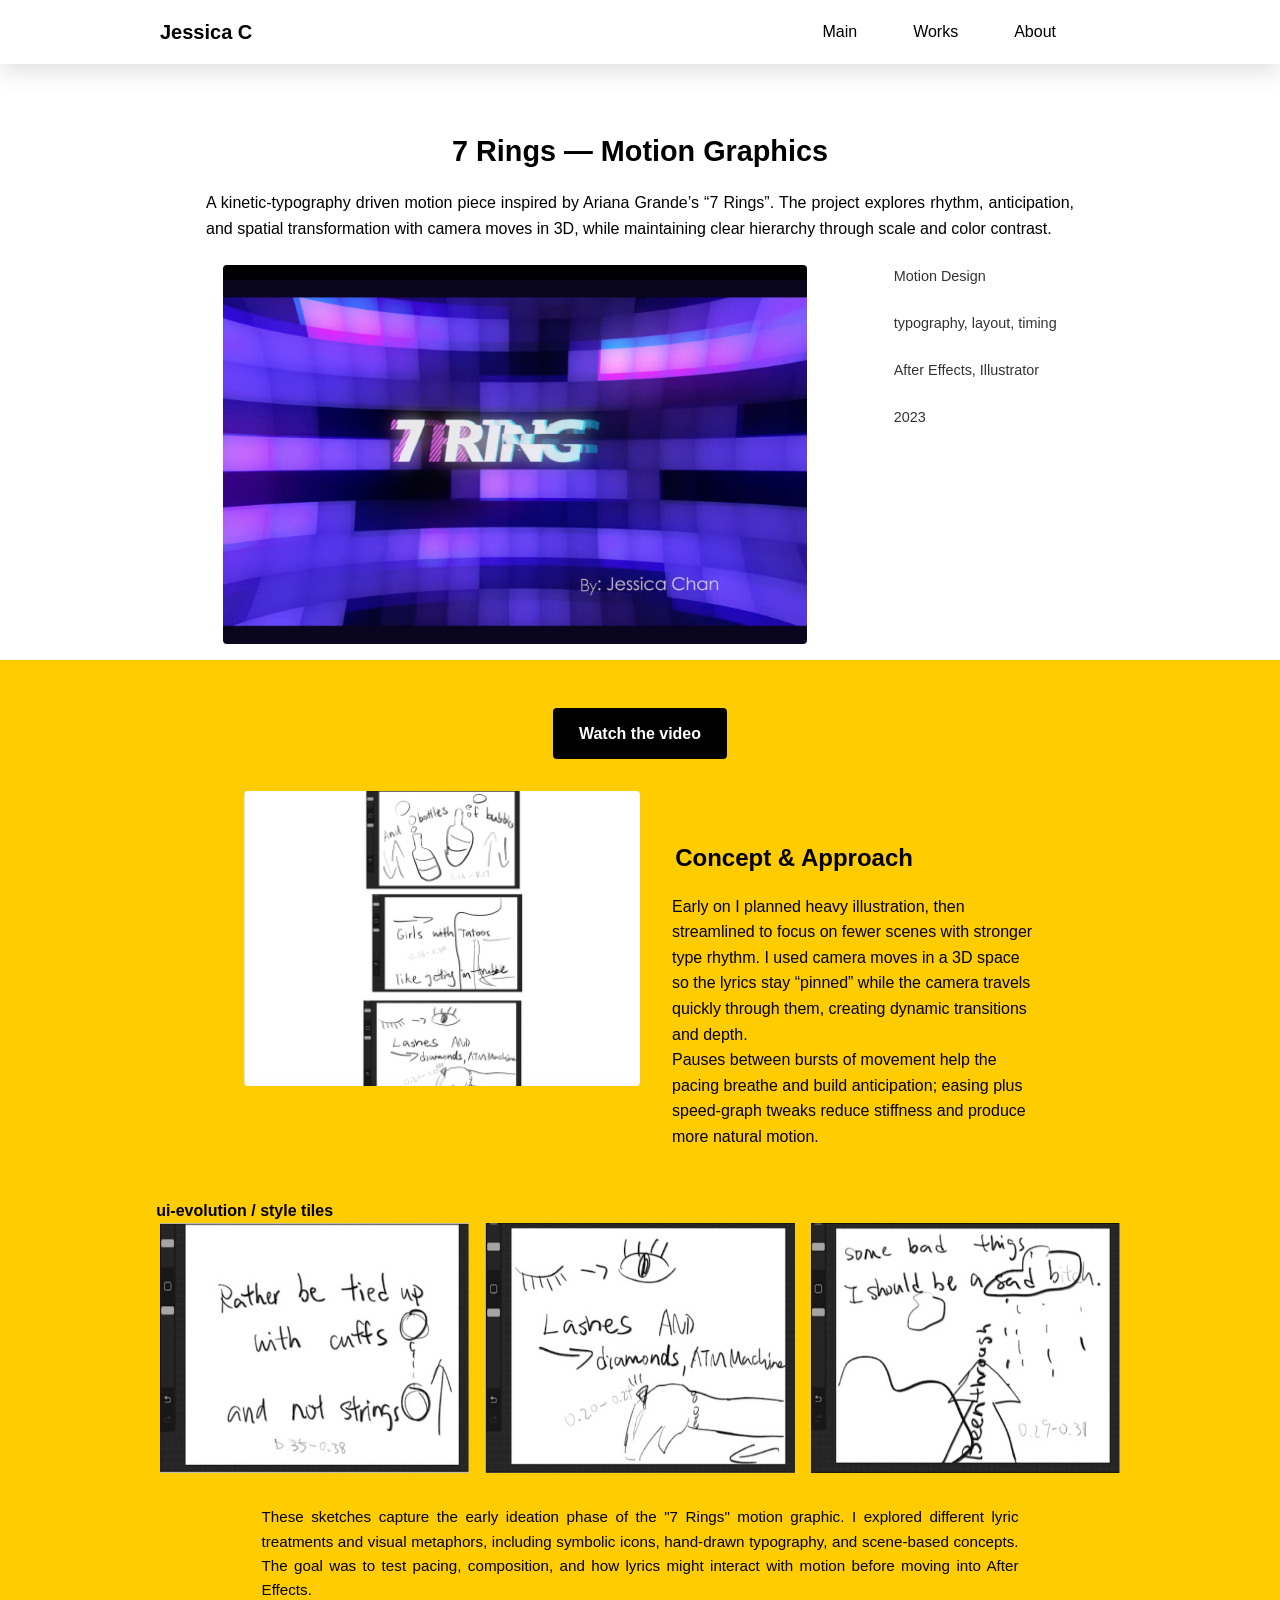
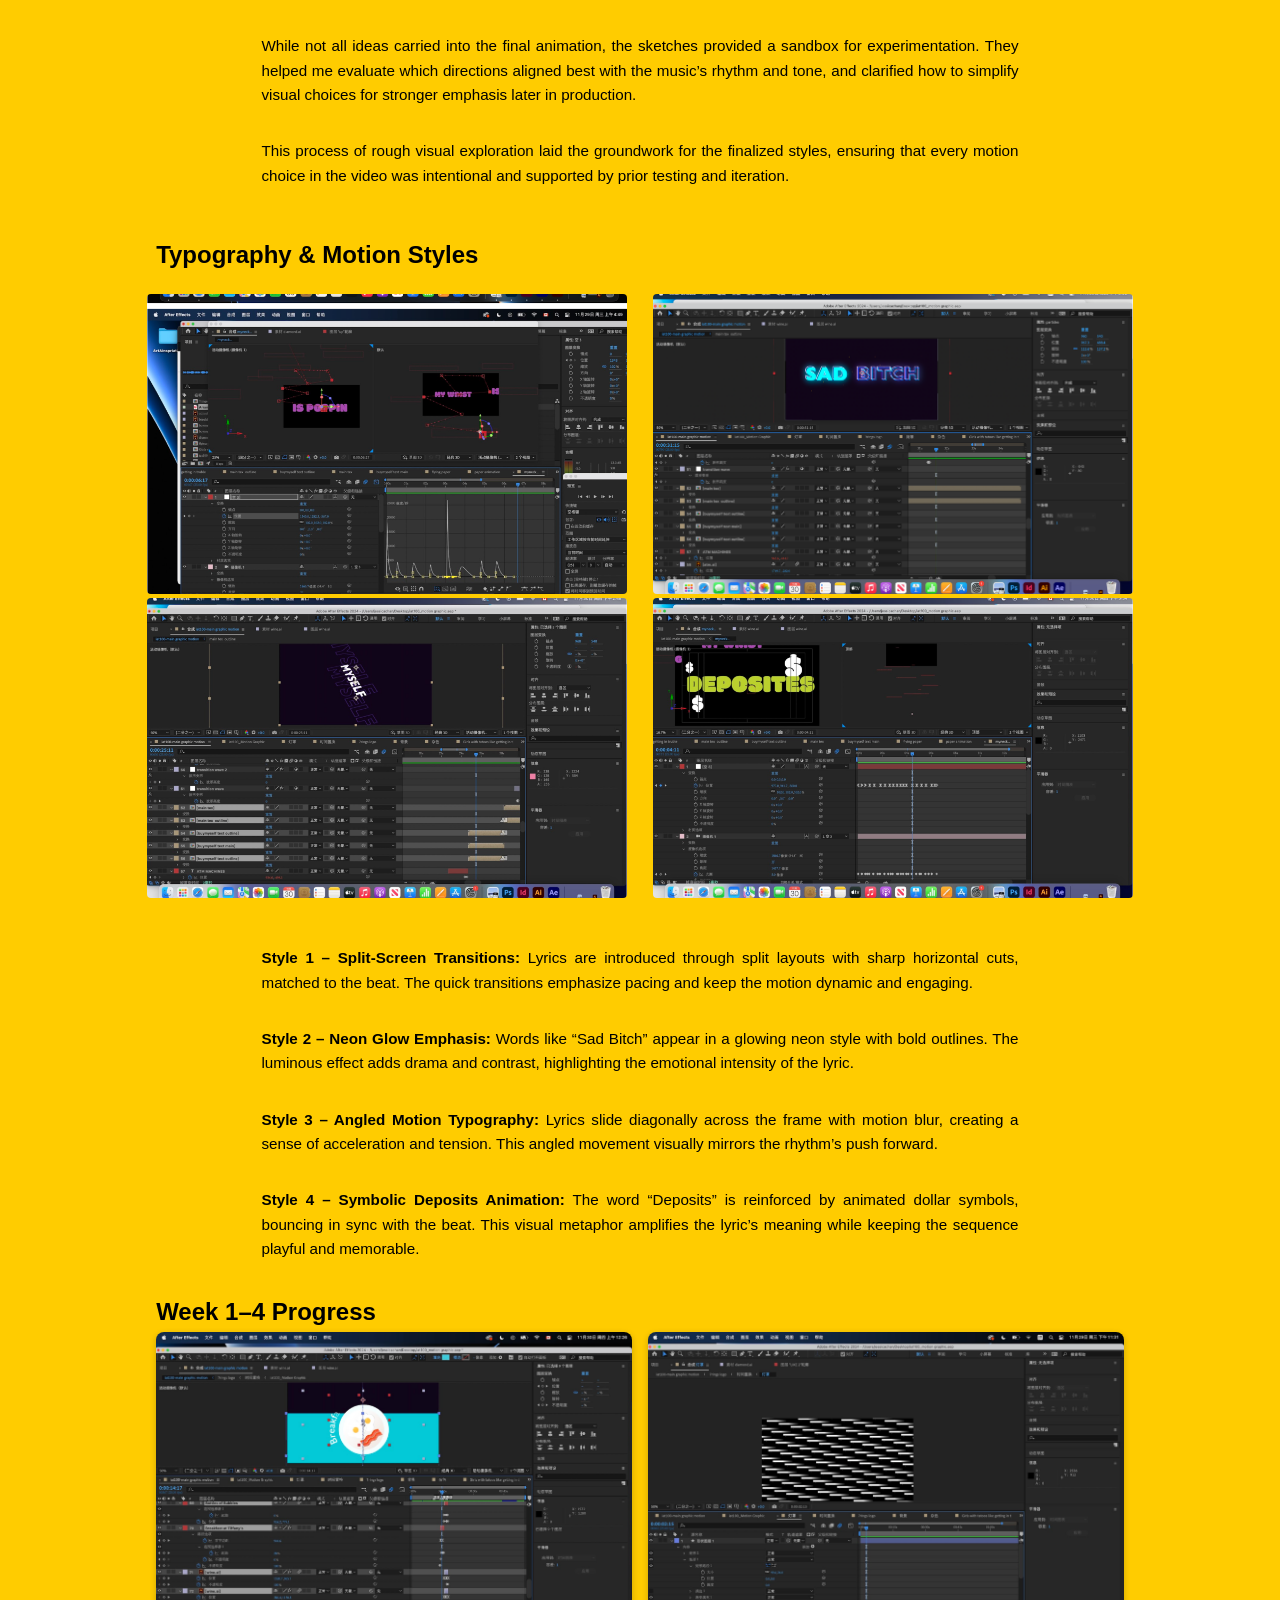
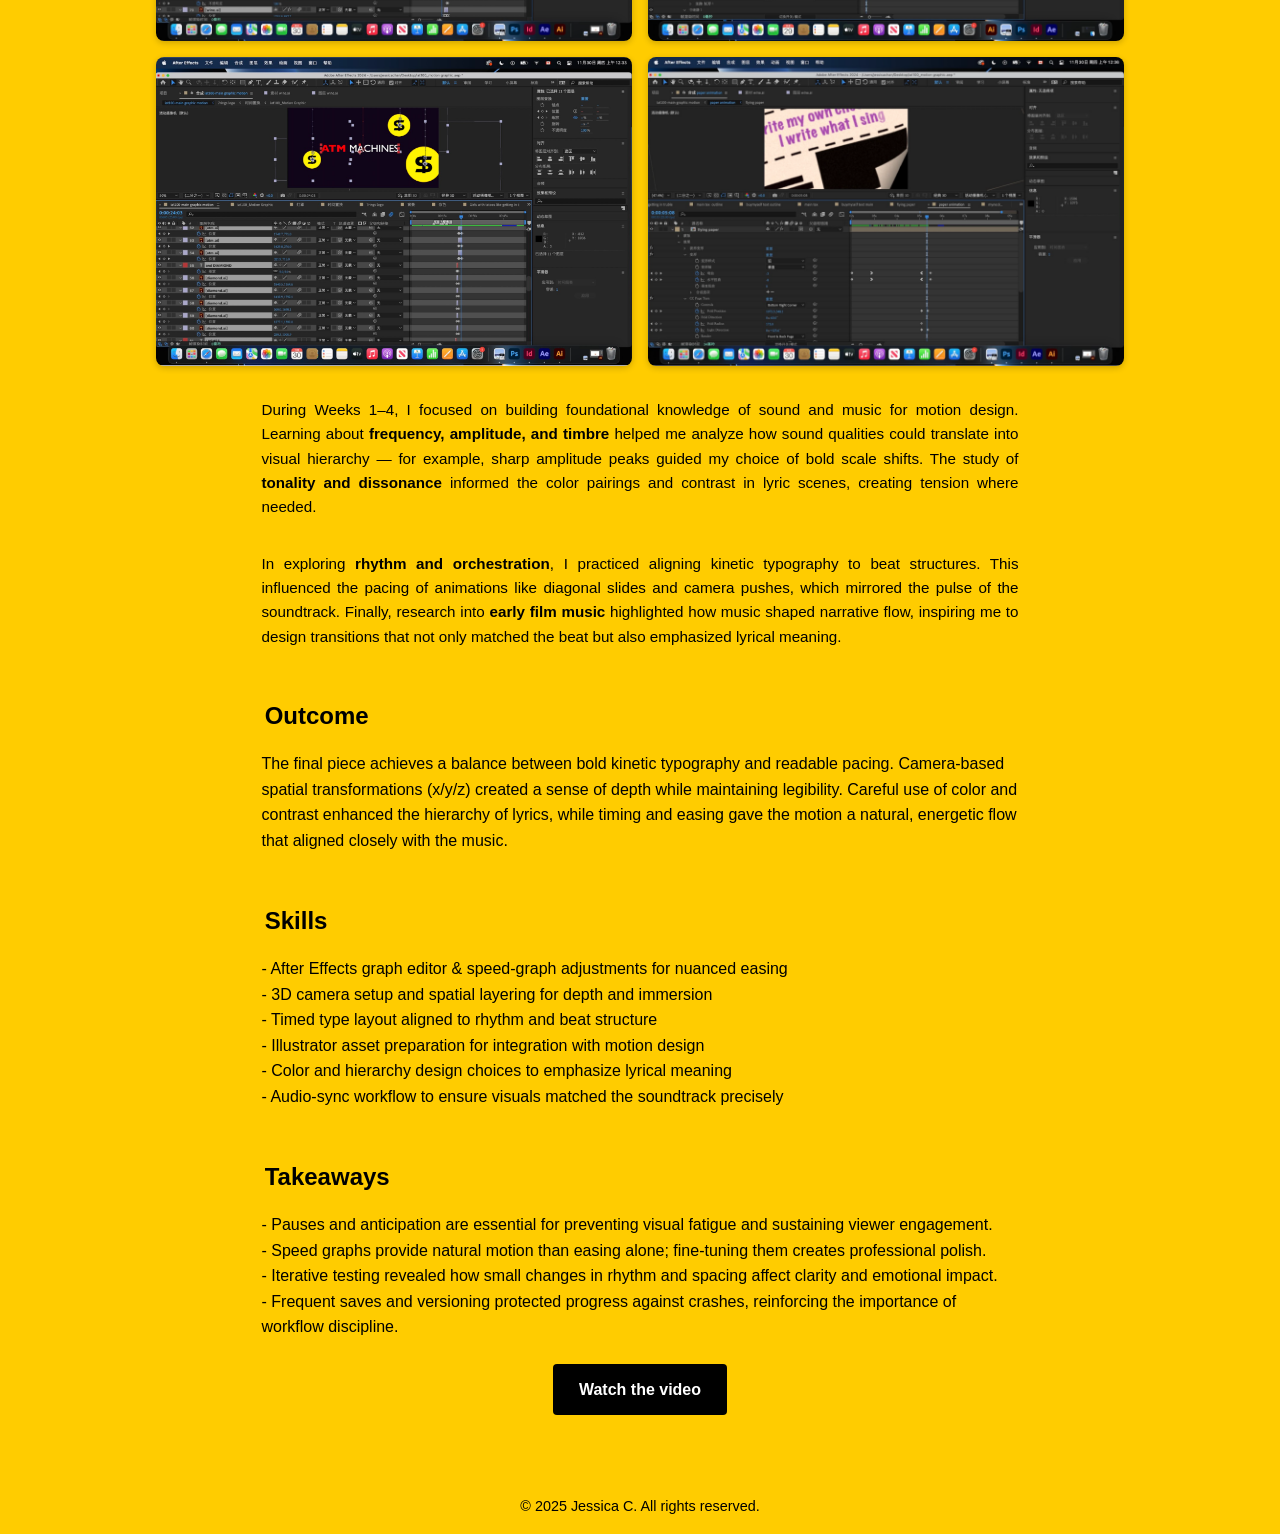
==== 7rings.html @ ba1b7e4e "Publish design portfolio" ====
<!DOCTYPE html>
<html lang="en">
<head>
  <meta charset="UTF-8" />
  <meta name="viewport" content="width=device-width, initial-scale=1.0"/>
  <title>7 Rings – Motion Graphics | Jessica C</title>
  <link rel="stylesheet" href="style.css" />
</head>

<body class="dessert-page">
  <!-- Header -->
  <header>
    <a href="index.html" class="logo">Jessica C</a>

    <!-- Desktop nav -->
    <nav class="desktop-nav" aria-label="Primary">
      <ul>
        <li><a href="index.html">Main</a></li>
        <li><a href="index.html#projects">Works</a></li>
        <li><a href="about.html">About</a></li>
      </ul>
    </nav>

    <!-- CSS-only mobile nav -->
    <input type="checkbox" id="menu-toggle" class="nav-toggle" />
    <label for="menu-toggle" class="hamburger">☰</label>
    <nav id="mobileMenu" class="mobile-menu" aria-label="Mobile">
      <ul>
        <li><a href="index.html">Main</a></li>
        <li><a href="index.html#projects">Works</a></li>
        <li><a href="about.html">About</a></li>
      </ul>
    </nav>
  </header>

  <!-- Intro -->
  <section class="intro">
    <h1>7 Rings — Motion Graphics</h1>
    <p>
      A kinetic-typography driven motion piece inspired by Ariana Grande’s
      “7 Rings”. The project explores rhythm, anticipation, and spatial
      transformation with camera moves in 3D, while maintaining clear
      hierarchy through scale and color contrast.
    </p>

    <div class="hero-visual">
      <img
        src="images/7ringscover.png"
        alt="Still frame from 7 Rings motion graphics project"
      />
      <div class="project-info">
        <p> Motion Design</p>
        <p> typography, layout, timing</p>
        <p> After Effects, Illustrator</p>
        <p>2023</p>
      </div>
    </div>

  </section>

  <!-- Yellow band: process/story -->
  <section class="yellow-bg">
    <!-- Center image (optional poster) -->
    <div class="links">
      <a class="visit" href="https://youtu.be/ZcKabuxy4lc" target="_blank" rel="noopener">Watch the video</a>
    </div>

    <!-- Storyboard / concept -->
    <div class="storyboard">
      <img
        src="images/7ringsbrainstorm.png"
        alt="Early brainstorming map for the motion piece"
      />
      <div class="story-text">
        <h2>Concept &amp; Approach</h2>
        <p>
          Early on I planned heavy illustration, then streamlined to focus on
          fewer scenes with stronger type rhythm. I used camera moves in a 3D
          space so the lyrics stay “pinned” while the camera travels quickly
          through them, creating dynamic transitions and depth.
        </p>
        <p>
          Pauses between bursts of movement help the pacing breathe and build
          anticipation; easing plus speed-graph tweaks reduce stiffness and
          produce more natural motion. <!-- Source: process doc -->
        </p>
      </div>
    </div>

    <!-- UI evolution / style tiles -->
    <p class="section-title"><strong>ui-evolution / style tiles</strong></p>
    <div class="ui-evolution">

        <img
            src="images/7ringsstyle1.png"
            alt="Typography exploration 1"
            width="900"
            height="600"
      />
        <img
            src="images/7ringsstyle2.png"
            alt="Typography exploration 2"
            width="900"
            height="600"
      />
        <img
            src="images/7ringsstyle3.png"
            alt="Typography exploration 3"
            width="900"
            height="600"
      />
    </div>

    <p class="ui-description">
      These sketches capture the early ideation phase of the "7 Rings" motion graphic. 
      I explored different lyric treatments and visual metaphors, including symbolic icons, 
      hand-drawn typography, and scene-based concepts. The goal was to test pacing, 
      composition, and how lyrics might interact with motion before moving into After Effects.
    </p>

    <p class="ui-description">
      While not all ideas carried into the final animation, the sketches provided 
      a sandbox for experimentation. They helped me evaluate which directions 
      aligned best with the music’s rhythm and tone, and clarified how to simplify 
      visual choices for stronger emphasis later in production.
    </p>

    <p class="ui-description">
      This process of rough visual exploration laid the groundwork for the 
      finalized styles, ensuring that every motion choice in the video was 
      intentional and supported by prior testing and iteration.
    </p>


    <!-- Typography & Motion Styles Section -->
    <h2 id="ui-styles-title" class="tools-title">Typography &amp; Motion Styles</h2>
    <section class="ui-screens" aria-labelledby="ui-styles-title">

    <img
      src="images/7ringsscreen01.png"
      alt="Lyric screen: bold condensed type with rapid camera push"
      width="1200"
      height="300"
    />
    <img
      src="images/7ringsscreen02.png"
      alt="Lyric screen: staggered layout with color accents"
      width="1200"
      height="300"
    />
    <img
      src="images/7ringsscreen03.png"
      alt="Lyric screen: angled baseline and motion blur"
      width="1200"
      height="300"
    />
    <img
      src="images/7ringsscreen04.png"
      alt="Lyric screen: deep z-space layering"
      width="1200"
      height="300"
    />

    </section>

    <p class="ui-description">
      <strong>Style 1 – Split-Screen Transitions:</strong>  
      Lyrics are introduced through split layouts with sharp horizontal cuts, matched to the beat. 
      The quick transitions emphasize pacing and keep the motion dynamic and engaging.
    </p>

    <p class="ui-description">
      <strong>Style 2 – Neon Glow Emphasis:</strong>  
      Words like “Sad Bitch” appear in a glowing neon style with bold outlines. 
      The luminous effect adds drama and contrast, highlighting the emotional intensity of the lyric.
    </p>

    <p class="ui-description">
      <strong>Style 3 – Angled Motion Typography:</strong>  
      Lyrics slide diagonally across the frame with motion blur, 
      creating a sense of acceleration and tension. This angled movement visually mirrors the rhythm’s push forward.
    </p>

    <p class="ui-description">
      <strong>Style 4 – Symbolic Deposits Animation:</strong>  
      The word “Deposits” is reinforced by animated dollar symbols, bouncing in sync with the beat. 
      This visual metaphor amplifies the lyric’s meaning while keeping the sequence playful and memorable.
    </p>



    <!-- Process rows -->
    <h2 class="section-title">Week 1–4 Progress</h2>
    <div class="progress-gallery">
      <img
        src="images/7ringsweek1.png"
        alt="Week 1 exploration in AE"
      />
      <img
        src="images/7ringsweek2.png"
        alt="Week 2 exploration in AE"
      />
      <img
        src="images/7ringsweek3.png"
        alt="Week 3 style and layout iteration"
      />
      <img
        src="images/7ringsweek4.png"
        alt="Week 4 polish with camera moves"
      />
    </div>

    <p class="ui-description">
      During Weeks 1–4, I focused on building foundational knowledge of sound and music for motion design. 
      Learning about <strong>frequency, amplitude, and timbre</strong> helped me analyze how sound qualities 
      could translate into visual hierarchy — for example, sharp amplitude peaks guided my choice of bold 
      scale shifts. The study of <strong>tonality and dissonance</strong> informed the color pairings and 
      contrast in lyric scenes, creating tension where needed.  
    </p>

    <p class="ui-description">
      In exploring <strong>rhythm and orchestration</strong>, I practiced aligning kinetic typography to 
      beat structures. This influenced the pacing of animations like diagonal slides and camera pushes, 
      which mirrored the pulse of the soundtrack. Finally, research into <strong>early film music</strong> 
      highlighted how music shaped narrative flow, inspiring me to design transitions that not only 
      matched the beat but also emphasized lyrical meaning.  
    </p>

    <!-- Outcome -->
    <div class="outcome">
      <h2>Outcome</h2>
      <p>
        The final piece achieves a balance between bold kinetic typography and readable pacing. Camera-based spatial 
        transformations (x/y/z) created a sense of depth while maintaining legibility. Careful use of color and contrast 
        enhanced the hierarchy of lyrics, while timing and easing gave the motion a natural, energetic flow that aligned 
        closely with the music.     <!-- Source: process doc -->
      </p>
    </div>

    <!-- Skills / takeaways -->
    <div class="skills">
      <h2>Skills</h2>
      <p>
        - After Effects graph editor & speed-graph adjustments for nuanced easing<br>

        - 3D camera setup and spatial layering for depth and immersion<br>

        - Timed type layout aligned to rhythm and beat structure<br>

        - Illustrator asset preparation for integration with motion design<br>

        - Color and hierarchy design choices to emphasize lyrical meaning<br>

        - Audio-sync workflow to ensure visuals matched the soundtrack precisely<br>
      </p>
    </div>

    <div class="takeaways">
      <h2>Takeaways</h2>
      <p>
        - Pauses and anticipation are essential for preventing visual fatigue and sustaining viewer engagement.<br>

        - Speed graphs provide natural motion than easing alone; fine-tuning them creates professional polish.<br>

        - Iterative testing revealed how small changes in rhythm and spacing affect clarity and emotional impact.<br>

        - Frequent saves and versioning protected progress against crashes, reinforcing the importance of workflow discipline.<br>
      </p>
    </div>

    <div class="links">
      <a class="visit" href="https://youtu.be/ZcKabuxy4lc" target="_blank" rel="noopener">Watch the video</a>
    </div>
  </section>

  <!-- Footer -->
  <footer>
    <p>© 2025 Jessica C. All rights reserved.</p>
  </footer>
</body>
</html>
---- style.css ----
* {
  margin: 0;
  padding: 0;
  box-sizing: border-box;
}

/* Global Styles */
body {
  font-family: 'Open Sans', Arial, sans-serif;
  line-height: 1.6;
  color: #000;
  background: #f5f5f5;
  font-size: 1rem; 
}

body.main-page {
  background: white !important;
}


header {
  display: flex;
  justify-content: space-between;
  align-items: center;
  padding: 1rem 8rem;   
  background: white;
  box-shadow: 0 0.5rem 1.5rem rgba(0, 0, 0, 0.12); /* shadow */
  position: sticky;
  top: 0;
  z-index: 100;
}

header nav ul {
  list-style: none;
  display: flex;
  gap: 3.5rem; 
  margin-right: 6rem; 
}

/* Link*/
header nav a {
  text-decoration: none;
  color: #000;
  font-weight: 500;
  position: relative;
  padding-bottom: 0.3rem;
  transition: color 0.3s ease;
}

/* Hover effect*/
header nav a::after {
  content: '';
  position: absolute;
  width: 0;
  height: 0.2rem;    
  left: 0;
  bottom: -0.1rem;
  background: #000;
  transition: width 0.3s ease;
}

header nav a:hover::after {
  width: 100%;
}

header nav a:hover {
  color: #000;
}

header .logo {
  font-size: 1.25rem;
  font-weight: bold;
  color: #000;
  text-decoration: none;  
  margin-left: 2rem;
  position: relative;
}

header .logo:hover {
  color: #333;
}

header .logo::after {
  content: none !important;
}


/* Hero */
.hero {
  text-align: center;
  padding: 6.2rem 1rem;
}

.hero img {
  max-width: 18rem;
}

.hero h1 {
  margin-top: 1.2rem;
  font-size: 1.75rem;
}

.hero span {
  color: #000000;
  font-weight: bold;
}

/* Projects */
.projects {
  display: flex;
  justify-content: center;
  gap: 2.5rem;
  flex-wrap: wrap;
  padding: 0.5rem;
}

.project {
  width: 19rem;
  background: white;
  padding: 1.25rem;
  border-radius: 0.6rem;
  box-shadow: 0 0.3rem 0.8rem rgba(0,0,0,0.1);
  text-align: center;
  margin-bottom: 5rem;
  transition: transform 0.3s ease, box-shadow 0.3s ease; 
}

.sr-only {
  position: absolute;
  width: 0.0625rem;
  height: 0.0625rem;
  padding: 0;
  overflow: hidden;
  clip: rect(0, 0, 0, 0);
  white-space: nowrap;
  border: 0;
}


.project:hover {
  transform: scale(1.05); 
  box-shadow: 0 0.6rem 1.5rem rgba(0,0,0,0.2); 
}

.project img {
  max-width: 100%;
  border-radius: 0.3rem;
  margin-bottom: 0.6rem;
}

/* Contact Section  */
.contact {
  background: #00c3ff;
  color: #000;
  width: 100%;
  margin: 0 auto;        
  display: flex;         
  justify-content: space-between;
  align-items: flex-start;
  padding: 6rem 4rem;
  gap: 5rem;
  flex-wrap: wrap;
}

.contact-info {
  flex: 1;
  min-width: 15rem;
}

.contact-info h2 {
  font-size: 2rem;
  margin-bottom: 1rem;
  font-weight: bold;
}

.contact-info p {
  font-size: 1rem;
  line-height: 1.5;
}

.contact form {
  display: flex;
  flex-direction: column;
  gap: 1rem;
  flex: 1;
  max-width: 25rem;
}

.contact input, 
.contact textarea {
  padding: 0.6rem;
  border: none;
  border-radius: 0.3rem;
}
.contact form label {
  font-size: 1rem;
  margin-bottom: -1rem;  
  margin-top: 0.5rem;   
}

.contact button {
  background: transparent;
  border: 0.125rem solid #000;
  padding: 0.6rem;
  cursor: pointer;
  font-weight: bold;
  border-radius: 0.3rem;
  transition: all 0.3s ease;
}

.contact button:hover {
  background: #000;
  color: #fff;
}

a {
  text-decoration: none; 
  color: #000;
}

/* Dessert Simulator Page */
.dessert-page {
  background: white;
  padding: 0; 
  width:100%;
  margin: 0;
}

/* Intro */
.dessert-page .intro {
  max-width: 56.25rem;
  margin: 0 auto;
  padding: 1rem;
}

.dessert-page .intro h1 {
  margin-top: 3rem;
  text-align: center;
  font-size: 1.8rem;
  margin-bottom: 1rem;
}

.dessert-page .intro p {
  line-height: 1.6;
  text-align: justify;
  margin-bottom: 1.5rem;
}

/* Hero Visual */
.hero-visual {
  display: flex;
  justify-content: space-between;
  gap: 1rem;
  padding: 0 2%; 
}

.hero-visual img {
  max-width: 70%;
  border-radius: 0.25rem;
}

.hero-visual .project-info {
  font-size: 0.9rem;
  color: #333;
  line-height: 1.4;
}

/* Yellow Background Section */
.yellow-bg {
  background: #ffcc00;
  width: 100vw;
  padding: 2rem 8%;   
  margin-left: calc(-50vw + 50%); 
}

.yellow-bg > * {
  max-width: 75rem;  
  margin: 0 auto;    
  padding: 0 5%;   
  box-sizing: border-box;
}

body {
  margin: 0;
  font-family: 'Open Sans', Arial, sans-serif;
  background: white; 
  color: #000;
  line-height: 1.6;
}

body.about-page {
  background: #FFD500;
}


/* Center image */
.center-img {
  text-align: center;
  margin-bottom: 2rem;
}

.center-img img {
  max-width: 80%;
  border-radius: 0.25rem;
}

.center-img .caption {
  margin-top: 0.5rem;
  font-size: 0.9rem;
}

/* Storyboard */
.storyboard {
  display: flex;
  gap: 2rem;
  align-items: flex-start;
  max-width: 56.25rem;
  margin: 0 auto 3rem;
}

.storyboard img {
  width: 50%;
  border-radius: 0.25rem;
}

.story-text {
  width: 50%;
}

/* UI Evolution */
.ui-evolution {
  display: flex;
  justify-content: center;
  gap: 1rem;
  margin-bottom: 2rem;
  padding: 0 2%;
}

.ui-evolution img {
  width: 30%;
  height: 15.625rem; 
}

.ui-description {
  max-width: 50rem;
  margin: 2rem auto 2rem;
  text-align: justify;
  font-size: 0.95rem;
  padding: 0 2%;
}

.tools-description {
  max-width: 50rem;       
  margin: 1.5rem auto;    
  text-align: justify;    
  font-size: 0.95rem;     
  padding: 0 2%;         
  line-height: 1.6;     
}

/* UI Screens */
.ui-screens {
  display: grid;   
  grid-template-columns: repeat(2, 1fr);
  gap: 0.3rem;   
  max-width: 65.625rem;
  margin: 0 auto 3rem auto; 
  padding: 0 2%;
}

.ui-screens img {
  width: 100%;             
  max-width: 30rem;       
  justify-self: center;   
  border-radius: 0.25rem;
  object-fit: cover;
}


/* Process Screens */
.process-row {
  display: flex;
  justify-content: center;
  gap: 1rem;
  margin: 1.5rem 0;
  padding: 0 2%;
}

.process-row img {
  width: 45%;
}

.process-small {
  display: flex;
  justify-content: center;
  gap: 0.5rem;
  margin-bottom: 3rem;
  padding: 0 2%;
}

.process-small img {
  width: 18%;
}

h2 {
  font-weight: bold;
  margin-top: 3rem;
  margin-bottom: 1rem;
  padding-left: 0.2rem;
}

h2.tools-title {
  margin-top: 3rem;
  margin-bottom: 1.2rem;
  font-weight: bold;
}

/* Outcome */
.outcome {
  max-width: 50rem;
  margin: 0 auto 2rem;
  padding: 0 2%;
}

.outcome h2 {
  margin-bottom: 1rem;
}

/* Skills & Takeaways */
.skills, .takeaways {
  max-width: 50rem;
  margin: 0 auto 1.5rem;
  padding: 0 2%;
}

.takeaways ul {
  padding-left: 1.2rem;
  list-style: disc;
}

/* Links */
.links {
  text-align: center;
  margin: 1rem 0 2rem;
}

.links .visit {
  display: inline-block;
  padding: 0.8rem 1.6rem;
  background: #000;
  color: #fff;
  font-weight: bold;
  border-radius: 0.25rem;
  transition: all 0.3s ease;
  cursor: pointer;
}

.links .visit:hover {
  background: #ffcc00;
  color: #000;
}


/* Responsive */
@media (max-width: 48rem) {
  .about {
    flex-direction: column;
    padding: 3rem 2rem;
    text-align: center;
  }
}


/* About Page */
body {
  margin: 0;
  font-family: 'Open Sans', Arial, sans-serif;
  background: #FFD500; 
  color: #000;
  line-height: 1.6;
}

.about {
  display: flex;
  justify-content: center; 
  align-items: center; 
  gap: 5rem;  
  width: 100%;
  min-height: 100vh;  
  padding: 8rem 10rem;  
  box-sizing: border-box;
}

.about-left {
  text-align: center;
  max-width: 18.75rem;
}

.about-left img {
  width: 11.25rem;
  border-radius: 0;      
  margin-bottom: 1rem;
}

.about-left h2 {
  font-size: 1.8rem;
  font-weight: bold;
}

.about-right {
  max-width: 34.37rem;
}

.about-right h3 {
  font-size: 1.3rem;
  font-weight: bold;
  margin-bottom: 1rem;
}

.about-right p {
  margin-bottom: 1rem;
}

.about-links {
  margin-top: 1.5rem;
}

.about-links a {
  background: #fff;
  color: #000;
  padding: 0.5rem 1rem;
  border-radius: 0.3rem;
  text-decoration: none;
  margin-right: 0.5rem;
  box-shadow: 0 0.3rem 0.6rem rgba(0,0,0,0.1);
  transition: all 0.3s ease;
}

.about-links a:hover {
  background: #000;
  color: #fff;
}

/* Responsive-phone*/
@media (max-width: 48rem) {
  .about {
    flex-direction: column;
    text-align: center;
    padding: 4rem 2rem;
  }

  .about-left {
    margin-bottom: 2rem;
  }
}

/* Responsive*/

/* mobile*/
@media (max-width: 48rem) {
  body {
    font-size: 0.875rem;
    padding: 0 1rem;
  }

  /* Header*/
  header {
    flex-direction: column;
    align-items: flex-start;
    padding: 1rem 2rem;
  }

  header nav ul {
    flex-direction: column;
    gap: 1rem;
    margin: 1rem 0 0 0;
  }

  .hero {
    padding: 4rem 1rem;
    text-align: center;
  }

  .hero h2 {
    font-size: 1.4rem;
  }

  .projects {
    flex-direction: column;
    align-items: center;
    gap: 1.5rem;
  }

  .project {
    width: 90%;
    max-width: 25rem;
  }

  /* Dessert Page - UI Screens*/
  .ui-screens {
    flex-direction: column;
    max-width: 95%;
    gap: 1rem;
  }

  .ui-screens img {
    width: 100%;
    max-width: 100%;
  }

  /* UI Evolution*/
  .ui-evolution {
    flex-direction: column;
    gap: 1rem;
  }

  .ui-evolution img {
    width: 100%;
    height: auto;
  }

  /* About Page*/
  .about {
    flex-direction: column;
    padding: 4rem 2rem;
    text-align: center;
  }

  .about-left {
    max-width: 100%;
  }

  .about-right {
    max-width: 100%;
  }
}

/* Ipad */
@media (min-width: 49.06rem) and (max-width: 64rem) {
  body {
    font-size: 1rem;
    padding: 0 2rem;
  }

  header {
    padding: 1rem 3rem;
  }

  header nav ul {
    gap: 2rem;
  }

  .projects {
    gap: 2rem;
    flex-wrap: wrap;
    justify-content: center;
  }

  .project {
    width: 45%;
    max-width: 21.875rem;
  }

  .ui-screens {
    max-width: 90%;
    gap: 0.8rem;
  }

  .ui-screens img {
    max-width: 48%;
  }
}

/* web*/
@media (min-width: 75rem) {
  body {
    font-size: 1rem;
    padding: 0;
  }

  .projects {
    gap: 3rem;
  }

  .ui-screens {
    max-width: 65.625rem;
  }
}

@media (max-width: 48rem) {
  .storyboard {
    flex-direction: column;
    align-items: center; 
    gap: 1rem;           
    text-align: center;   
  }

  .storyboard img {
    width: 90%;           
    max-width: 21.875rem;     
    margin-bottom: 1rem;
  }

  .story-text {
    width: 100%;
    max-width: 21.875rem;     
    font-size: 0.95rem;    
    text-align: justify;  
  }
}

@media (max-width: 48rem) {
  .ui-evolution {
    display: grid;
    grid-template-columns: repeat(3, 1fr);  
    gap: 0.5rem;           
    justify-items: center;    
  }

  .ui-evolution img {
    width: 100%;  
    max-width: 7.5rem;  
    height: auto;  
    border-radius: 0.25rem;
  }
}
@media (max-width: 48rem) {
  body {
    padding: 0 !important;  
  }
  .yellow-bg {
    width: 100% !important;  
    margin: 0 !important;    
    padding: 2rem 0 !important; 
    box-sizing: border-box;
  }
}

/*Hambergerrr*/

.hamburger {
  font-size: 0.875rem;
  cursor: pointer;
  position: absolute;
  top: 1.25rem;
  right: 1.25rem;
  z-index: 2000;
}

.mobile-menu {
  display: none;
  position: absolute;
  top: 3.75rem;
  right: 1.25rem;
  background: white;
  border-radius: 0.3125rem;
  box-shadow: 0 0.25rem 0.5rem rgba(0,0,0,0.1);
  padding: 0.625rem;
}



@media (max-width: 48rem) {
  nav {
    display: none; 
  }
  .hamburger {
    display: block; 
  }
  .mobile-menu {
    display: none;
  }
  .mobile-menu.active {
    display: block;
  }
}

/* Footer */
footer {
  background: #ffcc00;
  width: 100%;
  text-align: center;
  padding: 1rem;
  font-size: 0.9rem;
}

.playground-title a{
  position: relative;
  display: inline-block;  
  z-index: 9999;          
  cursor: pointer;        
  pointer-events: auto;    
  color: #000;
  text-decoration: none;
}

.playground-title a::after{
  pointer-events: none;   
  text-decoration: none;
}


.playground-title .highlight-link{
  position: relative;
  display: inline-block;
  z-index: 9999;             
  cursor: pointer !important;  
  pointer-events: auto !important;
  color: #000; text-decoration: none;
}


.playground-title .highlight-link::after{
  content:'';
  position:absolute; left:0; bottom:.1rem;
  height:2rem; width:0; background:#45d3fe;
  z-index:-1; animation: slideBar 1.2s ease forwards;
  pointer-events: none !important;  
}

html { scroll-behavior: smooth; }
#projects { scroll-margin-top: 6rem; }  

.playground-title a,
.playground-title .highlight-link {
  text-decoration: none !important; 
}

@keyframes slideBar {
  0% { width: 0; }
  100% { width: 100%; }
}

/* hide checkbox */
.nav-toggle {
  position: absolute;
  opacity: 0;
  pointer-events: none;
}

/* hide humberger */
.hamburger {
  font-size: 1rem;
  cursor: pointer;
  display: none;
  user-select: none;
}


.mobile-menu {
  display: none;
  position: absolute;
  right: 2rem;
  top: 3.5rem;
  background: #fff;
  border-radius: 0.3rem;
  box-shadow: 0 0.25rem 0.5rem rgba(0,0,0,.1);
  padding: 0.6rem;
}

.mobile-menu ul {
  list-style: none;
  margin: 0;
  padding: 0;
}

.mobile-menu li { padding: 0.6rem; }
.mobile-menu a { color: #000; text-decoration: none; }


@media (max-width: 48rem) {
  .desktop-nav { display: none; }
  .hamburger { display: block; }
  header { padding: 1rem 2rem; } 
}

#menu-toggle:checked ~ .mobile-menu {
  display: block;
}

header{
  position: sticky;
  top: 0;
  z-index: 10000;      
  isolation: isolate;  
  overflow: visible;
}

.mobile-menu{
  position: absolute;
  top: 3rem;           
  right: 2rem;
  z-index: 10001;      
}


.playground-title,
.playground-title a,
.playground-title .highlight-link{
  z-index: auto !important;  
}


.playground-title .highlight-link::after{
  z-index: -1;
  pointer-events: none;
}


header{
  width: 100vw;
  margin-left: calc(50% - 50vw);
  margin-right: calc(50% - 50vw);
  padding-left: max(2rem, env(safe-area-inset-left));
  padding-right: max(2rem, env(safe-area-inset-right));
}


@media (min-width: 64rem){
  header{
    padding-left: 8rem;
    padding-right: 8rem;
  }
}


@media (max-width: 63.99rem){
  header{
    padding-left: 1.25rem;
    padding-right: 1.25rem;
  }
}


html, body { overflow-x: hidden; }

/* Contactfull-bleed*/
.contact{
  width: 100vw;
  margin-left: calc(50% - 50vw);
  margin-right: calc(50% - 50vw);

  padding-left: max(2rem, env(safe-area-inset-left));
  padding-right: max(2rem, env(safe-area-inset-right));
}

footer{
  width: 100vw;
  margin-left: calc(50% - 50vw);
  margin-right: calc(50% - 50vw);
  padding-left: max(2rem, env(safe-area-inset-left));
  padding-right: max(2rem, env(safe-area-inset-right));
}

.tools-title {
  font-size: 1.5rem;
  font-weight: bold;
  margin-bottom: 1rem;   
  text-align: left; 
}
/* Week Progress Section */
.week-progress {
  margin: 2rem 0;
}

.week-progress .section-title {
  font-size: 1.8rem;
  font-weight: bold;
  margin-bottom: 1rem;
}

.progress-gallery {
  display: grid;
  grid-template-columns: repeat(2, 1fr); /* 每行两张图 */
  gap: 1rem; /* 图片之间的间距 */
  margin-bottom: 1rem;
}

.progress-gallery img {
  width: 100%;   /* 自动适应容器 */
  height: auto;  /* 保持比例 */
  border-radius: 8px;
  box-shadow: 0 2px 6px rgba(0,0,0,0.2);
}

.progress-text {
  font-size: 1rem;
  line-height: 1.6;
}

/* ================================
   UniBazaar Portfolio Page
================================ */

/* Top hero image */
.unibazaar-page .hero-visual img {
  aspect-ratio: 16 / 9;
  object-fit: cover;
  background: #fff6f1;
}


/* ================================
   Project Overview Video
================================ */

.unibazaar-page .storyboard {
  display: flex;
  justify-content: center;
  align-items: flex-start;
  gap: 2rem;
}

.unibazaar-page .storyboard-video {
  width: 27%;
  max-width: 15rem;
  height: auto;

  display: block;
  align-self: flex-start;

  object-fit: contain;
  border-radius: 0.3rem;
}

.unibazaar-page .story-text {
  width: 58%;
}


/* ================================
   Core App Screens
================================ */

.unibazaar-page .ui-screens {
  display: grid;
  grid-template-columns: repeat(4, 10.5rem);
  justify-content: center;
  align-items: start;

  gap: 1.5rem;
  max-width: 60rem;
  margin: 0 auto 3rem;
  padding: 0 2%;
}

.unibazaar-page .ui-screens img {
  width: 10.5rem;
  max-width: none;

  aspect-ratio: 9 / 16;
  object-fit: cover;
  object-position: center;

  background: #fff;
  padding: 0.12rem;

  border-radius: 0.4rem;
  box-shadow: 0 0.2rem 0.6rem rgba(0, 0, 0, 0.14);
}


/* ================================
   Profile & Personalisation
================================ */

.unibazaar-page .ui-evolution {
  display: flex;
  justify-content: center;
  align-items: flex-start;

  gap: 1.5rem;
  margin-bottom: 2rem;
}

.unibazaar-page .ui-evolution img {
  width: 17rem;
  max-width: 38%;
  height: auto;

  object-fit: contain;

  background: #fff;
  padding: 0.15rem;

  border-radius: 0.4rem;
  box-shadow: 0 0.2rem 0.6rem rgba(0, 0, 0, 0.14);
}


/* ================================
   Tablet
================================ */

@media (max-width: 64rem) {
  .unibazaar-page .ui-screens {
    grid-template-columns: repeat(2, 10.5rem);
  }

  .unibazaar-page .ui-evolution img {
    width: 16rem;
    max-width: 42%;
  }
}


/* ================================
   Mobile
================================ */

@media (max-width: 48rem) {
  .unibazaar-page .hero-visual {
    flex-direction: column;
  }

  .unibazaar-page .hero-visual img {
    max-width: 100%;
  }

  .unibazaar-page .storyboard {
    flex-direction: column;
    align-items: center;
  }

  .unibazaar-page .storyboard-video {
    width: 65%;
    max-width: 15rem;
    height: auto;

    object-fit: contain;
  }

  .unibazaar-page .story-text {
    width: 100%;
    max-width: 22rem;
  }

  .unibazaar-page .ui-screens {
    grid-template-columns: repeat(2, 8.5rem);
    gap: 1rem;
  }

  .unibazaar-page .ui-screens img {
    width: 8.5rem;
  }

  .unibazaar-page .ui-evolution {
    flex-direction: column;
    align-items: center;
  }

  .unibazaar-page .ui-evolution img {
    width: 16rem;
    max-width: 90%;
  }
}


/* Very small phones */
@media (max-width: 25rem) {
  .unibazaar-page .ui-screens {
    grid-template-columns: 1fr;
    justify-items: center;
  }
}

/* Align all UniBazaar section headings */
.unibazaar-page .section-title,
.unibazaar-page .tools-title {
  max-width: 50rem;
  margin: 3rem auto 1rem;
  padding-left: 2%;
  padding-right: 2%;
  box-sizing: border-box;
  text-align: left;
}

/* =================================
   Animated Illustrations Page
================================= */

/* Hero video */
.motion-work-page .motion-hero-video {
  width: 70%;
  height: auto;
  display: block;
  object-fit: contain;
  border-radius: 0.3rem;
}


/* Main text sections */
.motion-work-page .motion-overview,
.motion-work-page .motion-text-section {
  width: calc(100% - 2rem);
  max-width: 50rem;
  margin: 0 auto 2rem;
  padding: 0;
  box-sizing: border-box;
}


/* Keep all major headings consistent */
.motion-work-page .motion-overview h2,
.motion-work-page .motion-text-section h2,
.motion-work-page .motion-section-title,
.motion-work-page .skills h2,
.motion-work-page .outcome h2 {
  font-size: 1.5rem;
  line-height: 1.25;
  font-weight: bold;

  margin-top: 3rem;
  margin-bottom: 1rem;
  padding: 0;
}


/* Selected Motion Samples heading */
.motion-work-page .motion-section-title {
  width: calc(100% - 2rem);
  max-width: 50rem;

  margin-left: auto;
  margin-right: auto;

  text-align: left;
  box-sizing: border-box;
}


/* Motion sample gallery */
.motion-work-page .motion-gallery {
  display: grid;
  grid-template-columns: repeat(2, minmax(0, 1fr));

  column-gap: 1.5rem;
  row-gap: 1.5rem;

  width: calc(100% - 2rem);
  max-width: 50rem;

  margin: 0 auto 3rem;
  padding: 0;

  box-sizing: border-box;
}


/* Individual motion cards */
.motion-work-page .motion-sample {
  width: 100%;
  min-width: 0;

  background: #fff;
  padding: 0.45rem;

  border-radius: 0.5rem;
  box-shadow: 0 0.25rem 0.7rem rgba(0, 0, 0, 0.14);

  box-sizing: border-box;
}


/* Motion videos */
.motion-work-page .motion-sample video {
  width: 100%;
  height: auto;

  display: block;
  object-fit: contain;

  border-radius: 0.3rem;
}


/* Card titles */
.motion-work-page .motion-sample h3 {
  margin: 1rem 0 0.5rem;
  padding: 0 0.45rem;

  font-size: 1.15rem;
  line-height: 1.35;
}


/* Card descriptions */
.motion-work-page .motion-sample p {
  margin: 0;
  padding: 0 0.45rem 0.8rem;

  font-size: 0.95rem;
  line-height: 1.55;
}


/* =================================
   Animated Illustrations Mobile
================================= */

@media (max-width: 48rem) {
  .motion-work-page .hero-visual {
    flex-direction: column;
  }

  .motion-work-page .motion-hero-video {
    width: 100%;
  }

  .motion-work-page .motion-gallery {
    grid-template-columns: 1fr;

    width: calc(100% - 2rem);
    max-width: 25rem;

    row-gap: 1.5rem;
  }

  .motion-work-page .motion-section-title,
  .motion-work-page .motion-overview,
  .motion-work-page .motion-text-section {
    width: calc(100% - 2rem);
    max-width: 25rem;
  }
}


/* =================================
   Homepage Projects: 2 Cards Per Row
================================= */

.main-page .projects {
  display: grid;
  grid-template-columns: repeat(2, 19rem);

  justify-content: center;
  align-items: stretch;

  column-gap: 3rem;
  row-gap: 2.5rem;

  max-width: 44rem;
  margin: 0 auto;
  padding: 0.5rem 1rem 5rem;
}


/* Homepage project card */
.main-page .project {
  width: 100%;
  height: 100%;
  margin-bottom: 0;

  display: flex;
  flex-direction: column;
}


/* Homepage images and video previews */
.main-page .project img,
.main-page .project-preview {
  width: 100%;
  height: 11rem;

  display: block;
  object-fit: cover;

  border-radius: 0.3rem;
  margin-bottom: 0.8rem;
}


/* Homepage project titles */
.main-page .project h3 {
  margin-top: 0;
  line-height: 1.45;
}


/* =================================
   Homepage Mobile: 1 Card Per Row
================================= */

@media (max-width: 48rem) {
  .main-page .projects {
    grid-template-columns: 1fr;

    width: calc(100% - 2rem);
    max-width: 25rem;

    row-gap: 1.5rem;
    padding: 0.5rem 0 4rem;
  }

  .main-page .project {
    width: 100%;
  }
}
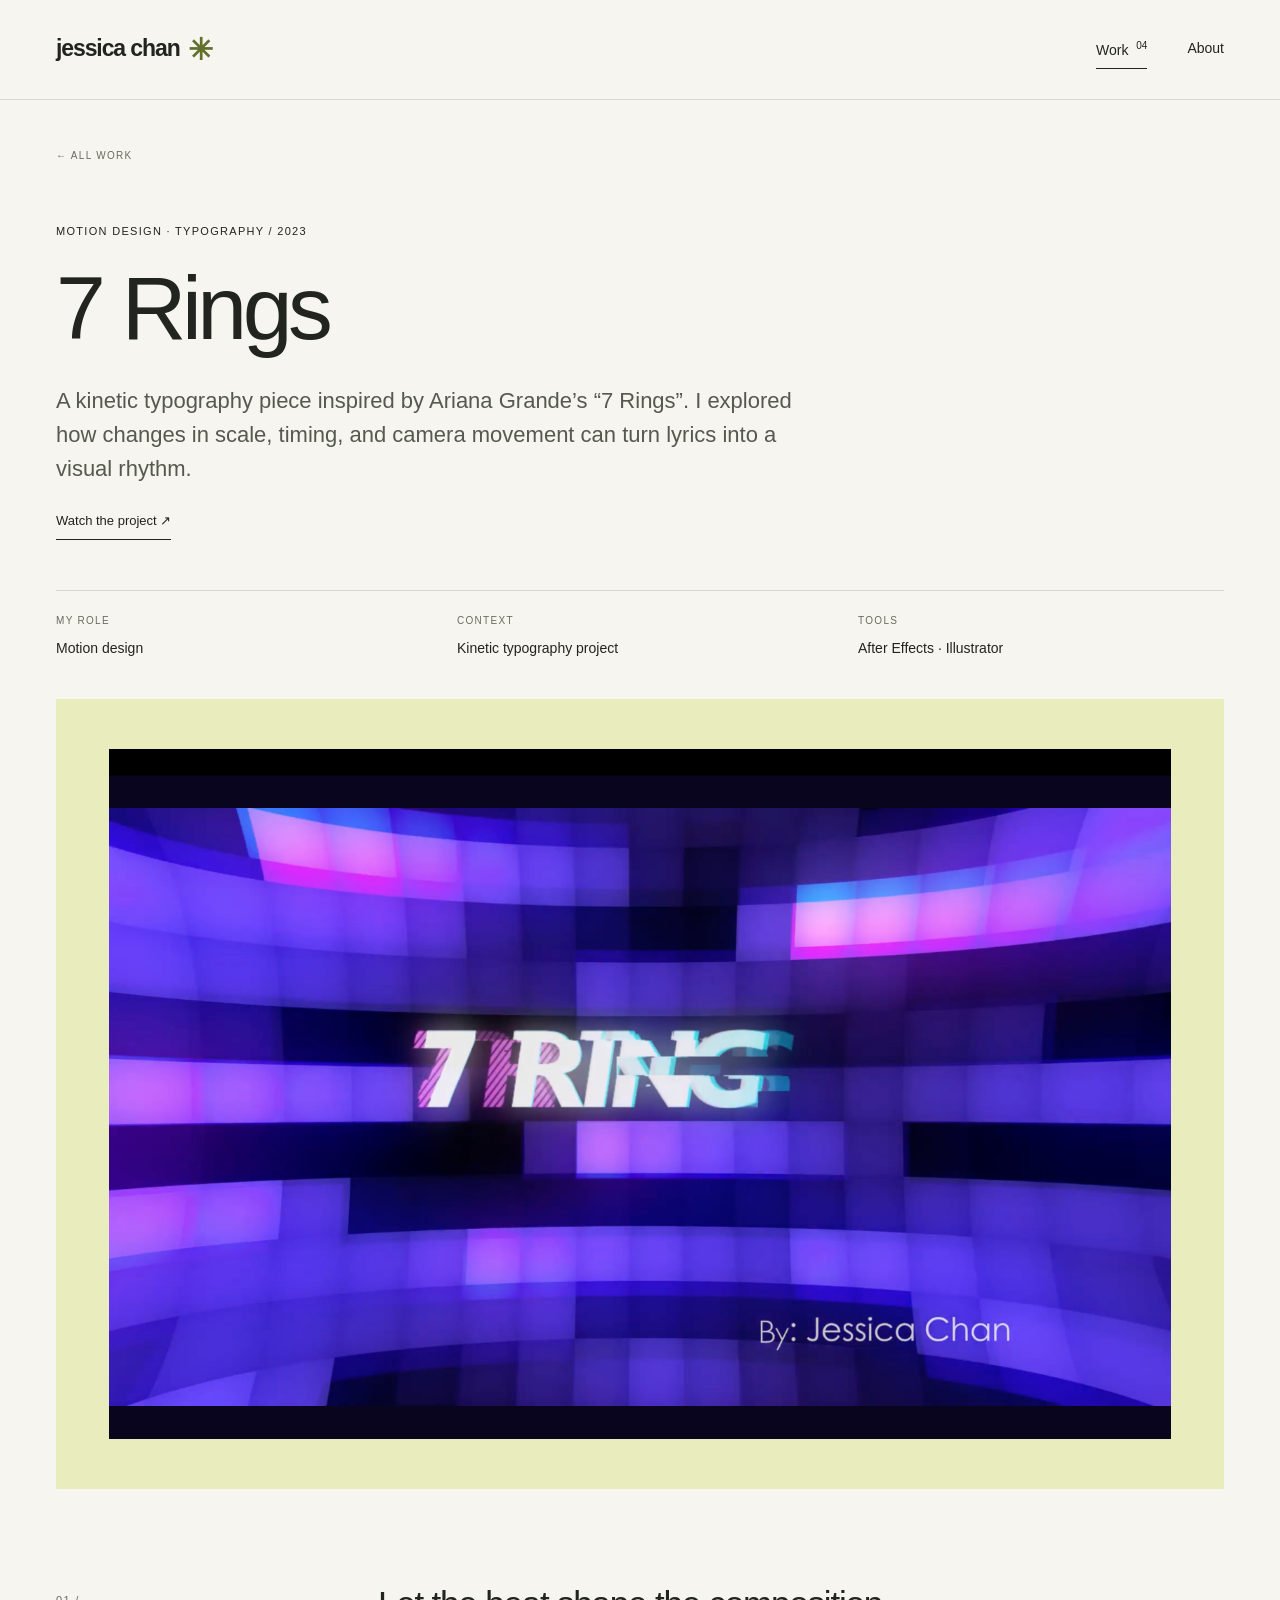
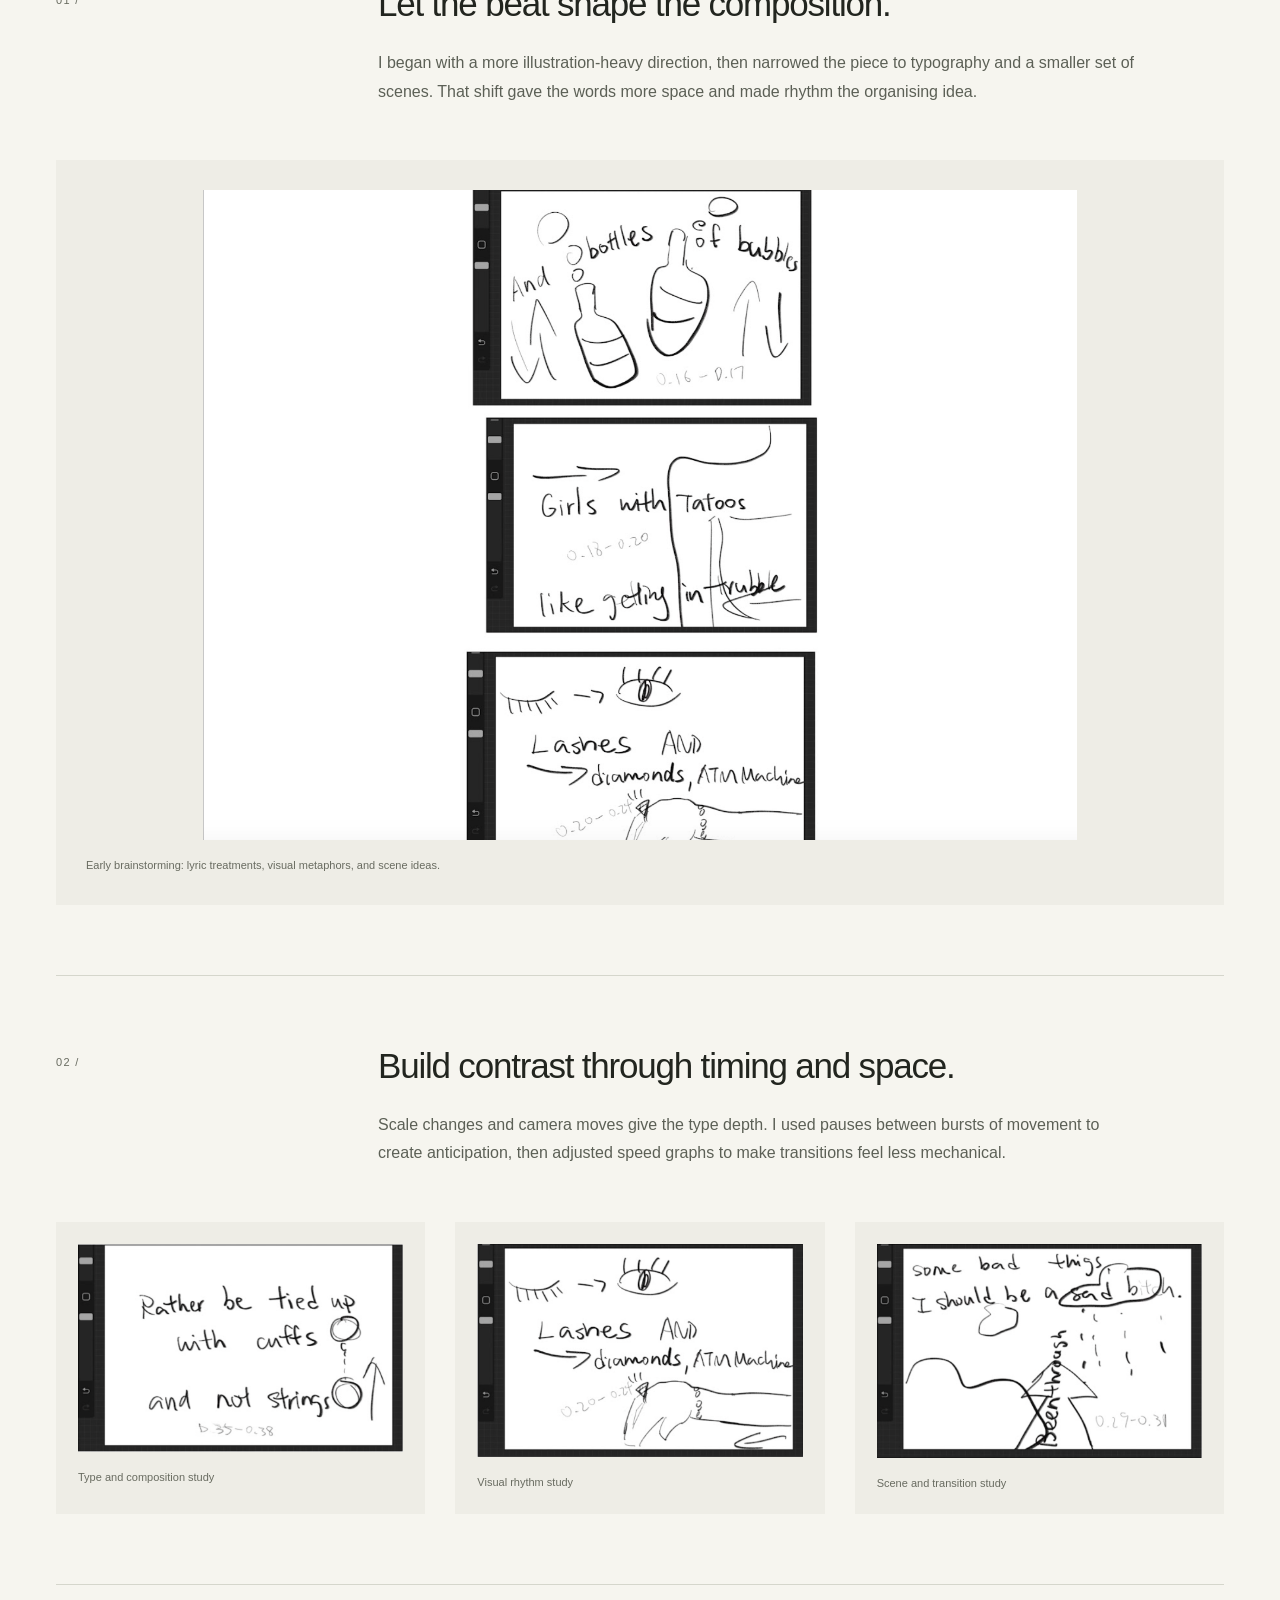
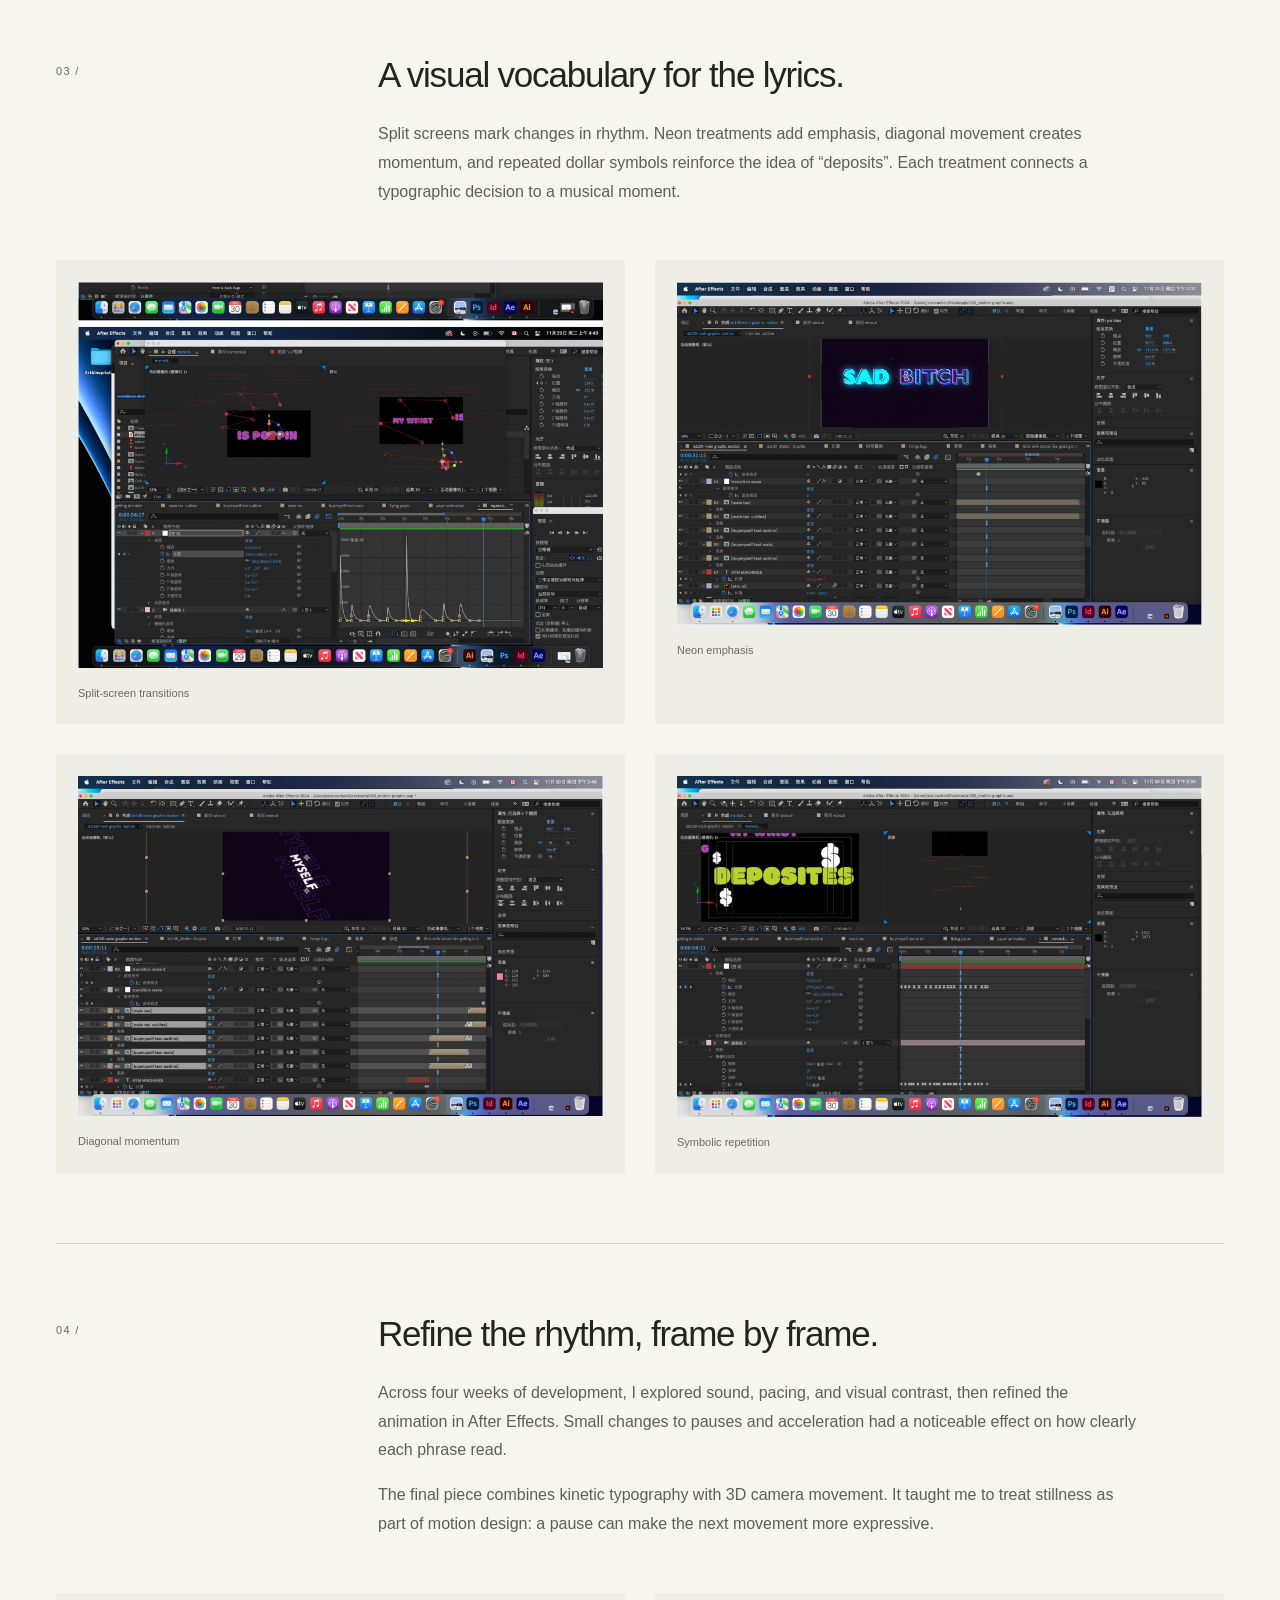
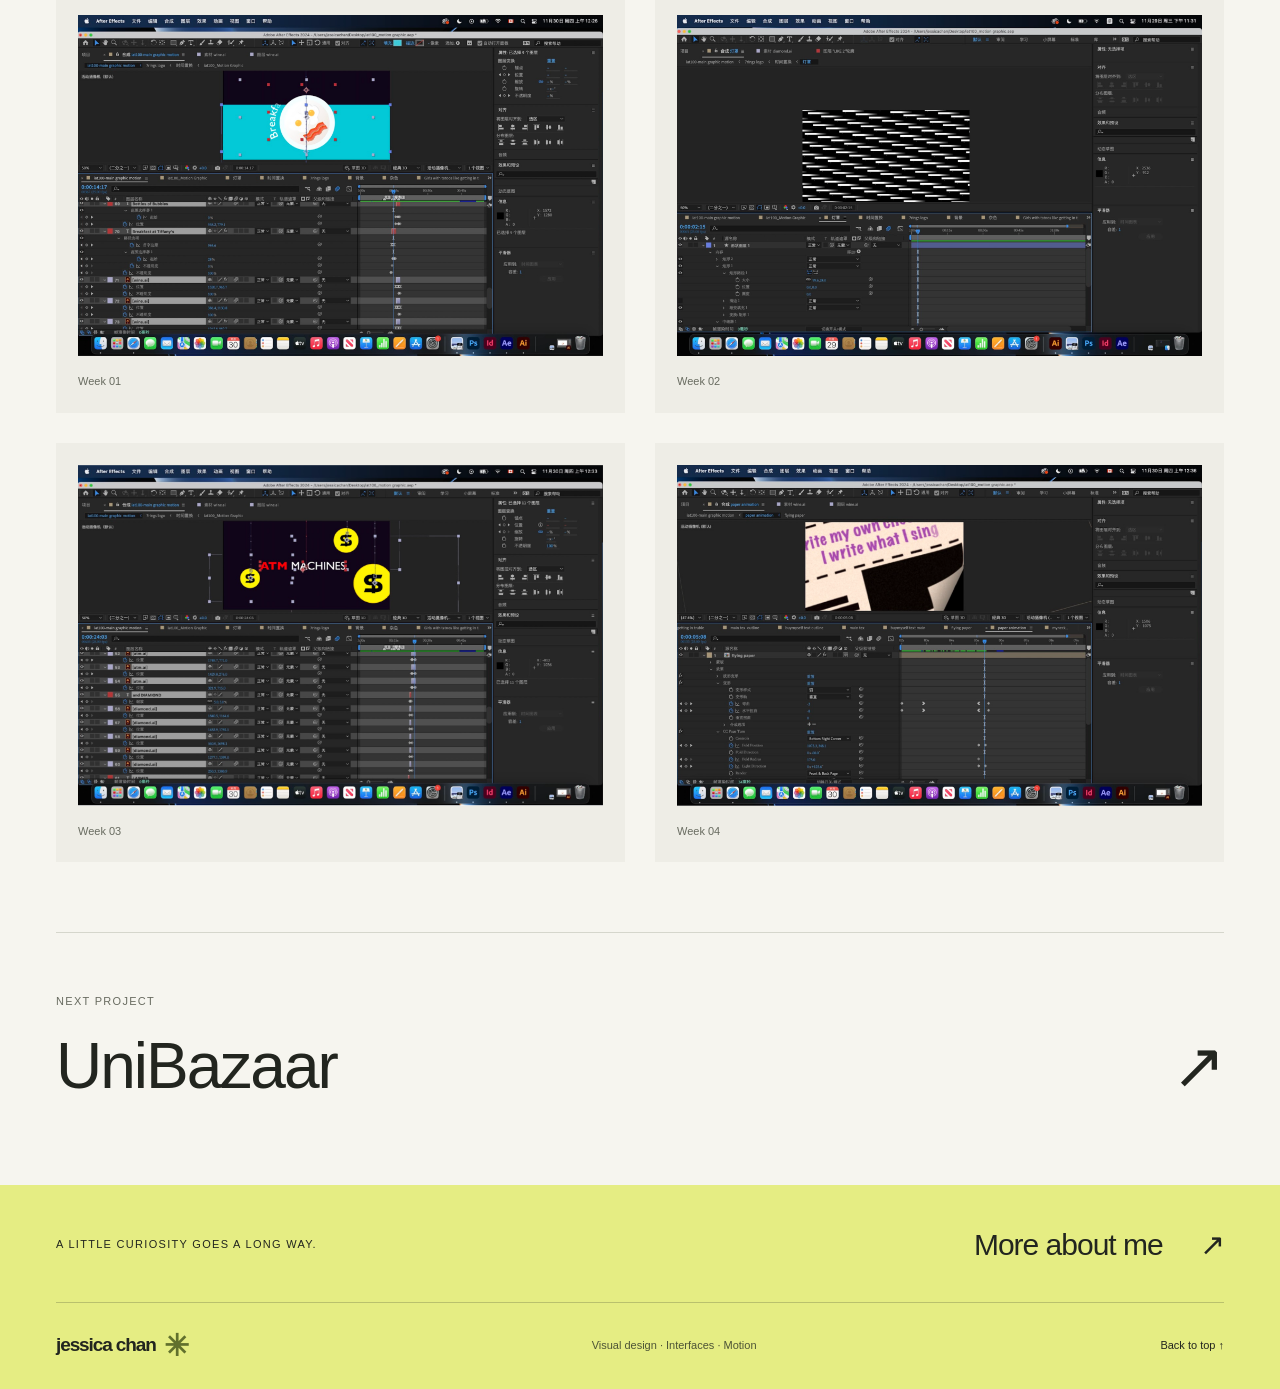
==== commit 6ad0d164: "Redesign portfolio and rewrite all four project case studies" ====
--- a/7rings.html
+++ b/7rings.html
@@ -1,281 +1 @@
-<!DOCTYPE html>
-<html lang="en">
-<head>
-  <meta charset="UTF-8" />
-  <meta name="viewport" content="width=device-width, initial-scale=1.0"/>
-  <title>7 Rings – Motion Graphics | Jessica C</title>
-  <link rel="stylesheet" href="style.css" />
-</head>
-
-<body class="dessert-page">
-  <!-- Header -->
-  <header>
-    <a href="index.html" class="logo">Jessica C</a>
-
-    <!-- Desktop nav -->
-    <nav class="desktop-nav" aria-label="Primary">
-      <ul>
-        <li><a href="index.html">Main</a></li>
-        <li><a href="index.html#projects">Works</a></li>
-        <li><a href="about.html">About</a></li>
-      </ul>
-    </nav>
-
-    <!-- CSS-only mobile nav -->
-    <input type="checkbox" id="menu-toggle" class="nav-toggle" />
-    <label for="menu-toggle" class="hamburger">☰</label>
-    <nav id="mobileMenu" class="mobile-menu" aria-label="Mobile">
-      <ul>
-        <li><a href="index.html">Main</a></li>
-        <li><a href="index.html#projects">Works</a></li>
-        <li><a href="about.html">About</a></li>
-      </ul>
-    </nav>
-  </header>
-
-  <!-- Intro -->
-  <section class="intro">
-    <h1>7 Rings — Motion Graphics</h1>
-    <p>
-      A kinetic-typography driven motion piece inspired by Ariana Grande’s
-      “7 Rings”. The project explores rhythm, anticipation, and spatial
-      transformation with camera moves in 3D, while maintaining clear
-      hierarchy through scale and color contrast.
-    </p>
-
-    <div class="hero-visual">
-      <img
-        src="images/7ringscover.png"
-        alt="Still frame from 7 Rings motion graphics project"
-      />
-      <div class="project-info">
-        <p> Motion Design</p>
-        <p> typography, layout, timing</p>
-        <p> After Effects, Illustrator</p>
-        <p>2023</p>
-      </div>
-    </div>
-
-  </section>
-
-  <!-- Yellow band: process/story -->
-  <section class="yellow-bg">
-    <!-- Center image (optional poster) -->
-    <div class="links">
-      <a class="visit" href="https://youtu.be/ZcKabuxy4lc" target="_blank" rel="noopener">Watch the video</a>
-    </div>
-
-    <!-- Storyboard / concept -->
-    <div class="storyboard">
-      <img
-        src="images/7ringsbrainstorm.png"
-        alt="Early brainstorming map for the motion piece"
-      />
-      <div class="story-text">
-        <h2>Concept &amp; Approach</h2>
-        <p>
-          Early on I planned heavy illustration, then streamlined to focus on
-          fewer scenes with stronger type rhythm. I used camera moves in a 3D
-          space so the lyrics stay “pinned” while the camera travels quickly
-          through them, creating dynamic transitions and depth.
-        </p>
-        <p>
-          Pauses between bursts of movement help the pacing breathe and build
-          anticipation; easing plus speed-graph tweaks reduce stiffness and
-          produce more natural motion. <!-- Source: process doc -->
-        </p>
-      </div>
-    </div>
-
-    <!-- UI evolution / style tiles -->
-    <p class="section-title"><strong>ui-evolution / style tiles</strong></p>
-    <div class="ui-evolution">
-
-        <img
-            src="images/7ringsstyle1.png"
-            alt="Typography exploration 1"
-            width="900"
-            height="600"
-      />
-        <img
-            src="images/7ringsstyle2.png"
-            alt="Typography exploration 2"
-            width="900"
-            height="600"
-      />
-        <img
-            src="images/7ringsstyle3.png"
-            alt="Typography exploration 3"
-            width="900"
-            height="600"
-      />
-    </div>
-
-    <p class="ui-description">
-      These sketches capture the early ideation phase of the "7 Rings" motion graphic. 
-      I explored different lyric treatments and visual metaphors, including symbolic icons, 
-      hand-drawn typography, and scene-based concepts. The goal was to test pacing, 
-      composition, and how lyrics might interact with motion before moving into After Effects.
-    </p>
-
-    <p class="ui-description">
-      While not all ideas carried into the final animation, the sketches provided 
-      a sandbox for experimentation. They helped me evaluate which directions 
-      aligned best with the music’s rhythm and tone, and clarified how to simplify 
-      visual choices for stronger emphasis later in production.
-    </p>
-
-    <p class="ui-description">
-      This process of rough visual exploration laid the groundwork for the 
-      finalized styles, ensuring that every motion choice in the video was 
-      intentional and supported by prior testing and iteration.
-    </p>
-
-
-    <!-- Typography & Motion Styles Section -->
-    <h2 id="ui-styles-title" class="tools-title">Typography &amp; Motion Styles</h2>
-    <section class="ui-screens" aria-labelledby="ui-styles-title">
-
-    <img
-      src="images/7ringsscreen01.png"
-      alt="Lyric screen: bold condensed type with rapid camera push"
-      width="1200"
-      height="300"
-    />
-    <img
-      src="images/7ringsscreen02.png"
-      alt="Lyric screen: staggered layout with color accents"
-      width="1200"
-      height="300"
-    />
-    <img
-      src="images/7ringsscreen03.png"
-      alt="Lyric screen: angled baseline and motion blur"
-      width="1200"
-      height="300"
-    />
-    <img
-      src="images/7ringsscreen04.png"
-      alt="Lyric screen: deep z-space layering"
-      width="1200"
-      height="300"
-    />
-
-    </section>
-
-    <p class="ui-description">
-      <strong>Style 1 – Split-Screen Transitions:</strong>  
-      Lyrics are introduced through split layouts with sharp horizontal cuts, matched to the beat. 
-      The quick transitions emphasize pacing and keep the motion dynamic and engaging.
-    </p>
-
-    <p class="ui-description">
-      <strong>Style 2 – Neon Glow Emphasis:</strong>  
-      Words like “Sad Bitch” appear in a glowing neon style with bold outlines. 
-      The luminous effect adds drama and contrast, highlighting the emotional intensity of the lyric.
-    </p>
-
-    <p class="ui-description">
-      <strong>Style 3 – Angled Motion Typography:</strong>  
-      Lyrics slide diagonally across the frame with motion blur, 
-      creating a sense of acceleration and tension. This angled movement visually mirrors the rhythm’s push forward.
-    </p>
-
-    <p class="ui-description">
-      <strong>Style 4 – Symbolic Deposits Animation:</strong>  
-      The word “Deposits” is reinforced by animated dollar symbols, bouncing in sync with the beat. 
-      This visual metaphor amplifies the lyric’s meaning while keeping the sequence playful and memorable.
-    </p>
-
-
-
-    <!-- Process rows -->
-    <h2 class="section-title">Week 1–4 Progress</h2>
-    <div class="progress-gallery">
-      <img
-        src="images/7ringsweek1.png"
-        alt="Week 1 exploration in AE"
-      />
-      <img
-        src="images/7ringsweek2.png"
-        alt="Week 2 exploration in AE"
-      />
-      <img
-        src="images/7ringsweek3.png"
-        alt="Week 3 style and layout iteration"
-      />
-      <img
-        src="images/7ringsweek4.png"
-        alt="Week 4 polish with camera moves"
-      />
-    </div>
-
-    <p class="ui-description">
-      During Weeks 1–4, I focused on building foundational knowledge of sound and music for motion design. 
-      Learning about <strong>frequency, amplitude, and timbre</strong> helped me analyze how sound qualities 
-      could translate into visual hierarchy — for example, sharp amplitude peaks guided my choice of bold 
-      scale shifts. The study of <strong>tonality and dissonance</strong> informed the color pairings and 
-      contrast in lyric scenes, creating tension where needed.  
-    </p>
-
-    <p class="ui-description">
-      In exploring <strong>rhythm and orchestration</strong>, I practiced aligning kinetic typography to 
-      beat structures. This influenced the pacing of animations like diagonal slides and camera pushes, 
-      which mirrored the pulse of the soundtrack. Finally, research into <strong>early film music</strong> 
-      highlighted how music shaped narrative flow, inspiring me to design transitions that not only 
-      matched the beat but also emphasized lyrical meaning.  
-    </p>
-
-    <!-- Outcome -->
-    <div class="outcome">
-      <h2>Outcome</h2>
-      <p>
-        The final piece achieves a balance between bold kinetic typography and readable pacing. Camera-based spatial 
-        transformations (x/y/z) created a sense of depth while maintaining legibility. Careful use of color and contrast 
-        enhanced the hierarchy of lyrics, while timing and easing gave the motion a natural, energetic flow that aligned 
-        closely with the music.     <!-- Source: process doc -->
-      </p>
-    </div>
-
-    <!-- Skills / takeaways -->
-    <div class="skills">
-      <h2>Skills</h2>
-      <p>
-        - After Effects graph editor & speed-graph adjustments for nuanced easing<br>
-
-        - 3D camera setup and spatial layering for depth and immersion<br>
-
-        - Timed type layout aligned to rhythm and beat structure<br>
-
-        - Illustrator asset preparation for integration with motion design<br>
-
-        - Color and hierarchy design choices to emphasize lyrical meaning<br>
-
-        - Audio-sync workflow to ensure visuals matched the soundtrack precisely<br>
-      </p>
-    </div>
-
-    <div class="takeaways">
-      <h2>Takeaways</h2>
-      <p>
-        - Pauses and anticipation are essential for preventing visual fatigue and sustaining viewer engagement.<br>
-
-        - Speed graphs provide natural motion than easing alone; fine-tuning them creates professional polish.<br>
-
-        - Iterative testing revealed how small changes in rhythm and spacing affect clarity and emotional impact.<br>
-
-        - Frequent saves and versioning protected progress against crashes, reinforcing the importance of workflow discipline.<br>
-      </p>
-    </div>
-
-    <div class="links">
-      <a class="visit" href="https://youtu.be/ZcKabuxy4lc" target="_blank" rel="noopener">Watch the video</a>
-    </div>
-  </section>
-
-  <!-- Footer -->
-  <footer>
-    <p>© 2025 Jessica C. All rights reserved.</p>
-  </footer>
-</body>
-</html>
+<!doctype html><html lang="en"><head><meta charset="utf-8"><meta name="viewport" content="width=device-width,initial-scale=1"><meta name="description" content="Turning a musical rhythm into a visual one."><meta name="theme-color" content="#f6f5ef"><title>7 Rings — Jessica Chan</title><link rel="stylesheet" href="style.css"><script src="hamburger.js" defer></script></head><body id="top"><a class="skip-link" href="#main">Skip to content</a><header class="site-header"><a class="wordmark" href="index.html" aria-label="Jessica Chan, home">jessica chan<span class="brand-dot">✳</span></a><nav aria-label="Primary"><a href="index.html#work" aria-current="page">Work <span>04</span></a><a href="about.html" >About</a></nav></header><main id="main"><div class="wrap"><section class="case-hero"><a class="back-link" href="index.html#work">← All work</a><p class="eyebrow">Motion design · Typography / 2023</p><h1>7 Rings</h1><p class="case-deck">A kinetic typography piece inspired by Ariana Grande’s “7 Rings”. I explored how changes in scale, timing, and camera movement can turn lyrics into a visual rhythm.</p><a class="text-link" href="https://youtu.be/ZcKabuxy4lc" target="_blank" rel="noopener noreferrer">Watch the project ↗</a><dl class="project-facts"><div><dt>My role</dt><dd>Motion design</dd></div><div><dt>Context</dt><dd>Kinetic typography project</dd></div><div><dt>Tools</dt><dd>After Effects · Illustrator</dd></div></dl></section><div class="case-cover yellow"><img src="images/7ringscover.png" alt="Typography composition from the 7 Rings motion graphics project" class="" decoding="async" fetchpriority="high"></div><div id="case-content"><section class="case-section reveal"><div class="section-index">01 /</div><div class="section-copy"><h2>Let the beat shape the composition.</h2><p>I began with a more illustration-heavy direction, then narrowed the piece to typography and a smaller set of scenes. That shift gave the words more space and made rhythm the organising idea.</p></div><figure><img src="images/7ringsbrainstorm.png" alt="Brainstorming notes for 7 Rings" class="" decoding="async" loading="lazy"><figcaption>Early brainstorming: lyric treatments, visual metaphors, and scene ideas.</figcaption></figure></section><section class="case-section reveal"><div class="section-index">02 /</div><div class="section-copy"><h2>Build contrast through timing and space.</h2><p>Scale changes and camera moves give the type depth. I used pauses between bursts of movement to create anticipation, then adjusted speed graphs to make transitions feel less mechanical.</p></div><div class="case-gallery three"><figure><img src="images/7ringsstyle1.png" alt="First visual exploration" class="" decoding="async" loading="lazy"><figcaption>Type and composition study</figcaption></figure><figure><img src="images/7ringsstyle2.png" alt="Second visual exploration" class="" decoding="async" loading="lazy"><figcaption>Visual rhythm study</figcaption></figure><figure><img src="images/7ringsstyle3.png" alt="Third visual exploration" class="" decoding="async" loading="lazy"><figcaption>Scene and transition study</figcaption></figure></div></section><section class="case-section reveal"><div class="section-index">03 /</div><div class="section-copy"><h2>A visual vocabulary for the lyrics.</h2><p>Split screens mark changes in rhythm. Neon treatments add emphasis, diagonal movement creates momentum, and repeated dollar symbols reinforce the idea of “deposits”. Each treatment connects a typographic decision to a musical moment.</p></div><div class="case-gallery "><figure><img src="images/7ringsscreen01.png" alt="Split-screen lyric treatment" class="" decoding="async" loading="lazy"><figcaption>Split-screen transitions</figcaption></figure><figure><img src="images/7ringsscreen02.png" alt="Neon typography treatment" class="" decoding="async" loading="lazy"><figcaption>Neon emphasis</figcaption></figure><figure><img src="images/7ringsscreen03.png" alt="Angled typography treatment" class="" decoding="async" loading="lazy"><figcaption>Diagonal momentum</figcaption></figure><figure><img src="images/7ringsscreen04.png" alt="Symbolic typography treatment" class="" decoding="async" loading="lazy"><figcaption>Symbolic repetition</figcaption></figure></div></section><section class="case-section reveal"><div class="section-index">04 /</div><div class="section-copy"><h2>Refine the rhythm, frame by frame.</h2><p>Across four weeks of development, I explored sound, pacing, and visual contrast, then refined the animation in After Effects. Small changes to pauses and acceleration had a noticeable effect on how clearly each phrase read.</p><p>The final piece combines kinetic typography with 3D camera movement. It taught me to treat stillness as part of motion design: a pause can make the next movement more expressive.</p></div><div class="case-gallery "><figure><img src="images/7ringsweek1.png" alt="First week motion exploration" class="" decoding="async" loading="lazy"><figcaption>Week 01</figcaption></figure><figure><img src="images/7ringsweek2.png" alt="Second week motion exploration" class="" decoding="async" loading="lazy"><figcaption>Week 02</figcaption></figure><figure><img src="images/7ringsweek3.png" alt="Third week iteration" class="" decoding="async" loading="lazy"><figcaption>Week 03</figcaption></figure><figure><img src="images/7ringsweek4.png" alt="Fourth week refinement" class="" decoding="async" loading="lazy"><figcaption>Week 04</figcaption></figure></div></section></div><a class="next-project" href="unibazaar.html"><span class="eyebrow">Next project</span><span>UniBazaar <span aria-hidden="true">↗</span></span></a></div></main><footer class="footer"><div class="footer-top"><p class="eyebrow">A little curiosity goes a long way.</p><a href="about.html">More about me <span aria-hidden="true">↗</span></a></div><div class="footer-bottom"><a class="wordmark" href="index.html">jessica chan<span>✳</span></a><p>Visual design · Interfaces · Motion</p><a href="#top">Back to top ↑</a></div></footer></body></html>
--- a/style.css
+++ b/style.css
@@ -1,1398 +1,9 @@
-* {
-  margin: 0;
-  padding: 0;
-  box-sizing: border-box;
-}
-
-/* Global Styles */
-body {
-  font-family: 'Open Sans', Arial, sans-serif;
-  line-height: 1.6;
-  color: #000;
-  background: #f5f5f5;
-  font-size: 1rem; 
-}
-
-body.main-page {
-  background: white !important;
-}
-
-
-header {
-  display: flex;
-  justify-content: space-between;
-  align-items: center;
-  padding: 1rem 8rem;   
-  background: white;
-  box-shadow: 0 0.5rem 1.5rem rgba(0, 0, 0, 0.12); /* shadow */
-  position: sticky;
-  top: 0;
-  z-index: 100;
-}
-
-header nav ul {
-  list-style: none;
-  display: flex;
-  gap: 3.5rem; 
-  margin-right: 6rem; 
-}
-
-/* Link*/
-header nav a {
-  text-decoration: none;
-  color: #000;
-  font-weight: 500;
-  position: relative;
-  padding-bottom: 0.3rem;
-  transition: color 0.3s ease;
-}
-
-/* Hover effect*/
-header nav a::after {
-  content: '';
-  position: absolute;
-  width: 0;
-  height: 0.2rem;    
-  left: 0;
-  bottom: -0.1rem;
-  background: #000;
-  transition: width 0.3s ease;
-}
-
-header nav a:hover::after {
-  width: 100%;
-}
-
-header nav a:hover {
-  color: #000;
-}
-
-header .logo {
-  font-size: 1.25rem;
-  font-weight: bold;
-  color: #000;
-  text-decoration: none;  
-  margin-left: 2rem;
-  position: relative;
-}
-
-header .logo:hover {
-  color: #333;
-}
-
-header .logo::after {
-  content: none !important;
-}
-
-
-/* Hero */
-.hero {
-  text-align: center;
-  padding: 6.2rem 1rem;
-}
-
-.hero img {
-  max-width: 18rem;
-}
-
-.hero h1 {
-  margin-top: 1.2rem;
-  font-size: 1.75rem;
-}
-
-.hero span {
-  color: #000000;
-  font-weight: bold;
-}
-
-/* Projects */
-.projects {
-  display: flex;
-  justify-content: center;
-  gap: 2.5rem;
-  flex-wrap: wrap;
-  padding: 0.5rem;
-}
-
-.project {
-  width: 19rem;
-  background: white;
-  padding: 1.25rem;
-  border-radius: 0.6rem;
-  box-shadow: 0 0.3rem 0.8rem rgba(0,0,0,0.1);
-  text-align: center;
-  margin-bottom: 5rem;
-  transition: transform 0.3s ease, box-shadow 0.3s ease; 
-}
-
-.sr-only {
-  position: absolute;
-  width: 0.0625rem;
-  height: 0.0625rem;
-  padding: 0;
-  overflow: hidden;
-  clip: rect(0, 0, 0, 0);
-  white-space: nowrap;
-  border: 0;
-}
-
-
-.project:hover {
-  transform: scale(1.05); 
-  box-shadow: 0 0.6rem 1.5rem rgba(0,0,0,0.2); 
-}
-
-.project img {
-  max-width: 100%;
-  border-radius: 0.3rem;
-  margin-bottom: 0.6rem;
-}
-
-/* Contact Section  */
-.contact {
-  background: #00c3ff;
-  color: #000;
-  width: 100%;
-  margin: 0 auto;        
-  display: flex;         
-  justify-content: space-between;
-  align-items: flex-start;
-  padding: 6rem 4rem;
-  gap: 5rem;
-  flex-wrap: wrap;
-}
-
-.contact-info {
-  flex: 1;
-  min-width: 15rem;
-}
-
-.contact-info h2 {
-  font-size: 2rem;
-  margin-bottom: 1rem;
-  font-weight: bold;
-}
-
-.contact-info p {
-  font-size: 1rem;
-  line-height: 1.5;
-}
-
-.contact form {
-  display: flex;
-  flex-direction: column;
-  gap: 1rem;
-  flex: 1;
-  max-width: 25rem;
-}
-
-.contact input, 
-.contact textarea {
-  padding: 0.6rem;
-  border: none;
-  border-radius: 0.3rem;
-}
-.contact form label {
-  font-size: 1rem;
-  margin-bottom: -1rem;  
-  margin-top: 0.5rem;   
-}
-
-.contact button {
-  background: transparent;
-  border: 0.125rem solid #000;
-  padding: 0.6rem;
-  cursor: pointer;
-  font-weight: bold;
-  border-radius: 0.3rem;
-  transition: all 0.3s ease;
-}
-
-.contact button:hover {
-  background: #000;
-  color: #fff;
-}
-
-a {
-  text-decoration: none; 
-  color: #000;
-}
-
-/* Dessert Simulator Page */
-.dessert-page {
-  background: white;
-  padding: 0; 
-  width:100%;
-  margin: 0;
-}
-
-/* Intro */
-.dessert-page .intro {
-  max-width: 56.25rem;
-  margin: 0 auto;
-  padding: 1rem;
-}
-
-.dessert-page .intro h1 {
-  margin-top: 3rem;
-  text-align: center;
-  font-size: 1.8rem;
-  margin-bottom: 1rem;
-}
-
-.dessert-page .intro p {
-  line-height: 1.6;
-  text-align: justify;
-  margin-bottom: 1.5rem;
-}
-
-/* Hero Visual */
-.hero-visual {
-  display: flex;
-  justify-content: space-between;
-  gap: 1rem;
-  padding: 0 2%; 
-}
-
-.hero-visual img {
-  max-width: 70%;
-  border-radius: 0.25rem;
-}
-
-.hero-visual .project-info {
-  font-size: 0.9rem;
-  color: #333;
-  line-height: 1.4;
-}
-
-/* Yellow Background Section */
-.yellow-bg {
-  background: #ffcc00;
-  width: 100vw;
-  padding: 2rem 8%;   
-  margin-left: calc(-50vw + 50%); 
-}
-
-.yellow-bg > * {
-  max-width: 75rem;  
-  margin: 0 auto;    
-  padding: 0 5%;   
-  box-sizing: border-box;
-}
-
-body {
-  margin: 0;
-  font-family: 'Open Sans', Arial, sans-serif;
-  background: white; 
-  color: #000;
-  line-height: 1.6;
-}
-
-body.about-page {
-  background: #FFD500;
-}
-
-
-/* Center image */
-.center-img {
-  text-align: center;
-  margin-bottom: 2rem;
-}
-
-.center-img img {
-  max-width: 80%;
-  border-radius: 0.25rem;
-}
-
-.center-img .caption {
-  margin-top: 0.5rem;
-  font-size: 0.9rem;
-}
-
-/* Storyboard */
-.storyboard {
-  display: flex;
-  gap: 2rem;
-  align-items: flex-start;
-  max-width: 56.25rem;
-  margin: 0 auto 3rem;
-}
-
-.storyboard img {
-  width: 50%;
-  border-radius: 0.25rem;
-}
-
-.story-text {
-  width: 50%;
-}
-
-/* UI Evolution */
-.ui-evolution {
-  display: flex;
-  justify-content: center;
-  gap: 1rem;
-  margin-bottom: 2rem;
-  padding: 0 2%;
-}
-
-.ui-evolution img {
-  width: 30%;
-  height: 15.625rem; 
-}
-
-.ui-description {
-  max-width: 50rem;
-  margin: 2rem auto 2rem;
-  text-align: justify;
-  font-size: 0.95rem;
-  padding: 0 2%;
-}
-
-.tools-description {
-  max-width: 50rem;       
-  margin: 1.5rem auto;    
-  text-align: justify;    
-  font-size: 0.95rem;     
-  padding: 0 2%;         
-  line-height: 1.6;     
-}
-
-/* UI Screens */
-.ui-screens {
-  display: grid;   
-  grid-template-columns: repeat(2, 1fr);
-  gap: 0.3rem;   
-  max-width: 65.625rem;
-  margin: 0 auto 3rem auto; 
-  padding: 0 2%;
-}
-
-.ui-screens img {
-  width: 100%;             
-  max-width: 30rem;       
-  justify-self: center;   
-  border-radius: 0.25rem;
-  object-fit: cover;
-}
-
-
-/* Process Screens */
-.process-row {
-  display: flex;
-  justify-content: center;
-  gap: 1rem;
-  margin: 1.5rem 0;
-  padding: 0 2%;
-}
-
-.process-row img {
-  width: 45%;
-}
-
-.process-small {
-  display: flex;
-  justify-content: center;
-  gap: 0.5rem;
-  margin-bottom: 3rem;
-  padding: 0 2%;
-}
-
-.process-small img {
-  width: 18%;
-}
-
-h2 {
-  font-weight: bold;
-  margin-top: 3rem;
-  margin-bottom: 1rem;
-  padding-left: 0.2rem;
-}
-
-h2.tools-title {
-  margin-top: 3rem;
-  margin-bottom: 1.2rem;
-  font-weight: bold;
-}
-
-/* Outcome */
-.outcome {
-  max-width: 50rem;
-  margin: 0 auto 2rem;
-  padding: 0 2%;
-}
-
-.outcome h2 {
-  margin-bottom: 1rem;
-}
-
-/* Skills & Takeaways */
-.skills, .takeaways {
-  max-width: 50rem;
-  margin: 0 auto 1.5rem;
-  padding: 0 2%;
-}
-
-.takeaways ul {
-  padding-left: 1.2rem;
-  list-style: disc;
-}
-
-/* Links */
-.links {
-  text-align: center;
-  margin: 1rem 0 2rem;
-}
-
-.links .visit {
-  display: inline-block;
-  padding: 0.8rem 1.6rem;
-  background: #000;
-  color: #fff;
-  font-weight: bold;
-  border-radius: 0.25rem;
-  transition: all 0.3s ease;
-  cursor: pointer;
-}
-
-.links .visit:hover {
-  background: #ffcc00;
-  color: #000;
-}
-
-
-/* Responsive */
-@media (max-width: 48rem) {
-  .about {
-    flex-direction: column;
-    padding: 3rem 2rem;
-    text-align: center;
-  }
-}
-
-
-/* About Page */
-body {
-  margin: 0;
-  font-family: 'Open Sans', Arial, sans-serif;
-  background: #FFD500; 
-  color: #000;
-  line-height: 1.6;
-}
-
-.about {
-  display: flex;
-  justify-content: center; 
-  align-items: center; 
-  gap: 5rem;  
-  width: 100%;
-  min-height: 100vh;  
-  padding: 8rem 10rem;  
-  box-sizing: border-box;
-}
-
-.about-left {
-  text-align: center;
-  max-width: 18.75rem;
-}
-
-.about-left img {
-  width: 11.25rem;
-  border-radius: 0;      
-  margin-bottom: 1rem;
-}
-
-.about-left h2 {
-  font-size: 1.8rem;
-  font-weight: bold;
-}
-
-.about-right {
-  max-width: 34.37rem;
-}
-
-.about-right h3 {
-  font-size: 1.3rem;
-  font-weight: bold;
-  margin-bottom: 1rem;
-}
-
-.about-right p {
-  margin-bottom: 1rem;
-}
-
-.about-links {
-  margin-top: 1.5rem;
-}
-
-.about-links a {
-  background: #fff;
-  color: #000;
-  padding: 0.5rem 1rem;
-  border-radius: 0.3rem;
-  text-decoration: none;
-  margin-right: 0.5rem;
-  box-shadow: 0 0.3rem 0.6rem rgba(0,0,0,0.1);
-  transition: all 0.3s ease;
-}
-
-.about-links a:hover {
-  background: #000;
-  color: #fff;
-}
-
-/* Responsive-phone*/
-@media (max-width: 48rem) {
-  .about {
-    flex-direction: column;
-    text-align: center;
-    padding: 4rem 2rem;
-  }
-
-  .about-left {
-    margin-bottom: 2rem;
-  }
-}
-
-/* Responsive*/
-
-/* mobile*/
-@media (max-width: 48rem) {
-  body {
-    font-size: 0.875rem;
-    padding: 0 1rem;
-  }
-
-  /* Header*/
-  header {
-    flex-direction: column;
-    align-items: flex-start;
-    padding: 1rem 2rem;
-  }
-
-  header nav ul {
-    flex-direction: column;
-    gap: 1rem;
-    margin: 1rem 0 0 0;
-  }
-
-  .hero {
-    padding: 4rem 1rem;
-    text-align: center;
-  }
-
-  .hero h2 {
-    font-size: 1.4rem;
-  }
-
-  .projects {
-    flex-direction: column;
-    align-items: center;
-    gap: 1.5rem;
-  }
-
-  .project {
-    width: 90%;
-    max-width: 25rem;
-  }
-
-  /* Dessert Page - UI Screens*/
-  .ui-screens {
-    flex-direction: column;
-    max-width: 95%;
-    gap: 1rem;
-  }
-
-  .ui-screens img {
-    width: 100%;
-    max-width: 100%;
-  }
-
-  /* UI Evolution*/
-  .ui-evolution {
-    flex-direction: column;
-    gap: 1rem;
-  }
-
-  .ui-evolution img {
-    width: 100%;
-    height: auto;
-  }
-
-  /* About Page*/
-  .about {
-    flex-direction: column;
-    padding: 4rem 2rem;
-    text-align: center;
-  }
-
-  .about-left {
-    max-width: 100%;
-  }
-
-  .about-right {
-    max-width: 100%;
-  }
-}
-
-/* Ipad */
-@media (min-width: 49.06rem) and (max-width: 64rem) {
-  body {
-    font-size: 1rem;
-    padding: 0 2rem;
-  }
-
-  header {
-    padding: 1rem 3rem;
-  }
-
-  header nav ul {
-    gap: 2rem;
-  }
-
-  .projects {
-    gap: 2rem;
-    flex-wrap: wrap;
-    justify-content: center;
-  }
-
-  .project {
-    width: 45%;
-    max-width: 21.875rem;
-  }
-
-  .ui-screens {
-    max-width: 90%;
-    gap: 0.8rem;
-  }
-
-  .ui-screens img {
-    max-width: 48%;
-  }
-}
-
-/* web*/
-@media (min-width: 75rem) {
-  body {
-    font-size: 1rem;
-    padding: 0;
-  }
-
-  .projects {
-    gap: 3rem;
-  }
-
-  .ui-screens {
-    max-width: 65.625rem;
-  }
-}
-
-@media (max-width: 48rem) {
-  .storyboard {
-    flex-direction: column;
-    align-items: center; 
-    gap: 1rem;           
-    text-align: center;   
-  }
-
-  .storyboard img {
-    width: 90%;           
-    max-width: 21.875rem;     
-    margin-bottom: 1rem;
-  }
-
-  .story-text {
-    width: 100%;
-    max-width: 21.875rem;     
-    font-size: 0.95rem;    
-    text-align: justify;  
-  }
-}
-
-@media (max-width: 48rem) {
-  .ui-evolution {
-    display: grid;
-    grid-template-columns: repeat(3, 1fr);  
-    gap: 0.5rem;           
-    justify-items: center;    
-  }
-
-  .ui-evolution img {
-    width: 100%;  
-    max-width: 7.5rem;  
-    height: auto;  
-    border-radius: 0.25rem;
-  }
-}
-@media (max-width: 48rem) {
-  body {
-    padding: 0 !important;  
-  }
-  .yellow-bg {
-    width: 100% !important;  
-    margin: 0 !important;    
-    padding: 2rem 0 !important; 
-    box-sizing: border-box;
-  }
-}
-
-/*Hambergerrr*/
-
-.hamburger {
-  font-size: 0.875rem;
-  cursor: pointer;
-  position: absolute;
-  top: 1.25rem;
-  right: 1.25rem;
-  z-index: 2000;
-}
-
-.mobile-menu {
-  display: none;
-  position: absolute;
-  top: 3.75rem;
-  right: 1.25rem;
-  background: white;
-  border-radius: 0.3125rem;
-  box-shadow: 0 0.25rem 0.5rem rgba(0,0,0,0.1);
-  padding: 0.625rem;
-}
-
-
-
-@media (max-width: 48rem) {
-  nav {
-    display: none; 
-  }
-  .hamburger {
-    display: block; 
-  }
-  .mobile-menu {
-    display: none;
-  }
-  .mobile-menu.active {
-    display: block;
-  }
-}
-
-/* Footer */
-footer {
-  background: #ffcc00;
-  width: 100%;
-  text-align: center;
-  padding: 1rem;
-  font-size: 0.9rem;
-}
-
-.playground-title a{
-  position: relative;
-  display: inline-block;  
-  z-index: 9999;          
-  cursor: pointer;        
-  pointer-events: auto;    
-  color: #000;
-  text-decoration: none;
-}
-
-.playground-title a::after{
-  pointer-events: none;   
-  text-decoration: none;
-}
-
-
-.playground-title .highlight-link{
-  position: relative;
-  display: inline-block;
-  z-index: 9999;             
-  cursor: pointer !important;  
-  pointer-events: auto !important;
-  color: #000; text-decoration: none;
-}
-
-
-.playground-title .highlight-link::after{
-  content:'';
-  position:absolute; left:0; bottom:.1rem;
-  height:2rem; width:0; background:#45d3fe;
-  z-index:-1; animation: slideBar 1.2s ease forwards;
-  pointer-events: none !important;  
-}
-
-html { scroll-behavior: smooth; }
-#projects { scroll-margin-top: 6rem; }  
-
-.playground-title a,
-.playground-title .highlight-link {
-  text-decoration: none !important; 
-}
-
-@keyframes slideBar {
-  0% { width: 0; }
-  100% { width: 100%; }
-}
-
-/* hide checkbox */
-.nav-toggle {
-  position: absolute;
-  opacity: 0;
-  pointer-events: none;
-}
-
-/* hide humberger */
-.hamburger {
-  font-size: 1rem;
-  cursor: pointer;
-  display: none;
-  user-select: none;
-}
-
-
-.mobile-menu {
-  display: none;
-  position: absolute;
-  right: 2rem;
-  top: 3.5rem;
-  background: #fff;
-  border-radius: 0.3rem;
-  box-shadow: 0 0.25rem 0.5rem rgba(0,0,0,.1);
-  padding: 0.6rem;
-}
-
-.mobile-menu ul {
-  list-style: none;
-  margin: 0;
-  padding: 0;
-}
-
-.mobile-menu li { padding: 0.6rem; }
-.mobile-menu a { color: #000; text-decoration: none; }
-
-
-@media (max-width: 48rem) {
-  .desktop-nav { display: none; }
-  .hamburger { display: block; }
-  header { padding: 1rem 2rem; } 
-}
-
-#menu-toggle:checked ~ .mobile-menu {
-  display: block;
-}
-
-header{
-  position: sticky;
-  top: 0;
-  z-index: 10000;      
-  isolation: isolate;  
-  overflow: visible;
-}
-
-.mobile-menu{
-  position: absolute;
-  top: 3rem;           
-  right: 2rem;
-  z-index: 10001;      
-}
-
-
-.playground-title,
-.playground-title a,
-.playground-title .highlight-link{
-  z-index: auto !important;  
-}
-
-
-.playground-title .highlight-link::after{
-  z-index: -1;
-  pointer-events: none;
-}
-
-
-header{
-  width: 100vw;
-  margin-left: calc(50% - 50vw);
-  margin-right: calc(50% - 50vw);
-  padding-left: max(2rem, env(safe-area-inset-left));
-  padding-right: max(2rem, env(safe-area-inset-right));
-}
-
-
-@media (min-width: 64rem){
-  header{
-    padding-left: 8rem;
-    padding-right: 8rem;
-  }
-}
-
-
-@media (max-width: 63.99rem){
-  header{
-    padding-left: 1.25rem;
-    padding-right: 1.25rem;
-  }
-}
-
-
-html, body { overflow-x: hidden; }
-
-/* Contactfull-bleed*/
-.contact{
-  width: 100vw;
-  margin-left: calc(50% - 50vw);
-  margin-right: calc(50% - 50vw);
-
-  padding-left: max(2rem, env(safe-area-inset-left));
-  padding-right: max(2rem, env(safe-area-inset-right));
-}
-
-footer{
-  width: 100vw;
-  margin-left: calc(50% - 50vw);
-  margin-right: calc(50% - 50vw);
-  padding-left: max(2rem, env(safe-area-inset-left));
-  padding-right: max(2rem, env(safe-area-inset-right));
-}
-
-.tools-title {
-  font-size: 1.5rem;
-  font-weight: bold;
-  margin-bottom: 1rem;   
-  text-align: left; 
-}
-/* Week Progress Section */
-.week-progress {
-  margin: 2rem 0;
-}
-
-.week-progress .section-title {
-  font-size: 1.8rem;
-  font-weight: bold;
-  margin-bottom: 1rem;
-}
-
-.progress-gallery {
-  display: grid;
-  grid-template-columns: repeat(2, 1fr); /* 每行两张图 */
-  gap: 1rem; /* 图片之间的间距 */
-  margin-bottom: 1rem;
-}
-
-.progress-gallery img {
-  width: 100%;   /* 自动适应容器 */
-  height: auto;  /* 保持比例 */
-  border-radius: 8px;
-  box-shadow: 0 2px 6px rgba(0,0,0,0.2);
-}
-
-.progress-text {
-  font-size: 1rem;
-  line-height: 1.6;
-}
-
-/* ================================
-   UniBazaar Portfolio Page
-================================ */
-
-/* Top hero image */
-.unibazaar-page .hero-visual img {
-  aspect-ratio: 16 / 9;
-  object-fit: cover;
-  background: #fff6f1;
-}
-
-
-/* ================================
-   Project Overview Video
-================================ */
-
-.unibazaar-page .storyboard {
-  display: flex;
-  justify-content: center;
-  align-items: flex-start;
-  gap: 2rem;
-}
-
-.unibazaar-page .storyboard-video {
-  width: 27%;
-  max-width: 15rem;
-  height: auto;
-
-  display: block;
-  align-self: flex-start;
-
-  object-fit: contain;
-  border-radius: 0.3rem;
-}
-
-.unibazaar-page .story-text {
-  width: 58%;
-}
-
-
-/* ================================
-   Core App Screens
-================================ */
-
-.unibazaar-page .ui-screens {
-  display: grid;
-  grid-template-columns: repeat(4, 10.5rem);
-  justify-content: center;
-  align-items: start;
-
-  gap: 1.5rem;
-  max-width: 60rem;
-  margin: 0 auto 3rem;
-  padding: 0 2%;
-}
-
-.unibazaar-page .ui-screens img {
-  width: 10.5rem;
-  max-width: none;
-
-  aspect-ratio: 9 / 16;
-  object-fit: cover;
-  object-position: center;
-
-  background: #fff;
-  padding: 0.12rem;
-
-  border-radius: 0.4rem;
-  box-shadow: 0 0.2rem 0.6rem rgba(0, 0, 0, 0.14);
-}
-
-
-/* ================================
-   Profile & Personalisation
-================================ */
-
-.unibazaar-page .ui-evolution {
-  display: flex;
-  justify-content: center;
-  align-items: flex-start;
-
-  gap: 1.5rem;
-  margin-bottom: 2rem;
-}
-
-.unibazaar-page .ui-evolution img {
-  width: 17rem;
-  max-width: 38%;
-  height: auto;
-
-  object-fit: contain;
-
-  background: #fff;
-  padding: 0.15rem;
-
-  border-radius: 0.4rem;
-  box-shadow: 0 0.2rem 0.6rem rgba(0, 0, 0, 0.14);
-}
-
-
-/* ================================
-   Tablet
-================================ */
-
-@media (max-width: 64rem) {
-  .unibazaar-page .ui-screens {
-    grid-template-columns: repeat(2, 10.5rem);
-  }
-
-  .unibazaar-page .ui-evolution img {
-    width: 16rem;
-    max-width: 42%;
-  }
-}
-
-
-/* ================================
-   Mobile
-================================ */
-
-@media (max-width: 48rem) {
-  .unibazaar-page .hero-visual {
-    flex-direction: column;
-  }
-
-  .unibazaar-page .hero-visual img {
-    max-width: 100%;
-  }
-
-  .unibazaar-page .storyboard {
-    flex-direction: column;
-    align-items: center;
-  }
-
-  .unibazaar-page .storyboard-video {
-    width: 65%;
-    max-width: 15rem;
-    height: auto;
-
-    object-fit: contain;
-  }
-
-  .unibazaar-page .story-text {
-    width: 100%;
-    max-width: 22rem;
-  }
-
-  .unibazaar-page .ui-screens {
-    grid-template-columns: repeat(2, 8.5rem);
-    gap: 1rem;
-  }
-
-  .unibazaar-page .ui-screens img {
-    width: 8.5rem;
-  }
-
-  .unibazaar-page .ui-evolution {
-    flex-direction: column;
-    align-items: center;
-  }
-
-  .unibazaar-page .ui-evolution img {
-    width: 16rem;
-    max-width: 90%;
-  }
-}
-
-
-/* Very small phones */
-@media (max-width: 25rem) {
-  .unibazaar-page .ui-screens {
-    grid-template-columns: 1fr;
-    justify-items: center;
-  }
-}
-
-/* Align all UniBazaar section headings */
-.unibazaar-page .section-title,
-.unibazaar-page .tools-title {
-  max-width: 50rem;
-  margin: 3rem auto 1rem;
-  padding-left: 2%;
-  padding-right: 2%;
-  box-sizing: border-box;
-  text-align: left;
-}
-
-/* =================================
-   Animated Illustrations Page
-================================= */
-
-/* Hero video */
-.motion-work-page .motion-hero-video {
-  width: 70%;
-  height: auto;
-  display: block;
-  object-fit: contain;
-  border-radius: 0.3rem;
-}
-
-
-/* Main text sections */
-.motion-work-page .motion-overview,
-.motion-work-page .motion-text-section {
-  width: calc(100% - 2rem);
-  max-width: 50rem;
-  margin: 0 auto 2rem;
-  padding: 0;
-  box-sizing: border-box;
-}
-
-
-/* Keep all major headings consistent */
-.motion-work-page .motion-overview h2,
-.motion-work-page .motion-text-section h2,
-.motion-work-page .motion-section-title,
-.motion-work-page .skills h2,
-.motion-work-page .outcome h2 {
-  font-size: 1.5rem;
-  line-height: 1.25;
-  font-weight: bold;
-
-  margin-top: 3rem;
-  margin-bottom: 1rem;
-  padding: 0;
-}
-
-
-/* Selected Motion Samples heading */
-.motion-work-page .motion-section-title {
-  width: calc(100% - 2rem);
-  max-width: 50rem;
-
-  margin-left: auto;
-  margin-right: auto;
-
-  text-align: left;
-  box-sizing: border-box;
-}
-
-
-/* Motion sample gallery */
-.motion-work-page .motion-gallery {
-  display: grid;
-  grid-template-columns: repeat(2, minmax(0, 1fr));
-
-  column-gap: 1.5rem;
-  row-gap: 1.5rem;
-
-  width: calc(100% - 2rem);
-  max-width: 50rem;
-
-  margin: 0 auto 3rem;
-  padding: 0;
-
-  box-sizing: border-box;
-}
-
-
-/* Individual motion cards */
-.motion-work-page .motion-sample {
-  width: 100%;
-  min-width: 0;
-
-  background: #fff;
-  padding: 0.45rem;
-
-  border-radius: 0.5rem;
-  box-shadow: 0 0.25rem 0.7rem rgba(0, 0, 0, 0.14);
-
-  box-sizing: border-box;
-}
-
-
-/* Motion videos */
-.motion-work-page .motion-sample video {
-  width: 100%;
-  height: auto;
-
-  display: block;
-  object-fit: contain;
-
-  border-radius: 0.3rem;
-}
-
-
-/* Card titles */
-.motion-work-page .motion-sample h3 {
-  margin: 1rem 0 0.5rem;
-  padding: 0 0.45rem;
-
-  font-size: 1.15rem;
-  line-height: 1.35;
-}
-
-
-/* Card descriptions */
-.motion-work-page .motion-sample p {
-  margin: 0;
-  padding: 0 0.45rem 0.8rem;
-
-  font-size: 0.95rem;
-  line-height: 1.55;
-}
-
-
-/* =================================
-   Animated Illustrations Mobile
-================================= */
-
-@media (max-width: 48rem) {
-  .motion-work-page .hero-visual {
-    flex-direction: column;
-  }
-
-  .motion-work-page .motion-hero-video {
-    width: 100%;
-  }
-
-  .motion-work-page .motion-gallery {
-    grid-template-columns: 1fr;
-
-    width: calc(100% - 2rem);
-    max-width: 25rem;
-
-    row-gap: 1.5rem;
-  }
-
-  .motion-work-page .motion-section-title,
-  .motion-work-page .motion-overview,
-  .motion-work-page .motion-text-section {
-    width: calc(100% - 2rem);
-    max-width: 25rem;
-  }
-}
-
-
-/* =================================
-   Homepage Projects: 2 Cards Per Row
-================================= */
-
-.main-page .projects {
-  display: grid;
-  grid-template-columns: repeat(2, 19rem);
-
-  justify-content: center;
-  align-items: stretch;
-
-  column-gap: 3rem;
-  row-gap: 2.5rem;
-
-  max-width: 44rem;
-  margin: 0 auto;
-  padding: 0.5rem 1rem 5rem;
-}
-
-
-/* Homepage project card */
-.main-page .project {
-  width: 100%;
-  height: 100%;
-  margin-bottom: 0;
-
-  display: flex;
-  flex-direction: column;
-}
-
-
-/* Homepage images and video previews */
-.main-page .project img,
-.main-page .project-preview {
-  width: 100%;
-  height: 11rem;
-
-  display: block;
-  object-fit: cover;
-
-  border-radius: 0.3rem;
-  margin-bottom: 0.8rem;
-}
-
-
-/* Homepage project titles */
-.main-page .project h3 {
-  margin-top: 0;
-  line-height: 1.45;
-}
-
-
-/* =================================
-   Homepage Mobile: 1 Card Per Row
-================================= */
-
-@media (max-width: 48rem) {
-  .main-page .projects {
-    grid-template-columns: 1fr;
-
-    width: calc(100% - 2rem);
-    max-width: 25rem;
-
-    row-gap: 1.5rem;
-    padding: 0.5rem 0 4rem;
-  }
-
-  .main-page .project {
-    width: 100%;
-  }
-}+@charset "UTF-8";
+:root{--paper:#f6f5ef;--ink:#22251f;--muted:#686b60;--line:#d5d6cc;--yellow:#e5ed83;--blue:#d8e7e9;--serif:Georgia,'Times New Roman',serif;--sans:'Helvetica Neue',Helvetica,Arial,sans-serif}
+*{box-sizing:border-box}html{scroll-behavior:smooth;scroll-padding-top:110px}body{margin:0;background:var(--paper);color:var(--ink);font-family:var(--sans);-webkit-font-smoothing:antialiased}a{color:inherit;text-decoration:none}button{font:inherit}img,video{display:block;max-width:100%;height:auto}figure,p,h1,h2,h3,dl,dd{margin:0}a:focus-visible,button:focus-visible,video:focus-visible{outline:3px solid #356365;outline-offset:6px}::selection{background:var(--yellow)}.wrap{width:min(1280px,calc(100% - 112px));margin-inline:auto}.site-header{width:min(1440px,100%);padding:30px 56px;display:flex;align-items:center;justify-content:space-between;margin:auto;border-bottom:1px solid var(--line);gap:24px}.wordmark{font-size:23px;font-weight:650;letter-spacing:-1.1px;white-space:nowrap}.wordmark span{color:#61702d;margin-left:8px;font-size:30px;vertical-align:middle}.site-header nav{display:flex;gap:40px;font-size:14px}.site-header nav a{padding:10px 0;border-bottom:1px solid transparent}.site-header nav a:hover,.site-header nav a[aria-current]{border-color:var(--ink)}.site-header nav span{font-size:10px;vertical-align:super;margin-left:4px}.eyebrow,.edition,.work-meta,.section-index,dt,.back-link{font-size:11px;line-height:1.5;text-transform:uppercase;letter-spacing:1.3px;font-weight:500}.eyebrow{display:flex;align-items:center;gap:10px}.status-dot{width:7px;height:7px;background:#68753c;border-radius:50%;display:inline-block}.home-hero{padding:66px 0 64px}.hero-top{display:flex;justify-content:space-between;gap:24px}.edition{color:var(--muted)}.home-hero h1{font-size:clamp(64px,7.65vw,112px);line-height:1.05;letter-spacing:-6px;font-weight:500;margin:49px 0 37px;position:relative;max-width:1120px}.home-hero em,.about-teaser em,.about-hero em{font-family:var(--serif);font-weight:400;letter-spacing:-5px}.hero-asterisk{position:absolute;right:0;top:10px;font-size:132px;color:#9aa756;font-weight:400;line-height:1;transform:rotate(12deg)}.hero-bottom{display:flex;align-items:flex-end;justify-content:space-between;gap:40px}.hero-bottom>p{font-size:17px;line-height:1.65;max-width:450px;color:var(--muted)}.round-link{display:flex;align-items:center;gap:24px;font-size:13px}.circle{display:grid;place-items:center;width:51px;height:51px;border:1px solid var(--ink);border-radius:50%;font-size:23px;transition:background .2s,transform .2s}.round-link:hover .circle{background:var(--yellow);transform:translateY(3px)}.work-section{padding:25px 0 110px}.section-head{border-top:1px solid var(--line);padding-top:22px;margin-bottom:34px;display:flex;align-items:baseline;justify-content:space-between;gap:20px}.section-head h2{font-weight:500;font-size:24px;letter-spacing:-.6px}.section-head h2 span{font-size:12px;vertical-align:super;margin-left:6px;letter-spacing:0}.section-head>p{color:var(--muted);font-size:13px}.work-grid{display:grid;grid-template-columns:1fr 1fr;column-gap:32px;row-gap:64px}.work-item{min-width:0}.work-image{aspect-ratio:1.28;position:relative;overflow:hidden;display:flex;align-items:center;justify-content:center;padding:36px}.work-image img{width:100%;max-height:100%;object-fit:contain;transition:transform .6s cubic-bezier(.2,.7,.3,1)}.peach{background:#e9e2d8}.lilac{background:#e6e2ed}.blue{background:#dbe6e9}.yellow{background:#e9edbd}.work-item:nth-child(3) .work-image{padding:0}.work-item:nth-child(3) .work-image img{height:100%;object-fit:cover}.image-arrow{position:absolute;right:18px;bottom:18px;width:45px;height:45px;display:grid;place-items:center;background:var(--paper);border-radius:50%;font-size:23px;transition:background .2s,transform .3s}.work-meta{display:flex;justify-content:space-between;gap:12px;font-size:10px;margin:22px 0 10px;color:var(--muted);letter-spacing:1px}.work-link h3{font-size:29px;font-weight:500;letter-spacing:-1px;display:flex;justify-content:space-between;margin-bottom:8px}.work-link h3 span{font-size:24px}.work-link>p{font-size:14px;line-height:1.6;color:var(--muted)}.about-teaser{border-top:1px solid var(--line);padding:70px 0 100px;display:grid;grid-template-columns:1fr 2fr .85fr;gap:35px;align-items:start}.about-teaser>.eyebrow{max-width:130px}.about-teaser h2{font-size:44px;font-weight:400;letter-spacing:-1.8px;line-height:1.12;margin-bottom:25px}.about-teaser em{letter-spacing:-1.8px}.about-teaser p{font-size:15px;line-height:1.75;max-width:500px;color:var(--muted)}.text-link{display:inline-block;font-size:13px;border-bottom:1px solid var(--ink);padding:0 0 8px;margin-top:25px;line-height:1.5}.text-link:hover{color:#52662c}.cat-stamp{transform:rotate(5deg);background:#e9edbd;padding:25px 18px 18px;text-align:center;margin-top:20px}.cat-stamp img{width:130px;margin:auto}.cat-stamp span{display:block;font:italic 12px/1.4 var(--serif);margin-top:12px}.footer{background:var(--yellow);padding:42px 56px 26px}.footer-top,.footer-bottom{max-width:1280px;margin:auto;display:flex;justify-content:space-between;align-items:center;gap:24px}.footer-top{padding-bottom:40px;border-bottom:1px solid #b9c16d}.footer-top>a{font-size:30px;letter-spacing:-1px}.footer-top>a span{margin-left:30px}.footer-bottom{padding-top:25px;font-size:11px}.footer-bottom>p{color:#4d5436}.footer-bottom .wordmark{font-size:19px}.case-hero{padding:45px 0 40px}.back-link{display:inline-block;color:var(--muted);font-size:10px;margin-bottom:60px}.case-hero>.eyebrow{margin-bottom:22px}.case-hero h1{font-size:clamp(56px,7vw,98px);letter-spacing:-4.5px;line-height:1.06;font-weight:500;margin-bottom:28px}.case-deck{font-size:22px;line-height:1.55;max-width:780px;color:#55594f}.project-facts{display:grid;grid-template-columns:1fr 1fr 1fr;gap:35px;border-top:1px solid var(--line);margin-top:50px;padding-top:22px}.project-facts dt{color:var(--muted);font-size:10px;margin-bottom:9px}.project-facts dd{font-size:14px;line-height:1.6}.case-cover{padding:50px;margin-bottom:25px}.case-cover img{max-height:690px;object-fit:contain;margin:auto;width:100%}.case-section{display:grid;grid-template-columns:1fr 3fr;column-gap:40px;padding:70px 0;border-bottom:1px solid var(--line)}.section-index{color:var(--muted);padding-top:8px}.section-copy{max-width:760px}.section-copy h2{font-size:35px;line-height:1.16;letter-spacing:-1.2px;font-weight:500;margin-bottom:24px}.section-copy p{font-size:16px;line-height:1.8;color:#5c6056;margin:0 0 16px}.case-section>figure,.case-section>.case-gallery,.case-section>.video-small{grid-column:1/-1;margin-top:38px}.case-section>figure{background:#eeede6;padding:30px}.case-section>figure img{max-height:650px;margin:auto;object-fit:contain}.case-gallery{display:grid;grid-template-columns:repeat(2,minmax(0,1fr));gap:30px}.case-gallery figure{min-width:0;background:#eeede6;padding:22px}.case-gallery img{width:100%;height:auto;object-fit:contain;max-height:560px}.case-gallery.three{grid-template-columns:repeat(3,minmax(0,1fr))}.case-gallery.phones{grid-template-columns:repeat(4,minmax(0,1fr));gap:20px}.case-gallery.phones figure{padding:18px 16px;background:#e9e2d8}.case-gallery.phone-pair{max-width:850px;width:100%;margin-inline:auto}.case-gallery.phone-pair img{max-height:550px}.case-section figcaption{font-size:11px;line-height:1.6;color:var(--muted);padding-top:17px}.video-small video{max-height:540px;width:auto;margin:auto}.motion-section{padding:70px 0}.motion-grid{display:grid;grid-template-columns:1fr 1fr;gap:45px 30px}.motion-grid video{width:100%;aspect-ratio:16/9;background:#252922;object-fit:contain}.motion-grid h3{font-size:22px;font-weight:500;margin:18px 0 10px;letter-spacing:-.5px}.motion-grid p{font-size:14px;line-height:1.7;color:var(--muted)}.next-project{display:block;padding:60px 0 80px}.next-project>.eyebrow{margin-bottom:18px;color:var(--muted)}.next-project>span:last-child{display:flex;justify-content:space-between;gap:20px;font-size:clamp(34px,5vw,64px);letter-spacing:-2px;line-height:1.2}.next-project:hover>span:last-child{color:#65743d}.about-hero{padding:85px 0 70px;display:grid;grid-template-columns:3fr 1fr;gap:40px;align-items:center}.about-hero h1{font-size:clamp(50px,6vw,82px);line-height:1.1;letter-spacing:-4px;font-weight:500;margin-top:30px}.about-hero em{letter-spacing:-3px}.about-portrait{background:#e9edbd;padding:35px 30px 25px;transform:rotate(3deg)}.about-portrait img{width:100%}.about-portrait span{display:block;font:italic 12px/1.5 var(--serif);text-align:center;margin-top:22px}.bio-section,.skills-section{display:grid;grid-template-columns:1fr 2fr;gap:50px;border-top:1px solid var(--line);padding:65px 0}.bio-section h2,.skills-section h2{font-size:25px;letter-spacing:-.7px;font-weight:500}.bio-section p{font-size:16px;line-height:1.8;margin-bottom:22px;color:var(--muted);max-width:730px}.bio-section .large-copy{font-size:25px;line-height:1.5;color:var(--ink);letter-spacing:-.4px}.practice-section{padding:15px 0 60px}.practice-grid{display:grid;grid-template-columns:repeat(3,1fr);gap:50px}.practice-grid article>span{font-size:12px;color:var(--muted)}.practice-grid h3{font-size:23px;letter-spacing:-.5px;font-weight:500;margin:25px 0 15px}.practice-grid p,.skills-section p{font-size:15px;line-height:1.8;color:var(--muted)}.skills-section p+p{margin-top:16px}.sr-only{position:absolute;width:1px;height:1px;overflow:hidden;clip:rect(0,0,0,0);white-space:nowrap}.skip-link{position:fixed;top:10px;left:10px;transform:translateY(-200%);padding:12px;background:var(--ink);color:white;z-index:20}.skip-link:focus{transform:none}
+@media(hover:hover) and (pointer:fine){.work-link:hover .work-image img{transform:scale(1.035)}.work-link:hover .image-arrow{background:var(--yellow);transform:rotate(5deg)}}
+@media(prefers-reduced-motion:no-preference){.home-hero h1{animation:enter .8s both}.hero-bottom{animation:enter .8s .15s both}.reveal.ready{opacity:0;translate:0 20px;transition:opacity .65s,translate .65s}.reveal.ready.visible,.reveal.ready:focus-within{opacity:1;translate:0 0}@keyframes enter{from{opacity:0;transform:translateY(16px)}to{opacity:1;transform:translateY(0)}}}
+@media(min-width:1500px){.home-hero{padding-top:85px;padding-bottom:90px}}
+@media(max-width:1050px){.wrap{width:calc(100% - 64px)}.site-header{padding:24px 32px}.home-hero h1{letter-spacing:-4px}.hero-asterisk{font-size:95px}.home-hero em{letter-spacing:-3.5px}.edition{display:none}.about-teaser{grid-template-columns:1fr 2fr}.cat-stamp{display:none}.work-image{padding:24px}.case-gallery.phones{grid-template-columns:repeat(2,minmax(0,1fr))}.case-gallery.phones img{max-height:510px}.footer{padding-inline:32px}.case-section{grid-template-columns:.6fr 3fr}.about-hero{gap:24px}.about-hero h1{letter-spacing:-2.5px}.about-hero em{letter-spacing:-2px}.about-portrait{padding:22px 16px}}
+@media(max-width:680px){html{scroll-padding-top:24px}.wrap{width:calc(100% - 40px)}.site-header{padding:18px 20px;gap:15px}.wordmark{font-size:19px}.wordmark span{font-size:24px}.site-header nav{gap:21px;font-size:12px}.home-hero{padding:38px 0 46px}.hero-top>.eyebrow{font-size:9px;letter-spacing:.8px;gap:7px}.home-hero h1{font-size:clamp(42px,10.5vw,70px);letter-spacing:-2.6px;line-height:1.12;margin:34px 0 26px}.home-hero em{letter-spacing:-2.6px}.hero-asterisk{font-size:43px;right:4px;top:-25px}.hero-bottom{align-items:flex-start;flex-direction:column;gap:25px}.hero-bottom>p{font-size:15px;line-height:1.7;max-width:370px}.round-link{font-size:12px;gap:18px}.circle{width:40px;height:40px;font-size:20px}.work-section{padding:15px 0 60px}.section-head{margin-bottom:24px;align-items:flex-start;flex-direction:column;gap:9px}.section-head h2{font-size:21px}.section-head>p{font-size:12px}.work-grid{grid-template-columns:1fr;gap:40px}.work-image{aspect-ratio:1.2;padding:23px}.work-meta{margin:17px 0 8px;font-size:9px;letter-spacing:.65px}.work-link h3{font-size:26px}.work-link>p{font-size:13px}.about-teaser{padding:40px 0 55px;grid-template-columns:1fr;gap:24px}.about-teaser>.eyebrow{max-width:none;font-size:9px}.about-teaser h2{font-size:37px}.about-teaser p{font-size:14px}.footer{padding:30px 20px 22px}.footer-top{align-items:flex-start;flex-direction:column;gap:18px;padding-bottom:27px}.footer-top>.eyebrow{font-size:9px}.footer-top>a{font-size:29px}.footer-bottom{flex-wrap:wrap;gap:17px}.footer-bottom>p{order:3;flex-basis:100%;font-size:10px}.footer-bottom>a:last-child{margin-left:auto}.case-hero{padding:28px 0 30px}.back-link{margin-bottom:37px}.case-hero>.eyebrow{font-size:9px;margin-bottom:18px}.case-hero h1{font-size:clamp(40px,11vw,60px);letter-spacing:-2px}.case-deck{font-size:18px;line-height:1.6}.project-facts{grid-template-columns:1fr;gap:19px;margin-top:32px}.project-facts div{display:grid;grid-template-columns:85px 1fr;gap:15px}.project-facts dt{margin:3px 0 0}.project-facts dd{font-size:13px}.case-cover{padding:18px;margin-bottom:0}.case-section{grid-template-columns:1fr;gap:19px;padding:40px 0}.section-index{font-size:10px}.section-copy h2{font-size:28px;letter-spacing:-.8px;margin-bottom:18px}.section-copy p{font-size:15px;line-height:1.75}.case-section>.case-gallery,.case-section>figure,.case-section>.video-small{margin-top:12px}.case-gallery,.case-gallery.three{grid-template-columns:1fr;gap:20px}.case-gallery figure{padding:15px}.case-gallery.phones{gap:12px}.case-gallery.phones figure{padding:12px 8px}.case-section figcaption{font-size:10px;padding-top:12px}.case-section>figure{padding:15px}.motion-section{padding:40px 0}.motion-grid{grid-template-columns:1fr;gap:30px}.motion-grid h3{font-size:22px}.next-project{padding:40px 0 55px}.next-project>span:last-child{font-size:34px;letter-spacing:-1px}.about-hero{padding:45px 0;grid-template-columns:1fr;gap:35px}.about-hero h1{font-size:clamp(39px,10.5vw,64px);letter-spacing:-2px;margin-top:22px}.about-portrait{width:180px;justify-self:end;margin-right:10px;padding:20px}.about-portrait span{font-size:10px;margin-top:12px}.bio-section,.skills-section{grid-template-columns:1fr;gap:22px;padding:35px 0}.bio-section .large-copy{font-size:22px}.bio-section p{font-size:15px}.practice-grid{grid-template-columns:1fr;gap:30px}.practice-grid h3{margin:15px 0 10px}.practice-section{padding-bottom:40px}}
+@media(prefers-reduced-motion:reduce){html{scroll-behavior:auto}*,*::before,*::after{animation:none!important;transition:none!important}.reveal.ready{opacity:1;translate:none}.work-link:hover .work-image img{transform:none}.round-link:hover .circle{transform:none}}
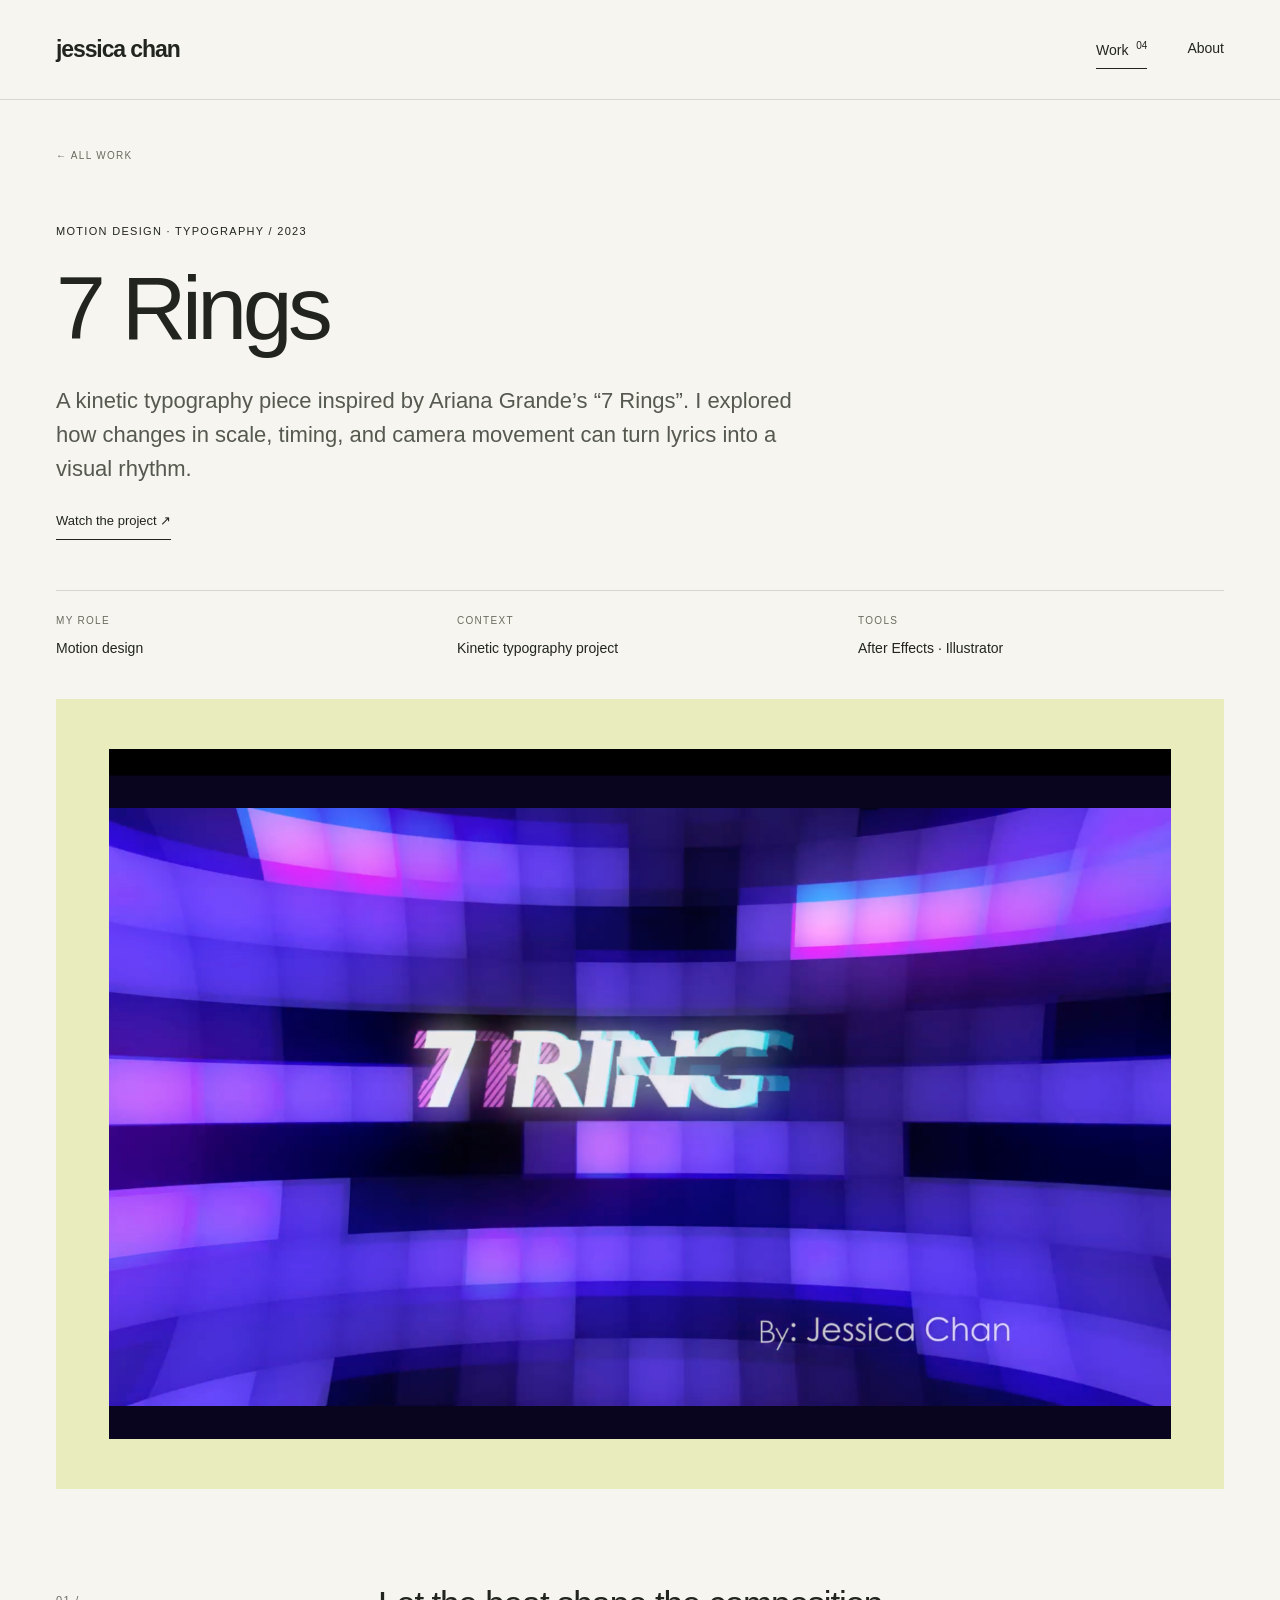
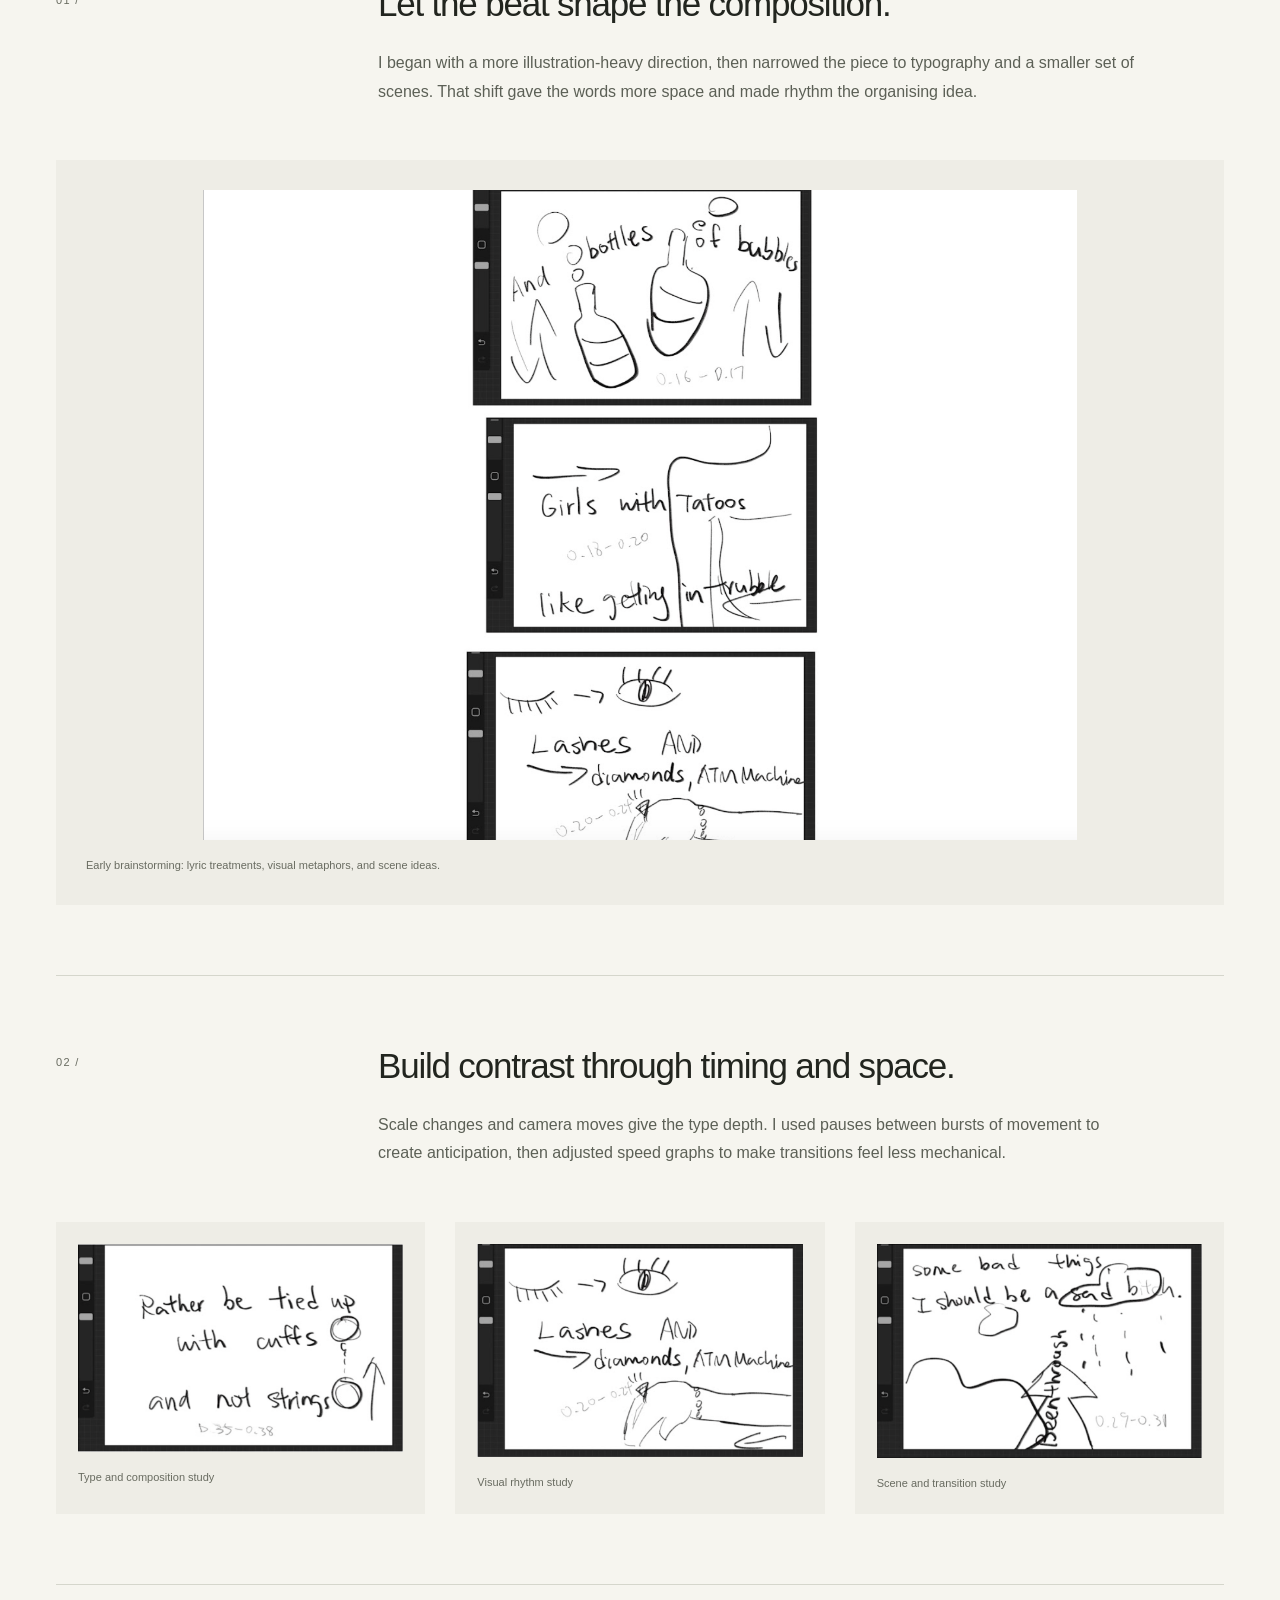
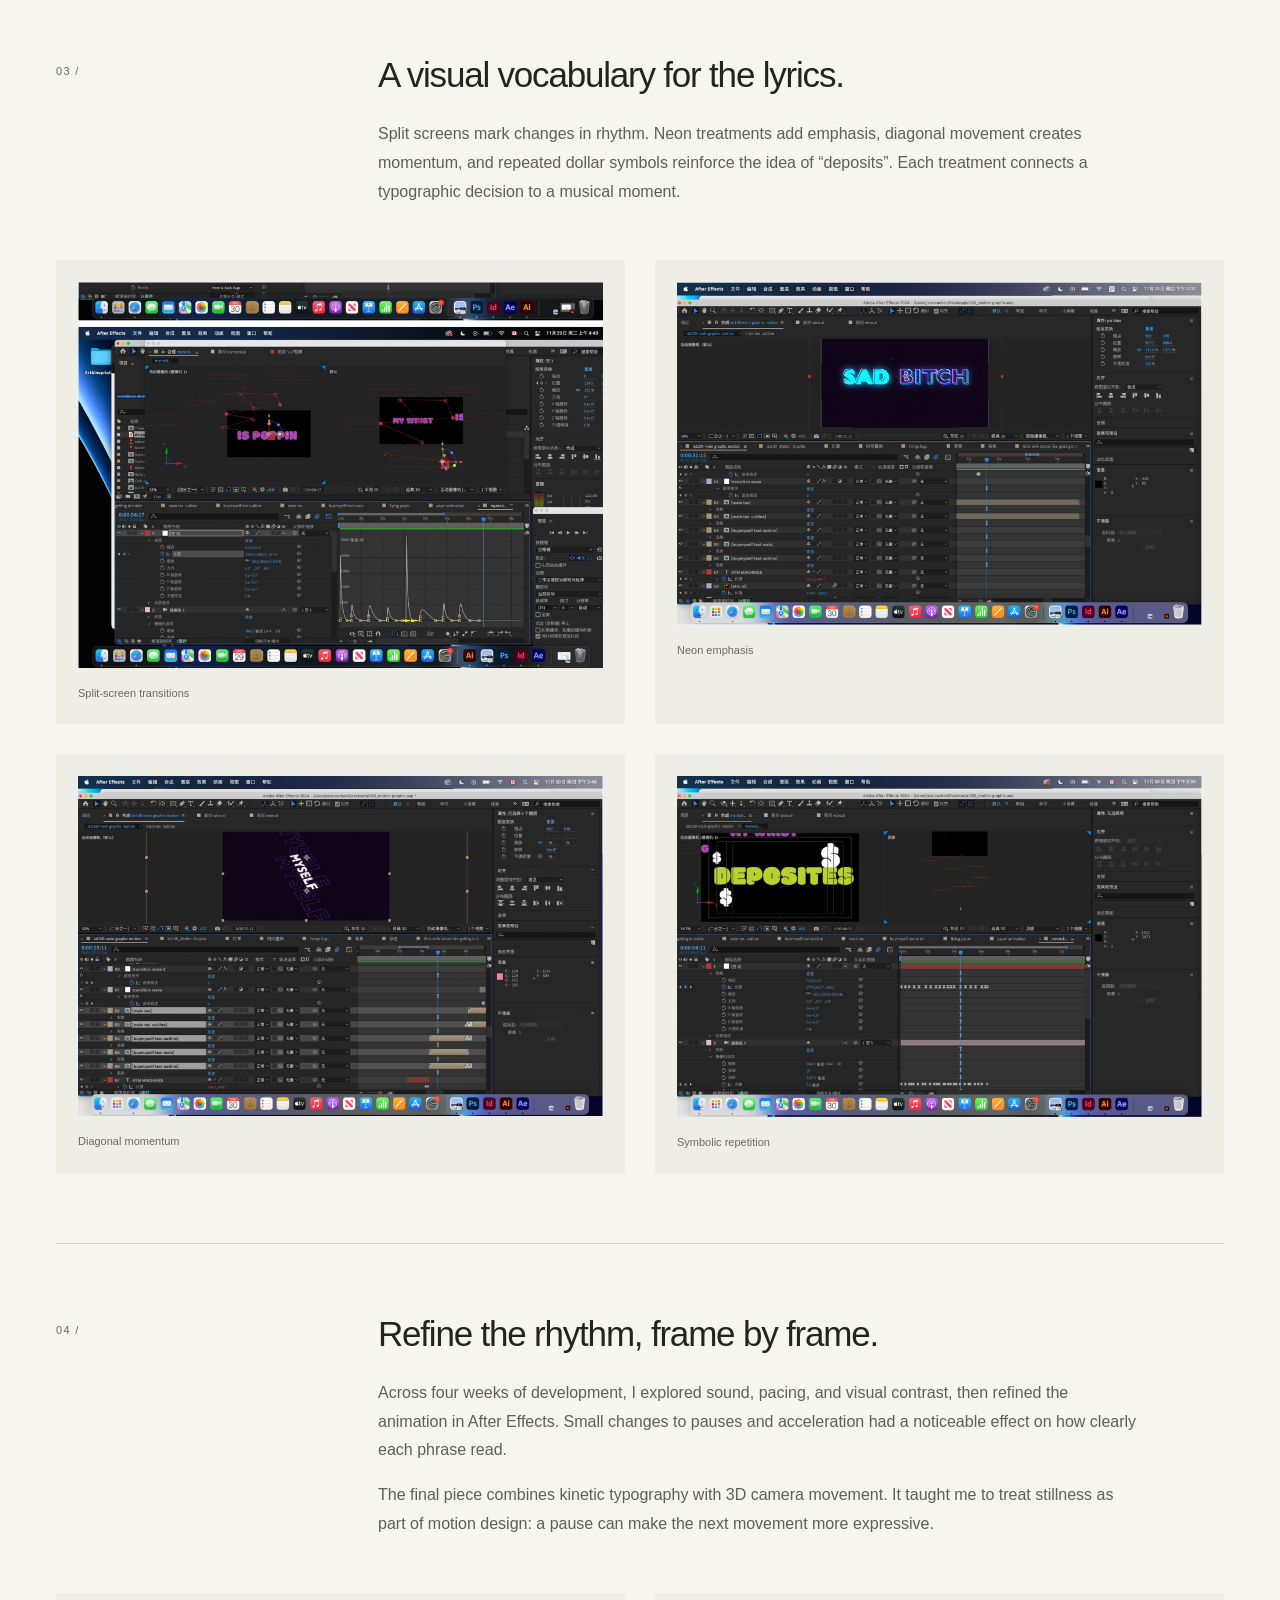
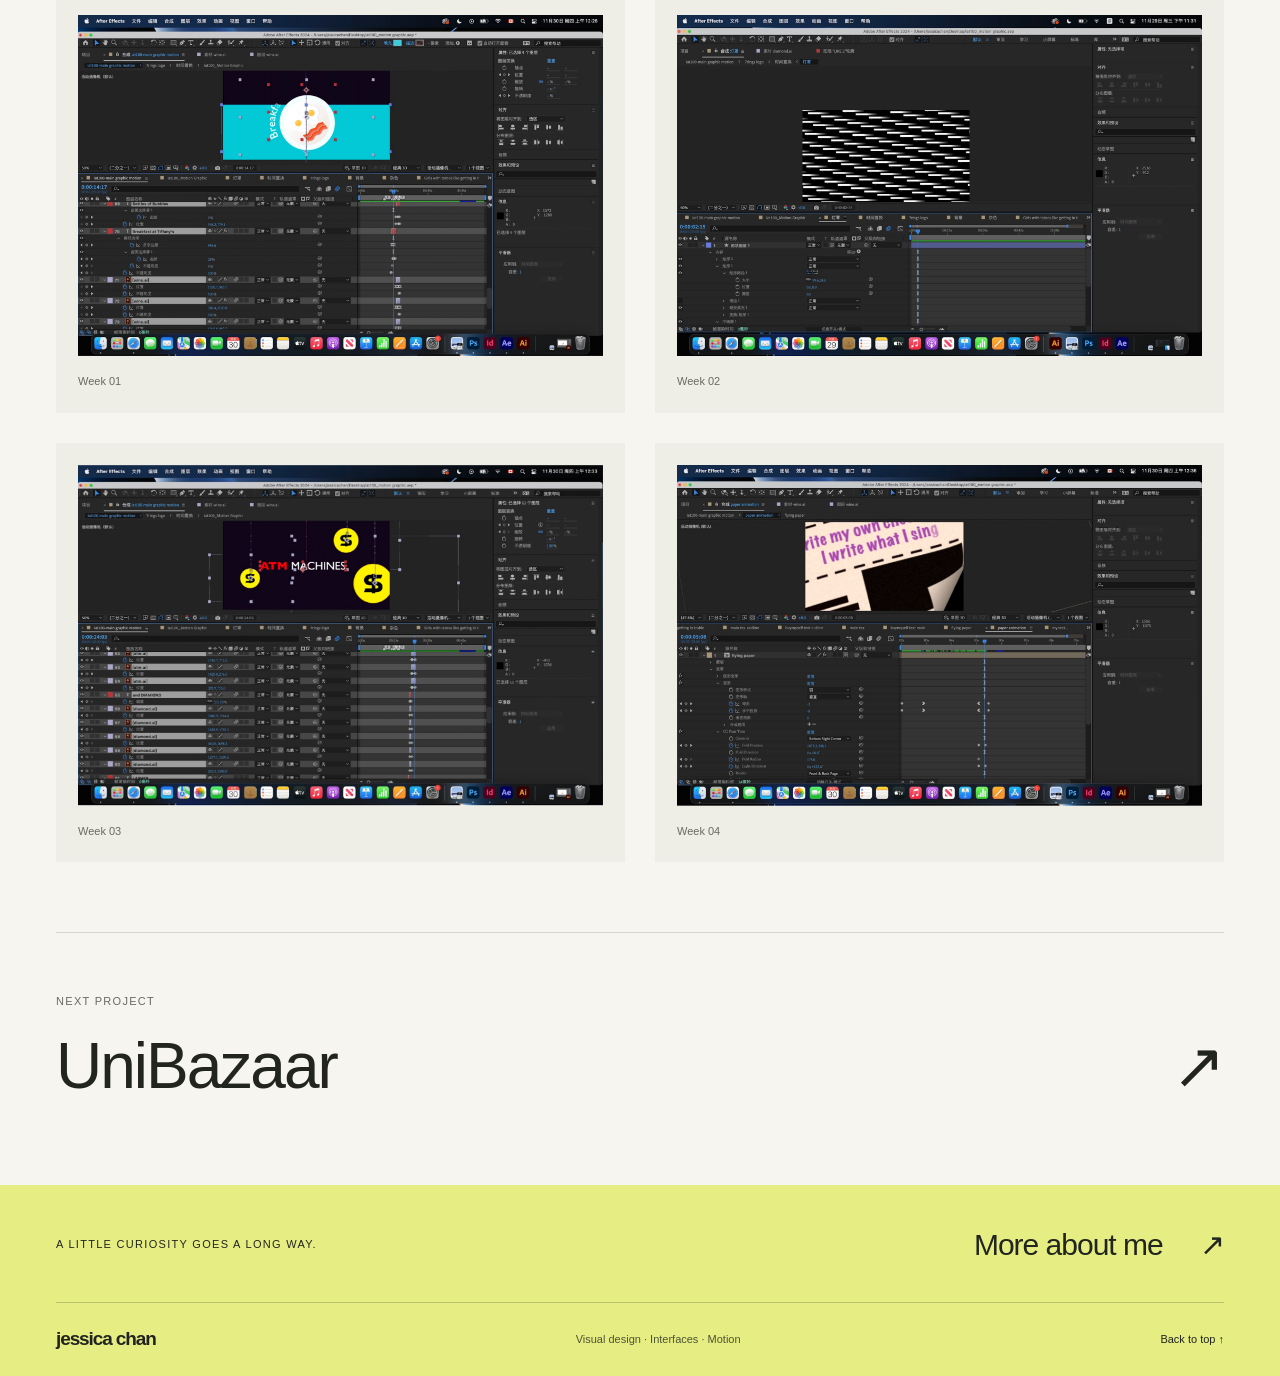
==== commit 7bf2cfe7: "Remove decorative stars, status dot and project title arrows" ====
--- a/7rings.html
+++ b/7rings.html
@@ -1 +1 @@
-<!doctype html><html lang="en"><head><meta charset="utf-8"><meta name="viewport" content="width=device-width,initial-scale=1"><meta name="description" content="Turning a musical rhythm into a visual one."><meta name="theme-color" content="#f6f5ef"><title>7 Rings — Jessica Chan</title><link rel="stylesheet" href="style.css"><script src="hamburger.js" defer></script></head><body id="top"><a class="skip-link" href="#main">Skip to content</a><header class="site-header"><a class="wordmark" href="index.html" aria-label="Jessica Chan, home">jessica chan<span class="brand-dot">✳</span></a><nav aria-label="Primary"><a href="index.html#work" aria-current="page">Work <span>04</span></a><a href="about.html" >About</a></nav></header><main id="main"><div class="wrap"><section class="case-hero"><a class="back-link" href="index.html#work">← All work</a><p class="eyebrow">Motion design · Typography / 2023</p><h1>7 Rings</h1><p class="case-deck">A kinetic typography piece inspired by Ariana Grande’s “7 Rings”. I explored how changes in scale, timing, and camera movement can turn lyrics into a visual rhythm.</p><a class="text-link" href="https://youtu.be/ZcKabuxy4lc" target="_blank" rel="noopener noreferrer">Watch the project ↗</a><dl class="project-facts"><div><dt>My role</dt><dd>Motion design</dd></div><div><dt>Context</dt><dd>Kinetic typography project</dd></div><div><dt>Tools</dt><dd>After Effects · Illustrator</dd></div></dl></section><div class="case-cover yellow"><img src="images/7ringscover.png" alt="Typography composition from the 7 Rings motion graphics project" class="" decoding="async" fetchpriority="high"></div><div id="case-content"><section class="case-section reveal"><div class="section-index">01 /</div><div class="section-copy"><h2>Let the beat shape the composition.</h2><p>I began with a more illustration-heavy direction, then narrowed the piece to typography and a smaller set of scenes. That shift gave the words more space and made rhythm the organising idea.</p></div><figure><img src="images/7ringsbrainstorm.png" alt="Brainstorming notes for 7 Rings" class="" decoding="async" loading="lazy"><figcaption>Early brainstorming: lyric treatments, visual metaphors, and scene ideas.</figcaption></figure></section><section class="case-section reveal"><div class="section-index">02 /</div><div class="section-copy"><h2>Build contrast through timing and space.</h2><p>Scale changes and camera moves give the type depth. I used pauses between bursts of movement to create anticipation, then adjusted speed graphs to make transitions feel less mechanical.</p></div><div class="case-gallery three"><figure><img src="images/7ringsstyle1.png" alt="First visual exploration" class="" decoding="async" loading="lazy"><figcaption>Type and composition study</figcaption></figure><figure><img src="images/7ringsstyle2.png" alt="Second visual exploration" class="" decoding="async" loading="lazy"><figcaption>Visual rhythm study</figcaption></figure><figure><img src="images/7ringsstyle3.png" alt="Third visual exploration" class="" decoding="async" loading="lazy"><figcaption>Scene and transition study</figcaption></figure></div></section><section class="case-section reveal"><div class="section-index">03 /</div><div class="section-copy"><h2>A visual vocabulary for the lyrics.</h2><p>Split screens mark changes in rhythm. Neon treatments add emphasis, diagonal movement creates momentum, and repeated dollar symbols reinforce the idea of “deposits”. Each treatment connects a typographic decision to a musical moment.</p></div><div class="case-gallery "><figure><img src="images/7ringsscreen01.png" alt="Split-screen lyric treatment" class="" decoding="async" loading="lazy"><figcaption>Split-screen transitions</figcaption></figure><figure><img src="images/7ringsscreen02.png" alt="Neon typography treatment" class="" decoding="async" loading="lazy"><figcaption>Neon emphasis</figcaption></figure><figure><img src="images/7ringsscreen03.png" alt="Angled typography treatment" class="" decoding="async" loading="lazy"><figcaption>Diagonal momentum</figcaption></figure><figure><img src="images/7ringsscreen04.png" alt="Symbolic typography treatment" class="" decoding="async" loading="lazy"><figcaption>Symbolic repetition</figcaption></figure></div></section><section class="case-section reveal"><div class="section-index">04 /</div><div class="section-copy"><h2>Refine the rhythm, frame by frame.</h2><p>Across four weeks of development, I explored sound, pacing, and visual contrast, then refined the animation in After Effects. Small changes to pauses and acceleration had a noticeable effect on how clearly each phrase read.</p><p>The final piece combines kinetic typography with 3D camera movement. It taught me to treat stillness as part of motion design: a pause can make the next movement more expressive.</p></div><div class="case-gallery "><figure><img src="images/7ringsweek1.png" alt="First week motion exploration" class="" decoding="async" loading="lazy"><figcaption>Week 01</figcaption></figure><figure><img src="images/7ringsweek2.png" alt="Second week motion exploration" class="" decoding="async" loading="lazy"><figcaption>Week 02</figcaption></figure><figure><img src="images/7ringsweek3.png" alt="Third week iteration" class="" decoding="async" loading="lazy"><figcaption>Week 03</figcaption></figure><figure><img src="images/7ringsweek4.png" alt="Fourth week refinement" class="" decoding="async" loading="lazy"><figcaption>Week 04</figcaption></figure></div></section></div><a class="next-project" href="unibazaar.html"><span class="eyebrow">Next project</span><span>UniBazaar <span aria-hidden="true">↗</span></span></a></div></main><footer class="footer"><div class="footer-top"><p class="eyebrow">A little curiosity goes a long way.</p><a href="about.html">More about me <span aria-hidden="true">↗</span></a></div><div class="footer-bottom"><a class="wordmark" href="index.html">jessica chan<span>✳</span></a><p>Visual design · Interfaces · Motion</p><a href="#top">Back to top ↑</a></div></footer></body></html>+<!doctype html><html lang="en"><head><meta charset="utf-8"><meta name="viewport" content="width=device-width,initial-scale=1"><meta name="description" content="Turning a musical rhythm into a visual one."><meta name="theme-color" content="#f6f5ef"><title>7 Rings — Jessica Chan</title><link rel="stylesheet" href="style.css"><script src="hamburger.js" defer></script></head><body id="top"><a class="skip-link" href="#main">Skip to content</a><header class="site-header"><a class="wordmark" href="index.html" aria-label="Jessica Chan, home">jessica chan</a><nav aria-label="Primary"><a href="index.html#work" aria-current="page">Work <span>04</span></a><a href="about.html" >About</a></nav></header><main id="main"><div class="wrap"><section class="case-hero"><a class="back-link" href="index.html#work">← All work</a><p class="eyebrow">Motion design · Typography / 2023</p><h1>7 Rings</h1><p class="case-deck">A kinetic typography piece inspired by Ariana Grande’s “7 Rings”. I explored how changes in scale, timing, and camera movement can turn lyrics into a visual rhythm.</p><a class="text-link" href="https://youtu.be/ZcKabuxy4lc" target="_blank" rel="noopener noreferrer">Watch the project ↗</a><dl class="project-facts"><div><dt>My role</dt><dd>Motion design</dd></div><div><dt>Context</dt><dd>Kinetic typography project</dd></div><div><dt>Tools</dt><dd>After Effects · Illustrator</dd></div></dl></section><div class="case-cover yellow"><img src="images/7ringscover.png" alt="Typography composition from the 7 Rings motion graphics project" class="" decoding="async" fetchpriority="high"></div><div id="case-content"><section class="case-section reveal"><div class="section-index">01 /</div><div class="section-copy"><h2>Let the beat shape the composition.</h2><p>I began with a more illustration-heavy direction, then narrowed the piece to typography and a smaller set of scenes. That shift gave the words more space and made rhythm the organising idea.</p></div><figure><img src="images/7ringsbrainstorm.png" alt="Brainstorming notes for 7 Rings" class="" decoding="async" loading="lazy"><figcaption>Early brainstorming: lyric treatments, visual metaphors, and scene ideas.</figcaption></figure></section><section class="case-section reveal"><div class="section-index">02 /</div><div class="section-copy"><h2>Build contrast through timing and space.</h2><p>Scale changes and camera moves give the type depth. I used pauses between bursts of movement to create anticipation, then adjusted speed graphs to make transitions feel less mechanical.</p></div><div class="case-gallery three"><figure><img src="images/7ringsstyle1.png" alt="First visual exploration" class="" decoding="async" loading="lazy"><figcaption>Type and composition study</figcaption></figure><figure><img src="images/7ringsstyle2.png" alt="Second visual exploration" class="" decoding="async" loading="lazy"><figcaption>Visual rhythm study</figcaption></figure><figure><img src="images/7ringsstyle3.png" alt="Third visual exploration" class="" decoding="async" loading="lazy"><figcaption>Scene and transition study</figcaption></figure></div></section><section class="case-section reveal"><div class="section-index">03 /</div><div class="section-copy"><h2>A visual vocabulary for the lyrics.</h2><p>Split screens mark changes in rhythm. Neon treatments add emphasis, diagonal movement creates momentum, and repeated dollar symbols reinforce the idea of “deposits”. Each treatment connects a typographic decision to a musical moment.</p></div><div class="case-gallery "><figure><img src="images/7ringsscreen01.png" alt="Split-screen lyric treatment" class="" decoding="async" loading="lazy"><figcaption>Split-screen transitions</figcaption></figure><figure><img src="images/7ringsscreen02.png" alt="Neon typography treatment" class="" decoding="async" loading="lazy"><figcaption>Neon emphasis</figcaption></figure><figure><img src="images/7ringsscreen03.png" alt="Angled typography treatment" class="" decoding="async" loading="lazy"><figcaption>Diagonal momentum</figcaption></figure><figure><img src="images/7ringsscreen04.png" alt="Symbolic typography treatment" class="" decoding="async" loading="lazy"><figcaption>Symbolic repetition</figcaption></figure></div></section><section class="case-section reveal"><div class="section-index">04 /</div><div class="section-copy"><h2>Refine the rhythm, frame by frame.</h2><p>Across four weeks of development, I explored sound, pacing, and visual contrast, then refined the animation in After Effects. Small changes to pauses and acceleration had a noticeable effect on how clearly each phrase read.</p><p>The final piece combines kinetic typography with 3D camera movement. It taught me to treat stillness as part of motion design: a pause can make the next movement more expressive.</p></div><div class="case-gallery "><figure><img src="images/7ringsweek1.png" alt="First week motion exploration" class="" decoding="async" loading="lazy"><figcaption>Week 01</figcaption></figure><figure><img src="images/7ringsweek2.png" alt="Second week motion exploration" class="" decoding="async" loading="lazy"><figcaption>Week 02</figcaption></figure><figure><img src="images/7ringsweek3.png" alt="Third week iteration" class="" decoding="async" loading="lazy"><figcaption>Week 03</figcaption></figure><figure><img src="images/7ringsweek4.png" alt="Fourth week refinement" class="" decoding="async" loading="lazy"><figcaption>Week 04</figcaption></figure></div></section></div><a class="next-project" href="unibazaar.html"><span class="eyebrow">Next project</span><span>UniBazaar <span aria-hidden="true">↗</span></span></a></div></main><footer class="footer"><div class="footer-top"><p class="eyebrow">A little curiosity goes a long way.</p><a href="about.html">More about me <span aria-hidden="true">↗</span></a></div><div class="footer-bottom"><a class="wordmark" href="index.html">jessica chan</a><p>Visual design · Interfaces · Motion</p><a href="#top">Back to top ↑</a></div></footer></body></html>
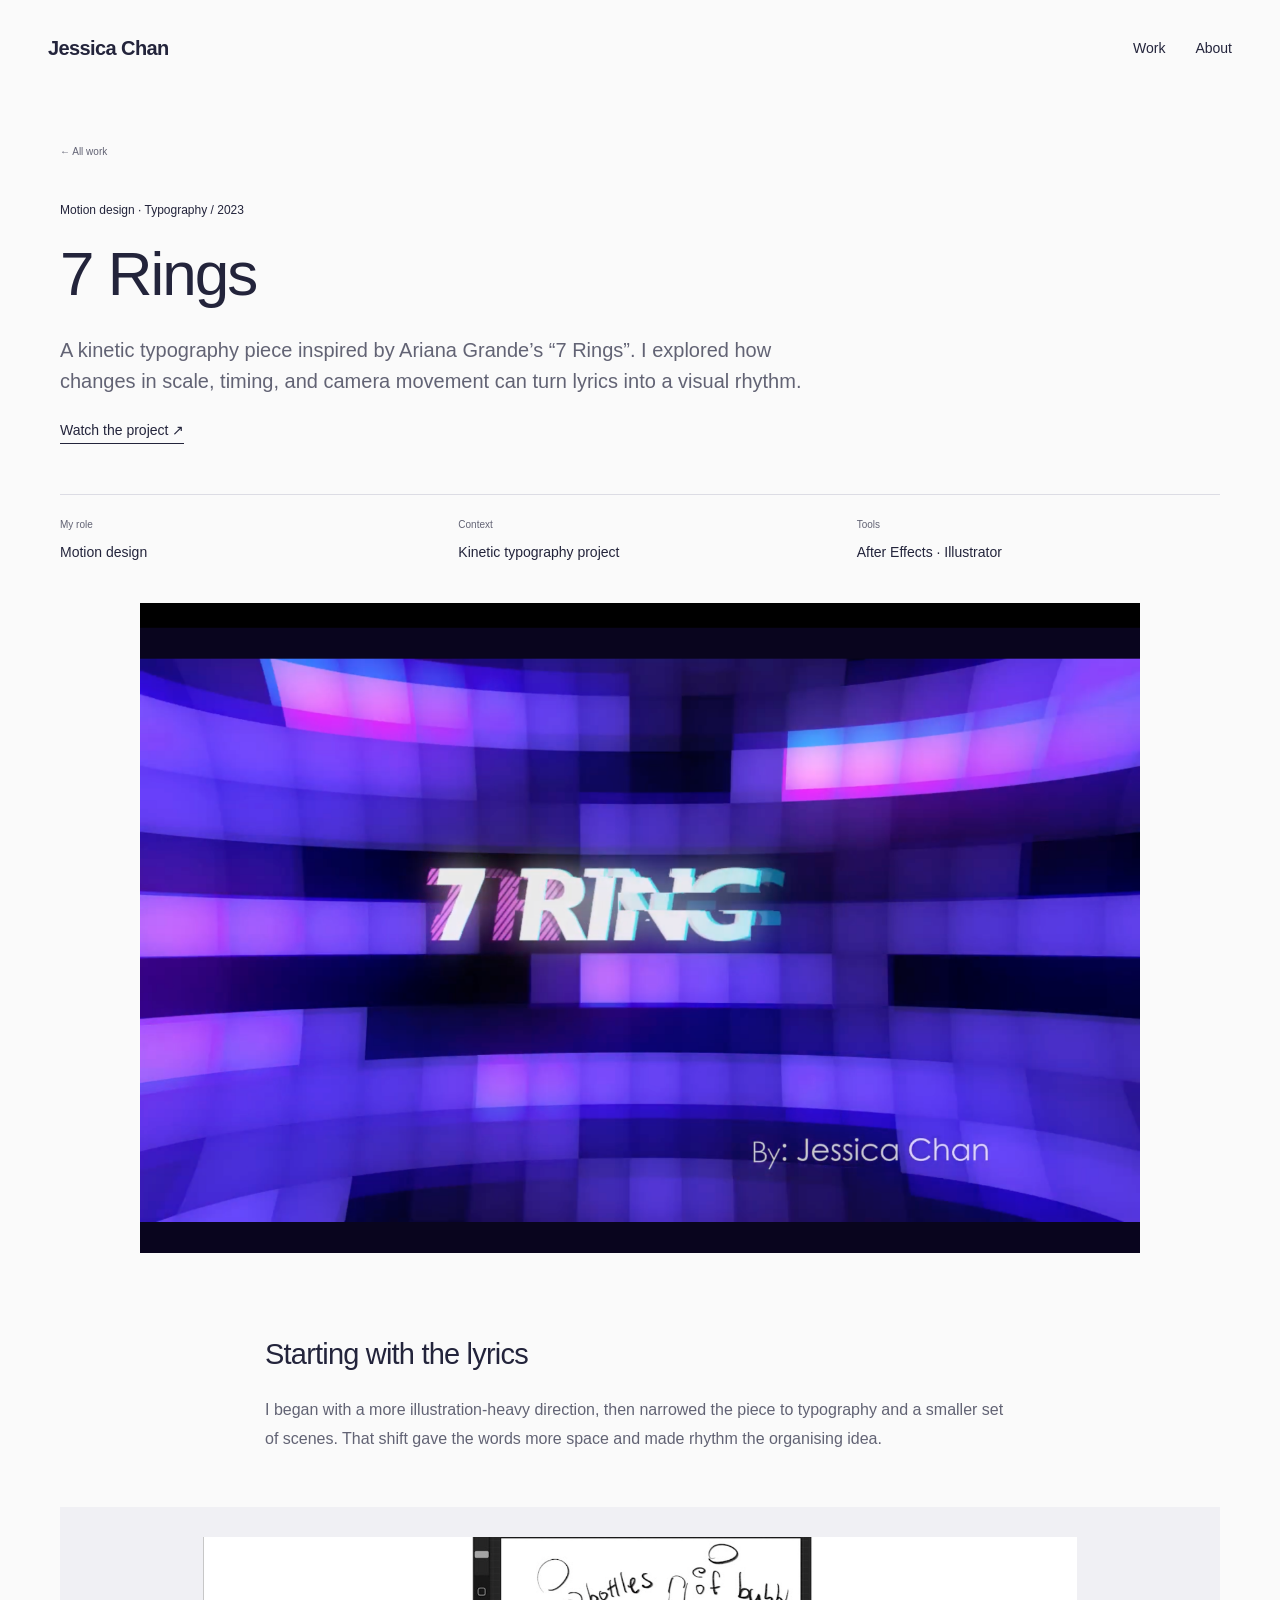
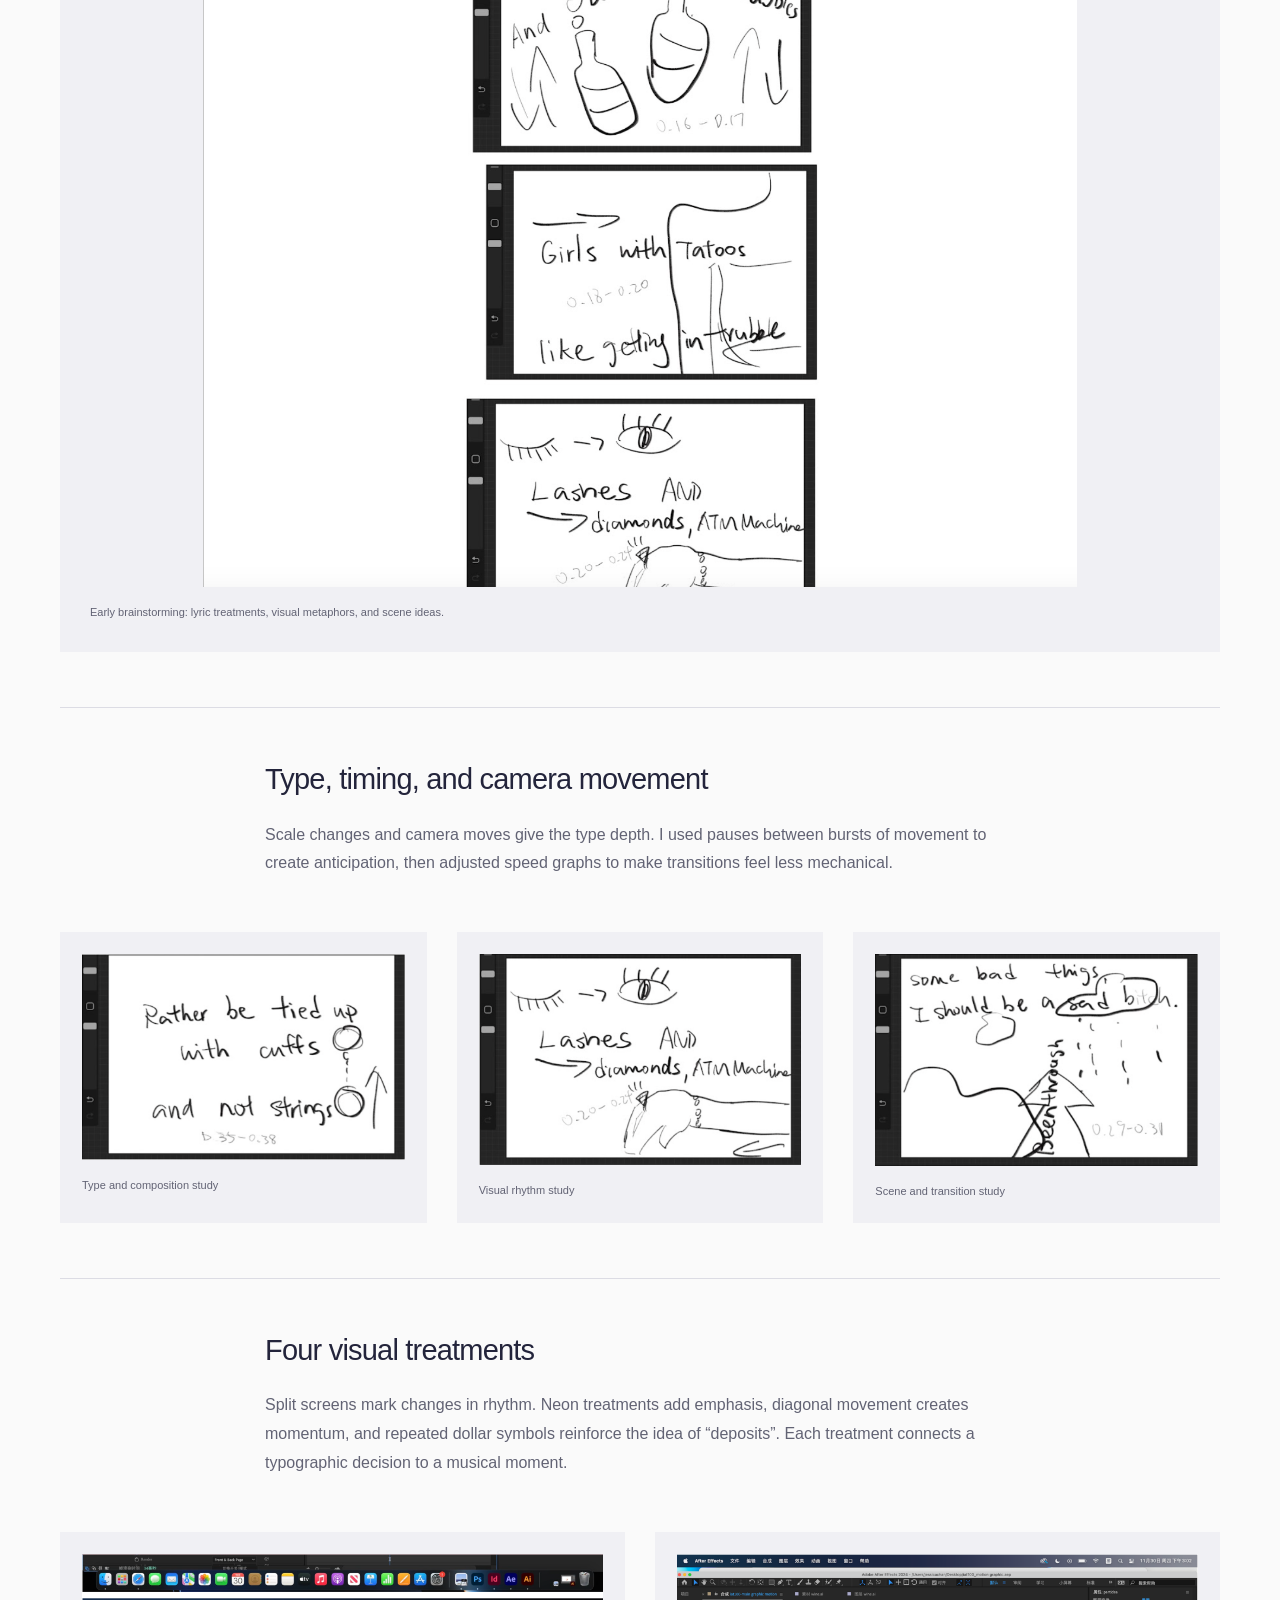
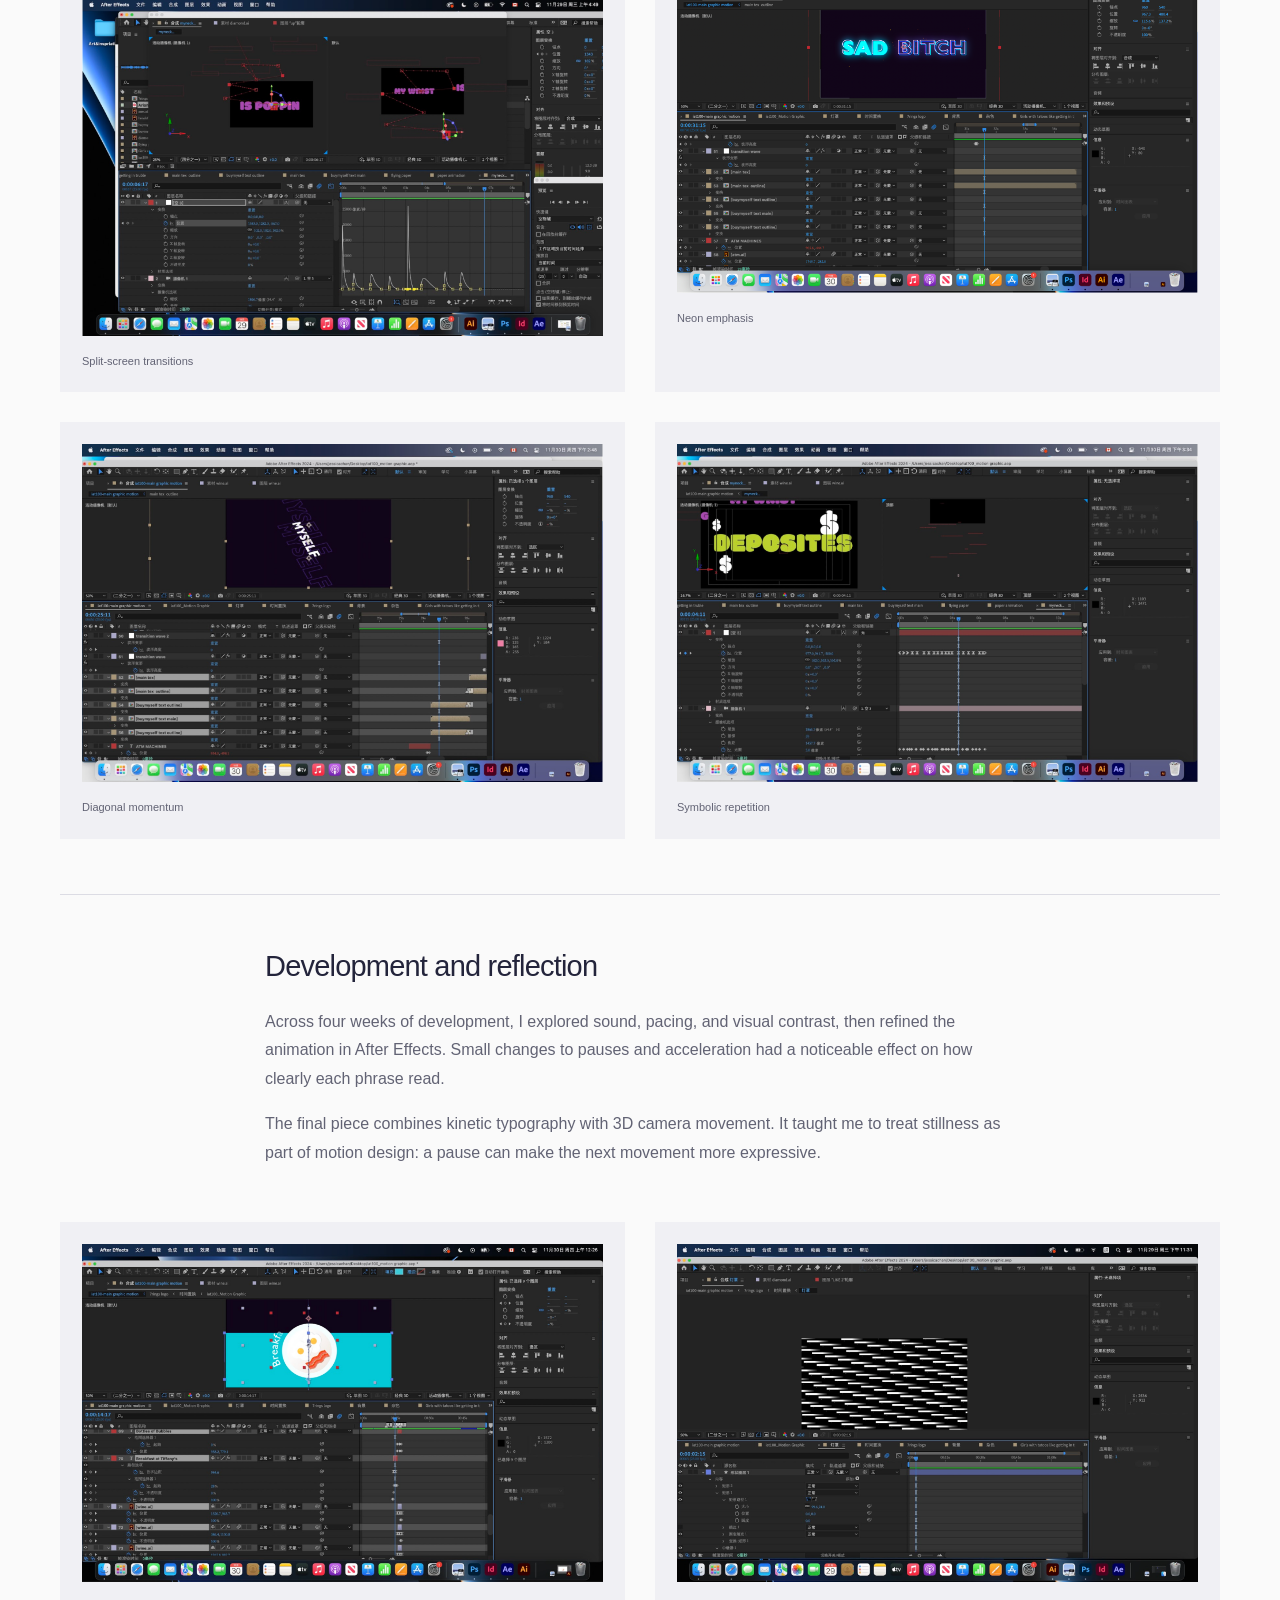
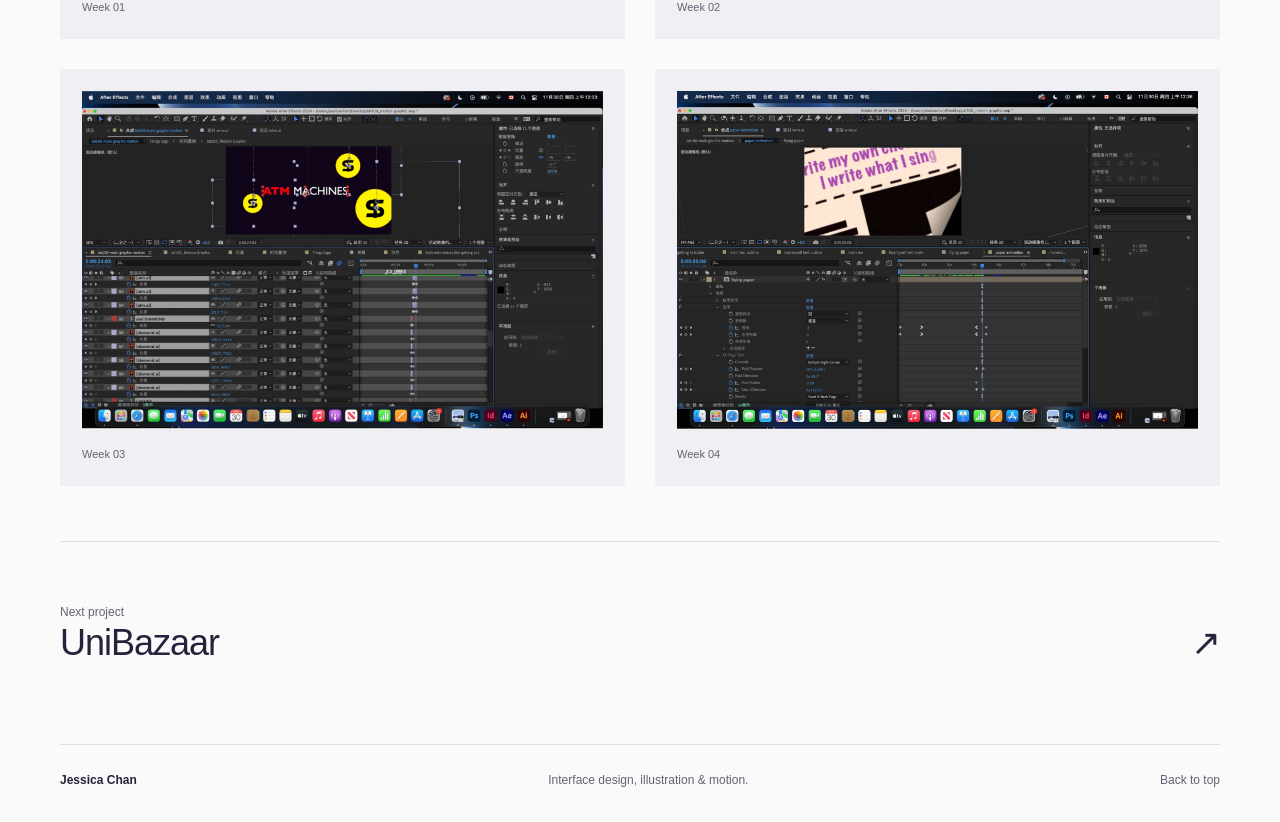
==== commit 66ba6fa2: "Make portfolio project-led with direct copy and process previews" ====
--- a/7rings.html
+++ b/7rings.html
@@ -1 +1 @@
-<!doctype html><html lang="en"><head><meta charset="utf-8"><meta name="viewport" content="width=device-width,initial-scale=1"><meta name="description" content="Turning a musical rhythm into a visual one."><meta name="theme-color" content="#f6f5ef"><title>7 Rings — Jessica Chan</title><link rel="stylesheet" href="style.css"><script src="hamburger.js" defer></script></head><body id="top"><a class="skip-link" href="#main">Skip to content</a><header class="site-header"><a class="wordmark" href="index.html" aria-label="Jessica Chan, home">jessica chan</a><nav aria-label="Primary"><a href="index.html#work" aria-current="page">Work <span>04</span></a><a href="about.html" >About</a></nav></header><main id="main"><div class="wrap"><section class="case-hero"><a class="back-link" href="index.html#work">← All work</a><p class="eyebrow">Motion design · Typography / 2023</p><h1>7 Rings</h1><p class="case-deck">A kinetic typography piece inspired by Ariana Grande’s “7 Rings”. I explored how changes in scale, timing, and camera movement can turn lyrics into a visual rhythm.</p><a class="text-link" href="https://youtu.be/ZcKabuxy4lc" target="_blank" rel="noopener noreferrer">Watch the project ↗</a><dl class="project-facts"><div><dt>My role</dt><dd>Motion design</dd></div><div><dt>Context</dt><dd>Kinetic typography project</dd></div><div><dt>Tools</dt><dd>After Effects · Illustrator</dd></div></dl></section><div class="case-cover yellow"><img src="images/7ringscover.png" alt="Typography composition from the 7 Rings motion graphics project" class="" decoding="async" fetchpriority="high"></div><div id="case-content"><section class="case-section reveal"><div class="section-index">01 /</div><div class="section-copy"><h2>Let the beat shape the composition.</h2><p>I began with a more illustration-heavy direction, then narrowed the piece to typography and a smaller set of scenes. That shift gave the words more space and made rhythm the organising idea.</p></div><figure><img src="images/7ringsbrainstorm.png" alt="Brainstorming notes for 7 Rings" class="" decoding="async" loading="lazy"><figcaption>Early brainstorming: lyric treatments, visual metaphors, and scene ideas.</figcaption></figure></section><section class="case-section reveal"><div class="section-index">02 /</div><div class="section-copy"><h2>Build contrast through timing and space.</h2><p>Scale changes and camera moves give the type depth. I used pauses between bursts of movement to create anticipation, then adjusted speed graphs to make transitions feel less mechanical.</p></div><div class="case-gallery three"><figure><img src="images/7ringsstyle1.png" alt="First visual exploration" class="" decoding="async" loading="lazy"><figcaption>Type and composition study</figcaption></figure><figure><img src="images/7ringsstyle2.png" alt="Second visual exploration" class="" decoding="async" loading="lazy"><figcaption>Visual rhythm study</figcaption></figure><figure><img src="images/7ringsstyle3.png" alt="Third visual exploration" class="" decoding="async" loading="lazy"><figcaption>Scene and transition study</figcaption></figure></div></section><section class="case-section reveal"><div class="section-index">03 /</div><div class="section-copy"><h2>A visual vocabulary for the lyrics.</h2><p>Split screens mark changes in rhythm. Neon treatments add emphasis, diagonal movement creates momentum, and repeated dollar symbols reinforce the idea of “deposits”. Each treatment connects a typographic decision to a musical moment.</p></div><div class="case-gallery "><figure><img src="images/7ringsscreen01.png" alt="Split-screen lyric treatment" class="" decoding="async" loading="lazy"><figcaption>Split-screen transitions</figcaption></figure><figure><img src="images/7ringsscreen02.png" alt="Neon typography treatment" class="" decoding="async" loading="lazy"><figcaption>Neon emphasis</figcaption></figure><figure><img src="images/7ringsscreen03.png" alt="Angled typography treatment" class="" decoding="async" loading="lazy"><figcaption>Diagonal momentum</figcaption></figure><figure><img src="images/7ringsscreen04.png" alt="Symbolic typography treatment" class="" decoding="async" loading="lazy"><figcaption>Symbolic repetition</figcaption></figure></div></section><section class="case-section reveal"><div class="section-index">04 /</div><div class="section-copy"><h2>Refine the rhythm, frame by frame.</h2><p>Across four weeks of development, I explored sound, pacing, and visual contrast, then refined the animation in After Effects. Small changes to pauses and acceleration had a noticeable effect on how clearly each phrase read.</p><p>The final piece combines kinetic typography with 3D camera movement. It taught me to treat stillness as part of motion design: a pause can make the next movement more expressive.</p></div><div class="case-gallery "><figure><img src="images/7ringsweek1.png" alt="First week motion exploration" class="" decoding="async" loading="lazy"><figcaption>Week 01</figcaption></figure><figure><img src="images/7ringsweek2.png" alt="Second week motion exploration" class="" decoding="async" loading="lazy"><figcaption>Week 02</figcaption></figure><figure><img src="images/7ringsweek3.png" alt="Third week iteration" class="" decoding="async" loading="lazy"><figcaption>Week 03</figcaption></figure><figure><img src="images/7ringsweek4.png" alt="Fourth week refinement" class="" decoding="async" loading="lazy"><figcaption>Week 04</figcaption></figure></div></section></div><a class="next-project" href="unibazaar.html"><span class="eyebrow">Next project</span><span>UniBazaar <span aria-hidden="true">↗</span></span></a></div></main><footer class="footer"><div class="footer-top"><p class="eyebrow">A little curiosity goes a long way.</p><a href="about.html">More about me <span aria-hidden="true">↗</span></a></div><div class="footer-bottom"><a class="wordmark" href="index.html">jessica chan</a><p>Visual design · Interfaces · Motion</p><a href="#top">Back to top ↑</a></div></footer></body></html>+<!doctype html><html lang="en"><head><meta charset="utf-8"><meta name="viewport" content="width=device-width,initial-scale=1"><meta name="description" content="Turning a musical rhythm into a visual one."><meta name="theme-color" content="#fafafa"><title>7 Rings — Jessica Chan</title><link rel="stylesheet" href="style.css"><script src="hamburger.js" defer></script></head><body id="top"><a class="skip-link" href="#main">Skip to content</a><header class="site-header"><a class="wordmark" href="index.html">Jessica Chan</a><nav aria-label="Primary"><a href="index.html#work">Work</a><a href="about.html">About</a></nav></header><main id="main"><div class="wrap"><section class="case-hero"><a class="back-link" href="index.html#work">← All work</a><p class="eyebrow">Motion design · Typography / 2023</p><h1>7 Rings</h1><p class="case-deck">A kinetic typography piece inspired by Ariana Grande’s “7 Rings”. I explored how changes in scale, timing, and camera movement can turn lyrics into a visual rhythm.</p><a class="text-link" href="https://youtu.be/ZcKabuxy4lc" target="_blank" rel="noopener noreferrer">Watch the project ↗</a><dl class="project-facts"><div><dt>My role</dt><dd>Motion design</dd></div><div><dt>Context</dt><dd>Kinetic typography project</dd></div><div><dt>Tools</dt><dd>After Effects · Illustrator</dd></div></dl></section><div class="case-cover yellow"><img src="images/7ringscover.png" alt="Typography composition from the 7 Rings motion graphics project" class="" decoding="async" fetchpriority="high"></div><div id="case-content"><section class="case-section reveal"><div class="section-copy"><h2>Starting with the lyrics</h2><p>I began with a more illustration-heavy direction, then narrowed the piece to typography and a smaller set of scenes. That shift gave the words more space and made rhythm the organising idea.</p></div><figure><img src="images/7ringsbrainstorm.png" alt="Brainstorming notes for 7 Rings" class="" decoding="async" loading="lazy"><figcaption>Early brainstorming: lyric treatments, visual metaphors, and scene ideas.</figcaption></figure></section><section class="case-section reveal"><div class="section-copy"><h2>Type, timing, and camera movement</h2><p>Scale changes and camera moves give the type depth. I used pauses between bursts of movement to create anticipation, then adjusted speed graphs to make transitions feel less mechanical.</p></div><div class="case-gallery three"><figure><img src="images/7ringsstyle1.png" alt="First visual exploration" class="" decoding="async" loading="lazy"><figcaption>Type and composition study</figcaption></figure><figure><img src="images/7ringsstyle2.png" alt="Second visual exploration" class="" decoding="async" loading="lazy"><figcaption>Visual rhythm study</figcaption></figure><figure><img src="images/7ringsstyle3.png" alt="Third visual exploration" class="" decoding="async" loading="lazy"><figcaption>Scene and transition study</figcaption></figure></div></section><section class="case-section reveal"><div class="section-copy"><h2>Four visual treatments</h2><p>Split screens mark changes in rhythm. Neon treatments add emphasis, diagonal movement creates momentum, and repeated dollar symbols reinforce the idea of “deposits”. Each treatment connects a typographic decision to a musical moment.</p></div><div class="case-gallery "><figure><img src="images/7ringsscreen01.png" alt="Split-screen lyric treatment" class="" decoding="async" loading="lazy"><figcaption>Split-screen transitions</figcaption></figure><figure><img src="images/7ringsscreen02.png" alt="Neon typography treatment" class="" decoding="async" loading="lazy"><figcaption>Neon emphasis</figcaption></figure><figure><img src="images/7ringsscreen03.png" alt="Angled typography treatment" class="" decoding="async" loading="lazy"><figcaption>Diagonal momentum</figcaption></figure><figure><img src="images/7ringsscreen04.png" alt="Symbolic typography treatment" class="" decoding="async" loading="lazy"><figcaption>Symbolic repetition</figcaption></figure></div></section><section class="case-section reveal"><div class="section-copy"><h2>Development and reflection</h2><p>Across four weeks of development, I explored sound, pacing, and visual contrast, then refined the animation in After Effects. Small changes to pauses and acceleration had a noticeable effect on how clearly each phrase read.</p><p>The final piece combines kinetic typography with 3D camera movement. It taught me to treat stillness as part of motion design: a pause can make the next movement more expressive.</p></div><div class="case-gallery "><figure><img src="images/7ringsweek1.png" alt="First week motion exploration" class="" decoding="async" loading="lazy"><figcaption>Week 01</figcaption></figure><figure><img src="images/7ringsweek2.png" alt="Second week motion exploration" class="" decoding="async" loading="lazy"><figcaption>Week 02</figcaption></figure><figure><img src="images/7ringsweek3.png" alt="Third week iteration" class="" decoding="async" loading="lazy"><figcaption>Week 03</figcaption></figure><figure><img src="images/7ringsweek4.png" alt="Fourth week refinement" class="" decoding="async" loading="lazy"><figcaption>Week 04</figcaption></figure></div></section></div><a class="next-project" href="unibazaar.html"><span class="eyebrow">Next project</span><span>UniBazaar <span aria-hidden="true">↗</span></span></a></div></main><footer class="footer"><a href="index.html">Jessica Chan</a><p>Interface design, illustration & motion.</p><a href="#top">Back to top</a></footer></body></html>
--- a/style.css
+++ b/style.css
@@ -1,9 +1,9 @@
 @charset "UTF-8";
-:root{--paper:#f6f5ef;--ink:#22251f;--muted:#686b60;--line:#d5d6cc;--yellow:#e5ed83;--blue:#d8e7e9;--serif:Georgia,'Times New Roman',serif;--sans:'Helvetica Neue',Helvetica,Arial,sans-serif}
-*{box-sizing:border-box}html{scroll-behavior:smooth;scroll-padding-top:110px}body{margin:0;background:var(--paper);color:var(--ink);font-family:var(--sans);-webkit-font-smoothing:antialiased}a{color:inherit;text-decoration:none}button{font:inherit}img,video{display:block;max-width:100%;height:auto}figure,p,h1,h2,h3,dl,dd{margin:0}a:focus-visible,button:focus-visible,video:focus-visible{outline:3px solid #356365;outline-offset:6px}::selection{background:var(--yellow)}.wrap{width:min(1280px,calc(100% - 112px));margin-inline:auto}.site-header{width:min(1440px,100%);padding:30px 56px;display:flex;align-items:center;justify-content:space-between;margin:auto;border-bottom:1px solid var(--line);gap:24px}.wordmark{font-size:23px;font-weight:650;letter-spacing:-1.1px;white-space:nowrap}.wordmark span{color:#61702d;margin-left:8px;font-size:30px;vertical-align:middle}.site-header nav{display:flex;gap:40px;font-size:14px}.site-header nav a{padding:10px 0;border-bottom:1px solid transparent}.site-header nav a:hover,.site-header nav a[aria-current]{border-color:var(--ink)}.site-header nav span{font-size:10px;vertical-align:super;margin-left:4px}.eyebrow,.edition,.work-meta,.section-index,dt,.back-link{font-size:11px;line-height:1.5;text-transform:uppercase;letter-spacing:1.3px;font-weight:500}.eyebrow{display:flex;align-items:center;gap:10px}.status-dot{width:7px;height:7px;background:#68753c;border-radius:50%;display:inline-block}.home-hero{padding:66px 0 64px}.hero-top{display:flex;justify-content:space-between;gap:24px}.edition{color:var(--muted)}.home-hero h1{font-size:clamp(64px,7.65vw,112px);line-height:1.05;letter-spacing:-6px;font-weight:500;margin:49px 0 37px;position:relative;max-width:1120px}.home-hero em,.about-teaser em,.about-hero em{font-family:var(--serif);font-weight:400;letter-spacing:-5px}.hero-asterisk{position:absolute;right:0;top:10px;font-size:132px;color:#9aa756;font-weight:400;line-height:1;transform:rotate(12deg)}.hero-bottom{display:flex;align-items:flex-end;justify-content:space-between;gap:40px}.hero-bottom>p{font-size:17px;line-height:1.65;max-width:450px;color:var(--muted)}.round-link{display:flex;align-items:center;gap:24px;font-size:13px}.circle{display:grid;place-items:center;width:51px;height:51px;border:1px solid var(--ink);border-radius:50%;font-size:23px;transition:background .2s,transform .2s}.round-link:hover .circle{background:var(--yellow);transform:translateY(3px)}.work-section{padding:25px 0 110px}.section-head{border-top:1px solid var(--line);padding-top:22px;margin-bottom:34px;display:flex;align-items:baseline;justify-content:space-between;gap:20px}.section-head h2{font-weight:500;font-size:24px;letter-spacing:-.6px}.section-head h2 span{font-size:12px;vertical-align:super;margin-left:6px;letter-spacing:0}.section-head>p{color:var(--muted);font-size:13px}.work-grid{display:grid;grid-template-columns:1fr 1fr;column-gap:32px;row-gap:64px}.work-item{min-width:0}.work-image{aspect-ratio:1.28;position:relative;overflow:hidden;display:flex;align-items:center;justify-content:center;padding:36px}.work-image img{width:100%;max-height:100%;object-fit:contain;transition:transform .6s cubic-bezier(.2,.7,.3,1)}.peach{background:#e9e2d8}.lilac{background:#e6e2ed}.blue{background:#dbe6e9}.yellow{background:#e9edbd}.work-item:nth-child(3) .work-image{padding:0}.work-item:nth-child(3) .work-image img{height:100%;object-fit:cover}.image-arrow{position:absolute;right:18px;bottom:18px;width:45px;height:45px;display:grid;place-items:center;background:var(--paper);border-radius:50%;font-size:23px;transition:background .2s,transform .3s}.work-meta{display:flex;justify-content:space-between;gap:12px;font-size:10px;margin:22px 0 10px;color:var(--muted);letter-spacing:1px}.work-link h3{font-size:29px;font-weight:500;letter-spacing:-1px;display:flex;justify-content:space-between;margin-bottom:8px}.work-link h3 span{font-size:24px}.work-link>p{font-size:14px;line-height:1.6;color:var(--muted)}.about-teaser{border-top:1px solid var(--line);padding:70px 0 100px;display:grid;grid-template-columns:1fr 2fr .85fr;gap:35px;align-items:start}.about-teaser>.eyebrow{max-width:130px}.about-teaser h2{font-size:44px;font-weight:400;letter-spacing:-1.8px;line-height:1.12;margin-bottom:25px}.about-teaser em{letter-spacing:-1.8px}.about-teaser p{font-size:15px;line-height:1.75;max-width:500px;color:var(--muted)}.text-link{display:inline-block;font-size:13px;border-bottom:1px solid var(--ink);padding:0 0 8px;margin-top:25px;line-height:1.5}.text-link:hover{color:#52662c}.cat-stamp{transform:rotate(5deg);background:#e9edbd;padding:25px 18px 18px;text-align:center;margin-top:20px}.cat-stamp img{width:130px;margin:auto}.cat-stamp span{display:block;font:italic 12px/1.4 var(--serif);margin-top:12px}.footer{background:var(--yellow);padding:42px 56px 26px}.footer-top,.footer-bottom{max-width:1280px;margin:auto;display:flex;justify-content:space-between;align-items:center;gap:24px}.footer-top{padding-bottom:40px;border-bottom:1px solid #b9c16d}.footer-top>a{font-size:30px;letter-spacing:-1px}.footer-top>a span{margin-left:30px}.footer-bottom{padding-top:25px;font-size:11px}.footer-bottom>p{color:#4d5436}.footer-bottom .wordmark{font-size:19px}.case-hero{padding:45px 0 40px}.back-link{display:inline-block;color:var(--muted);font-size:10px;margin-bottom:60px}.case-hero>.eyebrow{margin-bottom:22px}.case-hero h1{font-size:clamp(56px,7vw,98px);letter-spacing:-4.5px;line-height:1.06;font-weight:500;margin-bottom:28px}.case-deck{font-size:22px;line-height:1.55;max-width:780px;color:#55594f}.project-facts{display:grid;grid-template-columns:1fr 1fr 1fr;gap:35px;border-top:1px solid var(--line);margin-top:50px;padding-top:22px}.project-facts dt{color:var(--muted);font-size:10px;margin-bottom:9px}.project-facts dd{font-size:14px;line-height:1.6}.case-cover{padding:50px;margin-bottom:25px}.case-cover img{max-height:690px;object-fit:contain;margin:auto;width:100%}.case-section{display:grid;grid-template-columns:1fr 3fr;column-gap:40px;padding:70px 0;border-bottom:1px solid var(--line)}.section-index{color:var(--muted);padding-top:8px}.section-copy{max-width:760px}.section-copy h2{font-size:35px;line-height:1.16;letter-spacing:-1.2px;font-weight:500;margin-bottom:24px}.section-copy p{font-size:16px;line-height:1.8;color:#5c6056;margin:0 0 16px}.case-section>figure,.case-section>.case-gallery,.case-section>.video-small{grid-column:1/-1;margin-top:38px}.case-section>figure{background:#eeede6;padding:30px}.case-section>figure img{max-height:650px;margin:auto;object-fit:contain}.case-gallery{display:grid;grid-template-columns:repeat(2,minmax(0,1fr));gap:30px}.case-gallery figure{min-width:0;background:#eeede6;padding:22px}.case-gallery img{width:100%;height:auto;object-fit:contain;max-height:560px}.case-gallery.three{grid-template-columns:repeat(3,minmax(0,1fr))}.case-gallery.phones{grid-template-columns:repeat(4,minmax(0,1fr));gap:20px}.case-gallery.phones figure{padding:18px 16px;background:#e9e2d8}.case-gallery.phone-pair{max-width:850px;width:100%;margin-inline:auto}.case-gallery.phone-pair img{max-height:550px}.case-section figcaption{font-size:11px;line-height:1.6;color:var(--muted);padding-top:17px}.video-small video{max-height:540px;width:auto;margin:auto}.motion-section{padding:70px 0}.motion-grid{display:grid;grid-template-columns:1fr 1fr;gap:45px 30px}.motion-grid video{width:100%;aspect-ratio:16/9;background:#252922;object-fit:contain}.motion-grid h3{font-size:22px;font-weight:500;margin:18px 0 10px;letter-spacing:-.5px}.motion-grid p{font-size:14px;line-height:1.7;color:var(--muted)}.next-project{display:block;padding:60px 0 80px}.next-project>.eyebrow{margin-bottom:18px;color:var(--muted)}.next-project>span:last-child{display:flex;justify-content:space-between;gap:20px;font-size:clamp(34px,5vw,64px);letter-spacing:-2px;line-height:1.2}.next-project:hover>span:last-child{color:#65743d}.about-hero{padding:85px 0 70px;display:grid;grid-template-columns:3fr 1fr;gap:40px;align-items:center}.about-hero h1{font-size:clamp(50px,6vw,82px);line-height:1.1;letter-spacing:-4px;font-weight:500;margin-top:30px}.about-hero em{letter-spacing:-3px}.about-portrait{background:#e9edbd;padding:35px 30px 25px;transform:rotate(3deg)}.about-portrait img{width:100%}.about-portrait span{display:block;font:italic 12px/1.5 var(--serif);text-align:center;margin-top:22px}.bio-section,.skills-section{display:grid;grid-template-columns:1fr 2fr;gap:50px;border-top:1px solid var(--line);padding:65px 0}.bio-section h2,.skills-section h2{font-size:25px;letter-spacing:-.7px;font-weight:500}.bio-section p{font-size:16px;line-height:1.8;margin-bottom:22px;color:var(--muted);max-width:730px}.bio-section .large-copy{font-size:25px;line-height:1.5;color:var(--ink);letter-spacing:-.4px}.practice-section{padding:15px 0 60px}.practice-grid{display:grid;grid-template-columns:repeat(3,1fr);gap:50px}.practice-grid article>span{font-size:12px;color:var(--muted)}.practice-grid h3{font-size:23px;letter-spacing:-.5px;font-weight:500;margin:25px 0 15px}.practice-grid p,.skills-section p{font-size:15px;line-height:1.8;color:var(--muted)}.skills-section p+p{margin-top:16px}.sr-only{position:absolute;width:1px;height:1px;overflow:hidden;clip:rect(0,0,0,0);white-space:nowrap}.skip-link{position:fixed;top:10px;left:10px;transform:translateY(-200%);padding:12px;background:var(--ink);color:white;z-index:20}.skip-link:focus{transform:none}
-@media(hover:hover) and (pointer:fine){.work-link:hover .work-image img{transform:scale(1.035)}.work-link:hover .image-arrow{background:var(--yellow);transform:rotate(5deg)}}
-@media(prefers-reduced-motion:no-preference){.home-hero h1{animation:enter .8s both}.hero-bottom{animation:enter .8s .15s both}.reveal.ready{opacity:0;translate:0 20px;transition:opacity .65s,translate .65s}.reveal.ready.visible,.reveal.ready:focus-within{opacity:1;translate:0 0}@keyframes enter{from{opacity:0;transform:translateY(16px)}to{opacity:1;transform:translateY(0)}}}
-@media(min-width:1500px){.home-hero{padding-top:85px;padding-bottom:90px}}
-@media(max-width:1050px){.wrap{width:calc(100% - 64px)}.site-header{padding:24px 32px}.home-hero h1{letter-spacing:-4px}.hero-asterisk{font-size:95px}.home-hero em{letter-spacing:-3.5px}.edition{display:none}.about-teaser{grid-template-columns:1fr 2fr}.cat-stamp{display:none}.work-image{padding:24px}.case-gallery.phones{grid-template-columns:repeat(2,minmax(0,1fr))}.case-gallery.phones img{max-height:510px}.footer{padding-inline:32px}.case-section{grid-template-columns:.6fr 3fr}.about-hero{gap:24px}.about-hero h1{letter-spacing:-2.5px}.about-hero em{letter-spacing:-2px}.about-portrait{padding:22px 16px}}
-@media(max-width:680px){html{scroll-padding-top:24px}.wrap{width:calc(100% - 40px)}.site-header{padding:18px 20px;gap:15px}.wordmark{font-size:19px}.wordmark span{font-size:24px}.site-header nav{gap:21px;font-size:12px}.home-hero{padding:38px 0 46px}.hero-top>.eyebrow{font-size:9px;letter-spacing:.8px;gap:7px}.home-hero h1{font-size:clamp(42px,10.5vw,70px);letter-spacing:-2.6px;line-height:1.12;margin:34px 0 26px}.home-hero em{letter-spacing:-2.6px}.hero-asterisk{font-size:43px;right:4px;top:-25px}.hero-bottom{align-items:flex-start;flex-direction:column;gap:25px}.hero-bottom>p{font-size:15px;line-height:1.7;max-width:370px}.round-link{font-size:12px;gap:18px}.circle{width:40px;height:40px;font-size:20px}.work-section{padding:15px 0 60px}.section-head{margin-bottom:24px;align-items:flex-start;flex-direction:column;gap:9px}.section-head h2{font-size:21px}.section-head>p{font-size:12px}.work-grid{grid-template-columns:1fr;gap:40px}.work-image{aspect-ratio:1.2;padding:23px}.work-meta{margin:17px 0 8px;font-size:9px;letter-spacing:.65px}.work-link h3{font-size:26px}.work-link>p{font-size:13px}.about-teaser{padding:40px 0 55px;grid-template-columns:1fr;gap:24px}.about-teaser>.eyebrow{max-width:none;font-size:9px}.about-teaser h2{font-size:37px}.about-teaser p{font-size:14px}.footer{padding:30px 20px 22px}.footer-top{align-items:flex-start;flex-direction:column;gap:18px;padding-bottom:27px}.footer-top>.eyebrow{font-size:9px}.footer-top>a{font-size:29px}.footer-bottom{flex-wrap:wrap;gap:17px}.footer-bottom>p{order:3;flex-basis:100%;font-size:10px}.footer-bottom>a:last-child{margin-left:auto}.case-hero{padding:28px 0 30px}.back-link{margin-bottom:37px}.case-hero>.eyebrow{font-size:9px;margin-bottom:18px}.case-hero h1{font-size:clamp(40px,11vw,60px);letter-spacing:-2px}.case-deck{font-size:18px;line-height:1.6}.project-facts{grid-template-columns:1fr;gap:19px;margin-top:32px}.project-facts div{display:grid;grid-template-columns:85px 1fr;gap:15px}.project-facts dt{margin:3px 0 0}.project-facts dd{font-size:13px}.case-cover{padding:18px;margin-bottom:0}.case-section{grid-template-columns:1fr;gap:19px;padding:40px 0}.section-index{font-size:10px}.section-copy h2{font-size:28px;letter-spacing:-.8px;margin-bottom:18px}.section-copy p{font-size:15px;line-height:1.75}.case-section>.case-gallery,.case-section>figure,.case-section>.video-small{margin-top:12px}.case-gallery,.case-gallery.three{grid-template-columns:1fr;gap:20px}.case-gallery figure{padding:15px}.case-gallery.phones{gap:12px}.case-gallery.phones figure{padding:12px 8px}.case-section figcaption{font-size:10px;padding-top:12px}.case-section>figure{padding:15px}.motion-section{padding:40px 0}.motion-grid{grid-template-columns:1fr;gap:30px}.motion-grid h3{font-size:22px}.next-project{padding:40px 0 55px}.next-project>span:last-child{font-size:34px;letter-spacing:-1px}.about-hero{padding:45px 0;grid-template-columns:1fr;gap:35px}.about-hero h1{font-size:clamp(39px,10.5vw,64px);letter-spacing:-2px;margin-top:22px}.about-portrait{width:180px;justify-self:end;margin-right:10px;padding:20px}.about-portrait span{font-size:10px;margin-top:12px}.bio-section,.skills-section{grid-template-columns:1fr;gap:22px;padding:35px 0}.bio-section .large-copy{font-size:22px}.bio-section p{font-size:15px}.practice-grid{grid-template-columns:1fr;gap:30px}.practice-grid h3{margin:15px 0 10px}.practice-section{padding-bottom:40px}}
-@media(prefers-reduced-motion:reduce){html{scroll-behavior:auto}*,*::before,*::after{animation:none!important;transition:none!important}.reveal.ready{opacity:1;translate:none}.work-link:hover .work-image img{transform:none}.round-link:hover .circle{transform:none}}
+:root{--paper:#fafafa;--ink:#23243b;--muted:#626374;--line:#dcdce4;--yellow:#edf0ff;--sans:Arial,Helvetica,sans-serif;--serif:Arial,Helvetica,sans-serif}
+*{box-sizing:border-box}html{scroll-behavior:smooth;scroll-padding-top:35px}body{margin:0;background:var(--paper);color:var(--ink);font-family:var(--sans);font-size:16px;-webkit-font-smoothing:antialiased}a{color:inherit;text-decoration:none}img,video{display:block;max-width:100%;height:auto}h1,h2,h3,p,figure,dl,dd{margin:0}button{font:inherit;cursor:pointer}button:focus-visible,a:focus-visible,summary:focus-visible,video:focus-visible{outline:3px solid #6263a4;outline-offset:5px}::selection{background:#deddf5}.wrap{width:min(1160px,calc(100% - 96px));margin:auto}.site-header{width:min(1280px,100%);padding:32px 48px;display:flex;align-items:center;justify-content:space-between;gap:24px;margin:auto}.wordmark{font-size:20px;font-weight:700;letter-spacing:-.6px}.site-header nav{display:flex;gap:30px;font-size:14px}.site-header nav a{padding:8px 0}.site-header nav a:hover{text-decoration:underline;text-underline-offset:7px}.intro-home{display:grid;grid-template-columns:1.7fr 1fr;align-items:center;gap:70px;padding:65px 0 100px}.intro-label{font-size:14px;color:var(--muted);margin-bottom:20px}.intro-home h1{font-size:clamp(40px,4.6vw,64px);font-weight:600;line-height:1.12;letter-spacing:-2.6px}.intro-description{font-size:17px;line-height:1.7;max-width:530px;margin:26px 0 20px;color:#525363}.plain-link{display:inline-block;font-size:14px;border-bottom:1px solid currentColor;padding:5px 0}.intro-drawing{justify-self:center;max-width:270px;padding-top:25px}.intro-drawing img{width:230px;margin:auto}.intro-drawing figcaption{font-size:13px;line-height:1.5;margin-top:22px;text-align:center;color:var(--muted)}.intro-drawing figcaption a{text-decoration:underline;text-underline-offset:3px}.work-heading{display:flex;align-items:center;justify-content:space-between;gap:20px;padding-bottom:25px}.work-heading h2{font-size:20px;font-weight:500}.work-heading>span{font-size:13px;color:var(--muted)}.project-board{display:grid;grid-template-columns:repeat(12,minmax(0,1fr));gap:80px 48px;align-items:start}.project-piece{min-width:0}.dessert-piece{grid-column:span 7}.motion-piece{grid-column:span 5;margin-top:120px}.app-piece{grid-column:span 5}.rings-piece{grid-column:span 7;margin-top:100px}.project-art{position:relative;overflow:hidden;border-radius:8px}.art-link{display:block;position:relative}.project-art img{width:100%;transition:transform .4s ease}.dessert-art{background:#edf0fb;aspect-ratio:2090/1551}.dessert-art .art-link{height:100%}.dessert-art img{height:100%;object-fit:contain}.motion-art{background:#c7d7e3}.motion-art img{aspect-ratio:1.15;object-fit:cover}.rings-art{background:#19152a}.rings-art img{aspect-ratio:1.35;object-fit:contain}.app-art{background:#e7eafa;padding:35px 24px 0}.phone-composition{display:flex;gap:22px;align-items:flex-start;height:460px;overflow:hidden}.phone-composition img{width:calc(50% - 11px);border:5px solid #fff;border-radius:17px;box-shadow:0 8px 15px #22243b15}.phone-composition img:last-child{margin-top:75px}.image-arrow{position:absolute;bottom:16px;right:16px;background:#fff;color:#252439;width:39px;height:39px;border-radius:50%;display:grid;place-items:center;font-size:24px;box-shadow:0 2px 8px #0001}.art-switch{display:flex;gap:15px;margin:13px 0 0;font-size:12px}.art-switch[hidden]{display:none}.art-switch button{border:0;border-bottom:1px solid transparent;background:transparent;color:var(--muted);padding:5px 0}.art-switch button[aria-pressed=true]{color:var(--ink);border-bottom-color:var(--ink)}.piece-caption{padding-top:20px}.piece-caption h3{font-size:25px;font-weight:600;letter-spacing:-.7px;margin-bottom:8px}.piece-caption p{font-size:13px;line-height:1.6;color:var(--muted)}.piece-caption .piece-note{margin-top:10px;max-width:430px;font-size:15px}.motion-preview{margin-top:20px;font-size:13px;color:var(--muted)}.motion-preview summary{cursor:pointer;text-decoration:underline;text-underline-offset:4px;padding:8px 0}.motion-preview video{margin-top:12px;width:100%;background:#23243b}.motion-preview p{font-size:11px;line-height:1.6;margin-top:8px}.process-note{display:grid;grid-template-columns:1.3fr 1fr .7fr;gap:45px;align-items:center;padding:100px 0 90px;margin-top:65px;border-top:1px solid var(--line)}.process-note h2{font-size:26px;letter-spacing:-.7px;margin-bottom:18px}.process-note p{font-size:15px;line-height:1.75;color:var(--muted);margin-bottom:15px}.process-note figure img{max-height:230px;object-fit:contain;margin:auto}.process-note figcaption{text-align:center;font-size:12px;margin-top:12px;color:var(--muted)}.footer{width:min(1160px,calc(100% - 96px));margin:auto;padding:28px 0 35px;border-top:1px solid var(--line);display:flex;justify-content:space-between;gap:25px;font-size:12px;color:var(--muted)}.footer>a:first-child{color:var(--ink);font-weight:600}.eyebrow,dt,.back-link{font-size:12px;line-height:1.5;letter-spacing:0;text-transform:none}.section-head{display:flex;justify-content:space-between;align-items:baseline;gap:20px;margin-bottom:25px}.section-head h2{font-size:27px;font-weight:500}.section-head p{font-size:14px;color:var(--muted)}.text-link{display:inline-block;border-bottom:1px solid currentColor;font-size:14px;padding:5px 0;margin-top:20px}.peach,.lilac,.blue,.yellow{background:#f0f0f5}
+.case-hero{padding:45px 0 40px}.back-link{display:inline-block;color:var(--muted);font-size:10px;margin-bottom:60px}.case-hero>.eyebrow{margin-bottom:22px}.case-hero h1{font-size:clamp(56px,7vw,98px);letter-spacing:-4.5px;line-height:1.06;font-weight:500;margin-bottom:28px}.case-deck{font-size:22px;line-height:1.55;max-width:780px;color:#55594f}.project-facts{display:grid;grid-template-columns:1fr 1fr 1fr;gap:35px;border-top:1px solid var(--line);margin-top:50px;padding-top:22px}.project-facts dt{color:var(--muted);font-size:10px;margin-bottom:9px}.project-facts dd{font-size:14px;line-height:1.6}.case-cover{padding:50px;margin-bottom:25px}.case-cover img{max-height:690px;object-fit:contain;margin:auto;width:100%}.case-section{display:grid;grid-template-columns:1fr 3fr;column-gap:40px;padding:70px 0;border-bottom:1px solid var(--line)}.section-index{color:var(--muted);padding-top:8px}.section-copy{max-width:760px}.section-copy h2{font-size:35px;line-height:1.16;letter-spacing:-1.2px;font-weight:500;margin-bottom:24px}.section-copy p{font-size:16px;line-height:1.8;color:#5c6056;margin:0 0 16px}.case-section>figure,.case-section>.case-gallery,.case-section>.video-small{grid-column:1/-1;margin-top:38px}.case-section>figure{background:#eeede6;padding:30px}.case-section>figure img{max-height:650px;margin:auto;object-fit:contain}.case-gallery{display:grid;grid-template-columns:repeat(2,minmax(0,1fr));gap:30px}.case-gallery figure{min-width:0;background:#eeede6;padding:22px}.case-gallery img{width:100%;height:auto;object-fit:contain;max-height:560px}.case-gallery.three{grid-template-columns:repeat(3,minmax(0,1fr))}.case-gallery.phones{grid-template-columns:repeat(4,minmax(0,1fr));gap:20px}.case-gallery.phones figure{padding:18px 16px;background:#e9e2d8}.case-gallery.phone-pair{max-width:850px;width:100%;margin-inline:auto}.case-gallery.phone-pair img{max-height:550px}.case-section figcaption{font-size:11px;line-height:1.6;color:var(--muted);padding-top:17px}.video-small video{max-height:540px;width:auto;margin:auto}.motion-section{padding:70px 0}.motion-grid{display:grid;grid-template-columns:1fr 1fr;gap:45px 30px}.motion-grid video{width:100%;aspect-ratio:16/9;background:#252922;object-fit:contain}.motion-grid h3{font-size:22px;font-weight:500;margin:18px 0 10px;letter-spacing:-.5px}.motion-grid p{font-size:14px;line-height:1.7;color:var(--muted)}.next-project{display:block;padding:60px 0 80px}.next-project>.eyebrow{margin-bottom:18px;color:var(--muted)}.next-project>span:last-child{display:flex;justify-content:space-between;gap:20px;font-size:clamp(34px,5vw,64px);letter-spacing:-2px;line-height:1.2}.next-project:hover>span:last-child{color:#65743d}.about-hero{padding:85px 0 70px;display:grid;grid-template-columns:3fr 1fr;gap:40px;align-items:center}.about-hero h1{font-size:clamp(50px,6vw,82px);line-height:1.1;letter-spacing:-4px;font-weight:500;margin-top:30px}.about-hero em{letter-spacing:-3px}.about-portrait{background:#e9edbd;padding:35px 30px 25px;transform:rotate(3deg)}.about-portrait img{width:100%}.about-portrait span{display:block;font:italic 12px/1.5 var(--serif);text-align:center;margin-top:22px}.bio-section,.skills-section{display:grid;grid-template-columns:1fr 2fr;gap:50px;border-top:1px solid var(--line);padding:65px 0}.bio-section h2,.skills-section h2{font-size:25px;letter-spacing:-.7px;font-weight:500}.bio-section p{font-size:16px;line-height:1.8;margin-bottom:22px;color:var(--muted);max-width:730px}.bio-section .large-copy{font-size:25px;line-height:1.5;color:var(--ink);letter-spacing:-.4px}.practice-section{padding:15px 0 60px}.practice-grid{display:grid;grid-template-columns:repeat(3,1fr);gap:50px}.practice-grid article>span{font-size:12px;color:var(--muted)}.practice-grid h3{font-size:23px;letter-spacing:-.5px;font-weight:500;margin:25px 0 15px}.practice-grid p,.skills-section p{font-size:15px;line-height:1.8;color:var(--muted)}.skills-section p+p{margin-top:16px}/* Case studies keep the artwork and readable text ahead of decoration. */
+.case-hero h1{font-size:clamp(38px,5vw,62px);letter-spacing:-2px}.case-deck{font-size:20px;color:var(--muted)}.case-cover{background:transparent;padding:0;margin:0 0 30px}.case-cover img{max-height:650px;border-radius:6px}.case-section{grid-template-columns:1fr;padding:55px 0;gap:0}.section-copy{max-width:750px;margin-inline:auto;width:100%}.section-copy h2{font-size:29px;letter-spacing:-.8px}.section-copy p{color:var(--muted)}.case-gallery figure,.case-section>figure{background:#f0f0f4}.case-gallery.phones figure{background:#eef0fa}.back-link{margin-bottom:42px}.about-hero{padding:65px 0 55px}.about-hero h1{font-size:clamp(38px,5vw,62px);letter-spacing:-2px;font-weight:600}.about-portrait{background:transparent;transform:none;max-width:250px}.about-portrait span{font-family:var(--sans);font-style:normal;color:var(--muted)}.bio-section .large-copy{font-size:23px}.next-project>span:last-child{font-size:36px;letter-spacing:-1px}.next-project:hover>span:last-child{color:#6060a2}.sr-only{position:absolute;width:1px;height:1px;overflow:hidden;clip:rect(0,0,0,0)}.skip-link{position:fixed;top:10px;left:10px;transform:translateY(-200%);background:var(--ink);color:#fff;padding:10px;z-index:20}.skip-link:focus{transform:none}
+@media(hover:hover) and (pointer:fine){.art-link:hover>.image-arrow{background:#e4e3fa}.art-link:hover img{transform:translateY(-3px)}.piece-caption a:hover h3{text-decoration:underline;text-decoration-thickness:1px;text-underline-offset:5px}}
+@media(max-width:1000px){.wrap,.footer{width:calc(100% - 64px)}.site-header{padding:26px 32px}.intro-home{gap:35px}.intro-drawing{max-width:210px}.project-board{gap:60px 30px}.phone-composition{height:350px;gap:15px}.phone-composition img{width:calc(50% - 7.5px)}.app-art{padding:25px 15px 0}.process-note{gap:25px}.case-gallery.phones{grid-template-columns:repeat(2,minmax(0,1fr))}}
+@media(max-width:680px){.wrap,.footer{width:calc(100% - 40px)}.site-header{padding:23px 20px}.wordmark{font-size:18px}.site-header nav{gap:23px;font-size:13px}.intro-home{padding:35px 0 55px;grid-template-columns:1fr;gap:15px}.intro-home h1{font-size:clamp(34px,9vw,49px);letter-spacing:-1.5px}.intro-label{font-size:12px;margin-bottom:18px}.intro-description{font-size:15px;line-height:1.7;margin:22px 0 15px}.intro-drawing{display:flex;align-items:center;gap:20px;max-width:none;justify-self:start;padding-top:15px}.intro-drawing img{width:90px}.intro-drawing figcaption{text-align:left;font-size:12px;margin:0}.work-heading h2{font-size:18px}.work-heading>span{font-size:11px}.project-board{display:flex;flex-direction:column;gap:45px}.project-piece{width:100%;margin:0}.motion-art img{aspect-ratio:16/10;object-fit:cover}.phone-composition{height:380px;max-width:370px;margin:auto}.app-art{padding:25px 30px 0}.piece-caption h3{font-size:24px}.piece-caption .piece-note{font-size:14px}.rings-art img{aspect-ratio:1.4}.process-note{grid-template-columns:1fr 1fr;gap:25px;padding:40px 0 45px;margin-top:50px}.process-note>div{grid-column:1/-1}.process-note h2{font-size:24px}.process-note img{max-height:170px}.footer{flex-wrap:wrap;gap:15px;font-size:11px;padding:24px 0}.footer p{order:3;flex-basis:100%}.footer>a:last-child{margin-left:auto}.case-hero{padding:25px 0 30px}.case-hero h1{font-size:38px;letter-spacing:-1.5px}.case-deck{font-size:17px}.project-facts{grid-template-columns:1fr;gap:18px;margin-top:30px}.project-facts div{display:grid;grid-template-columns:80px 1fr;gap:12px}.project-facts dd{font-size:13px}.case-section{padding:35px 0}.section-copy h2{font-size:25px;line-height:1.25}.section-copy p{font-size:15px;line-height:1.75}.case-gallery,.case-gallery.three{grid-template-columns:1fr;gap:20px}.case-gallery.phones{grid-template-columns:1fr 1fr;gap:12px}.case-gallery figure{padding:15px}.case-gallery.phones figure{padding:10px}.case-section>figure{padding:15px}.motion-grid{grid-template-columns:1fr;gap:30px}.motion-section{padding:35px 0}.section-head{flex-direction:column;gap:10px}.about-hero{grid-template-columns:1fr;gap:20px;padding:35px 0}.about-hero h1{font-size:39px;letter-spacing:-1.5px}.about-portrait{max-width:160px;padding:10px}.bio-section,.skills-section{grid-template-columns:1fr;gap:20px;padding:35px 0}.bio-section .large-copy{font-size:20px}.bio-section p{font-size:15px}.next-project{padding:40px 0}.next-project>span:last-child{font-size:30px}}
+@media(prefers-reduced-motion:reduce){html{scroll-behavior:auto}*,*::before,*::after{animation:none!important;transition:none!important}.art-link:hover img{transform:none}}
